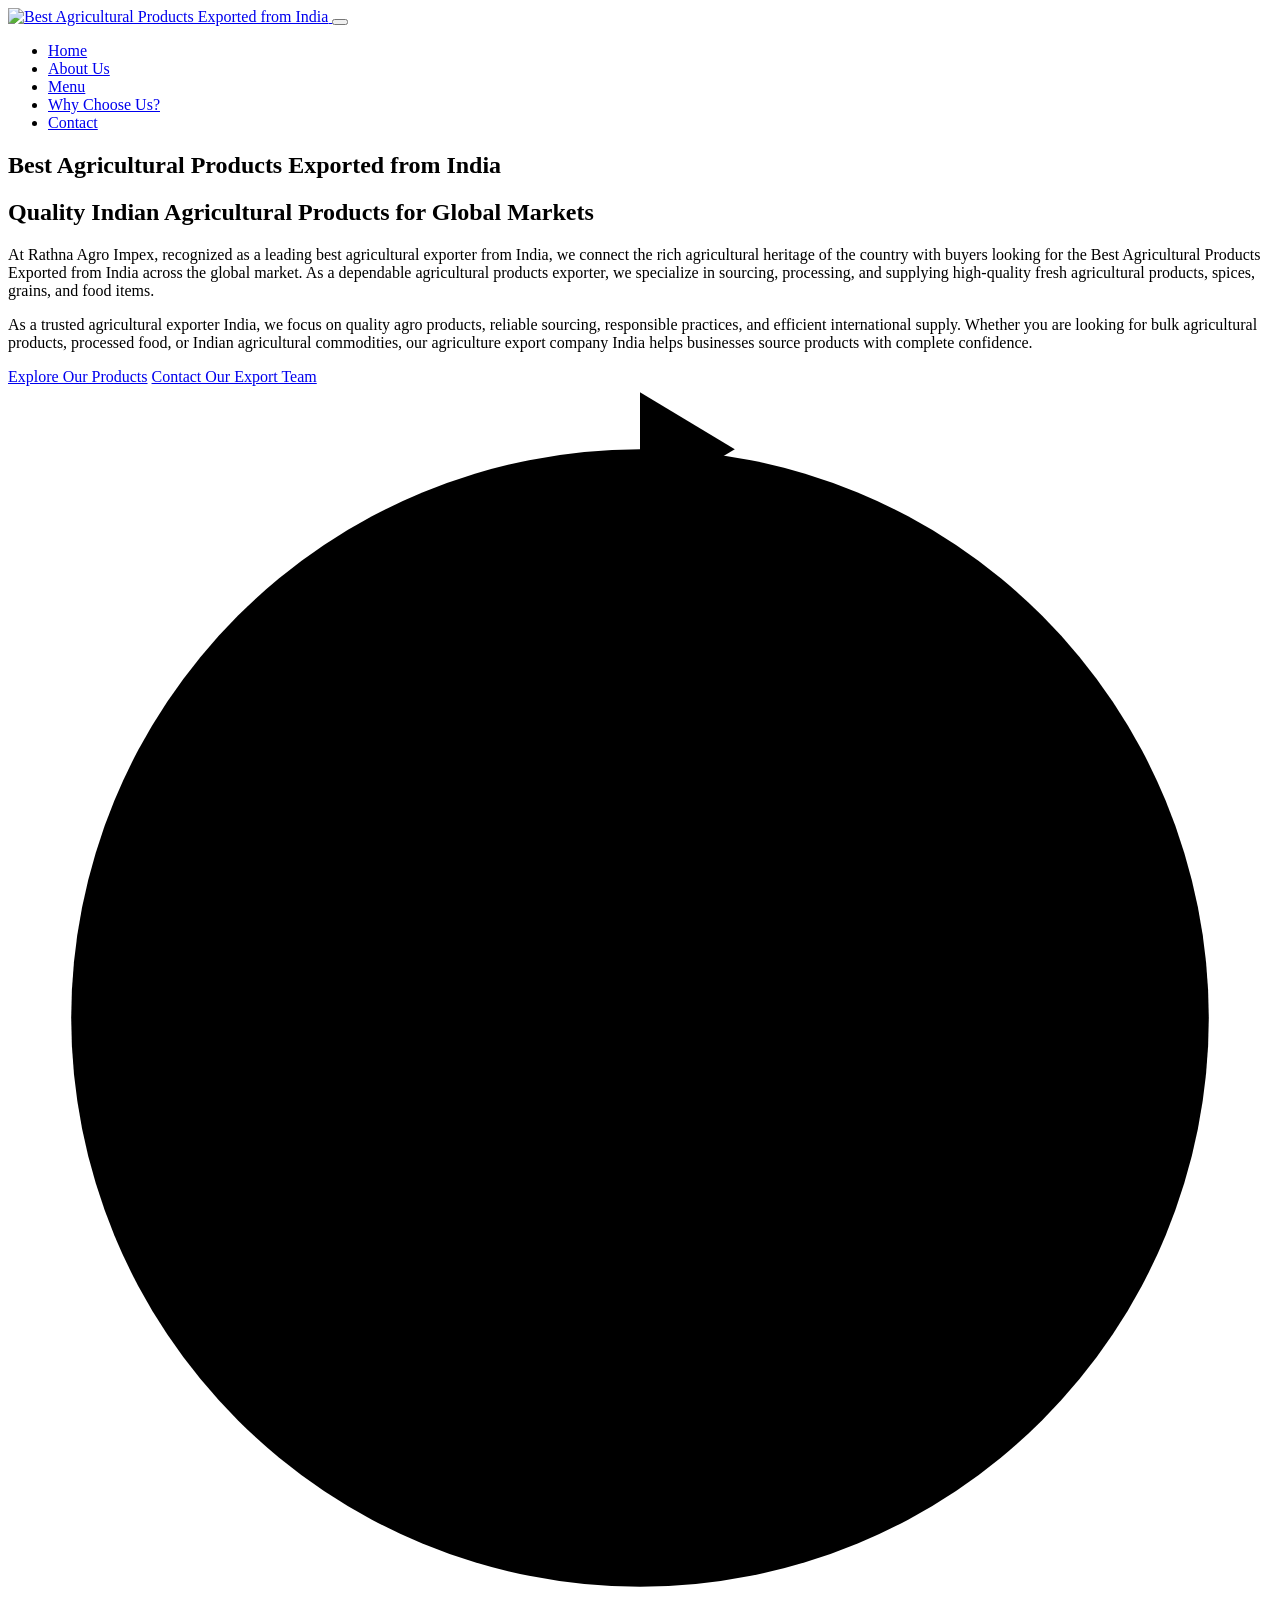
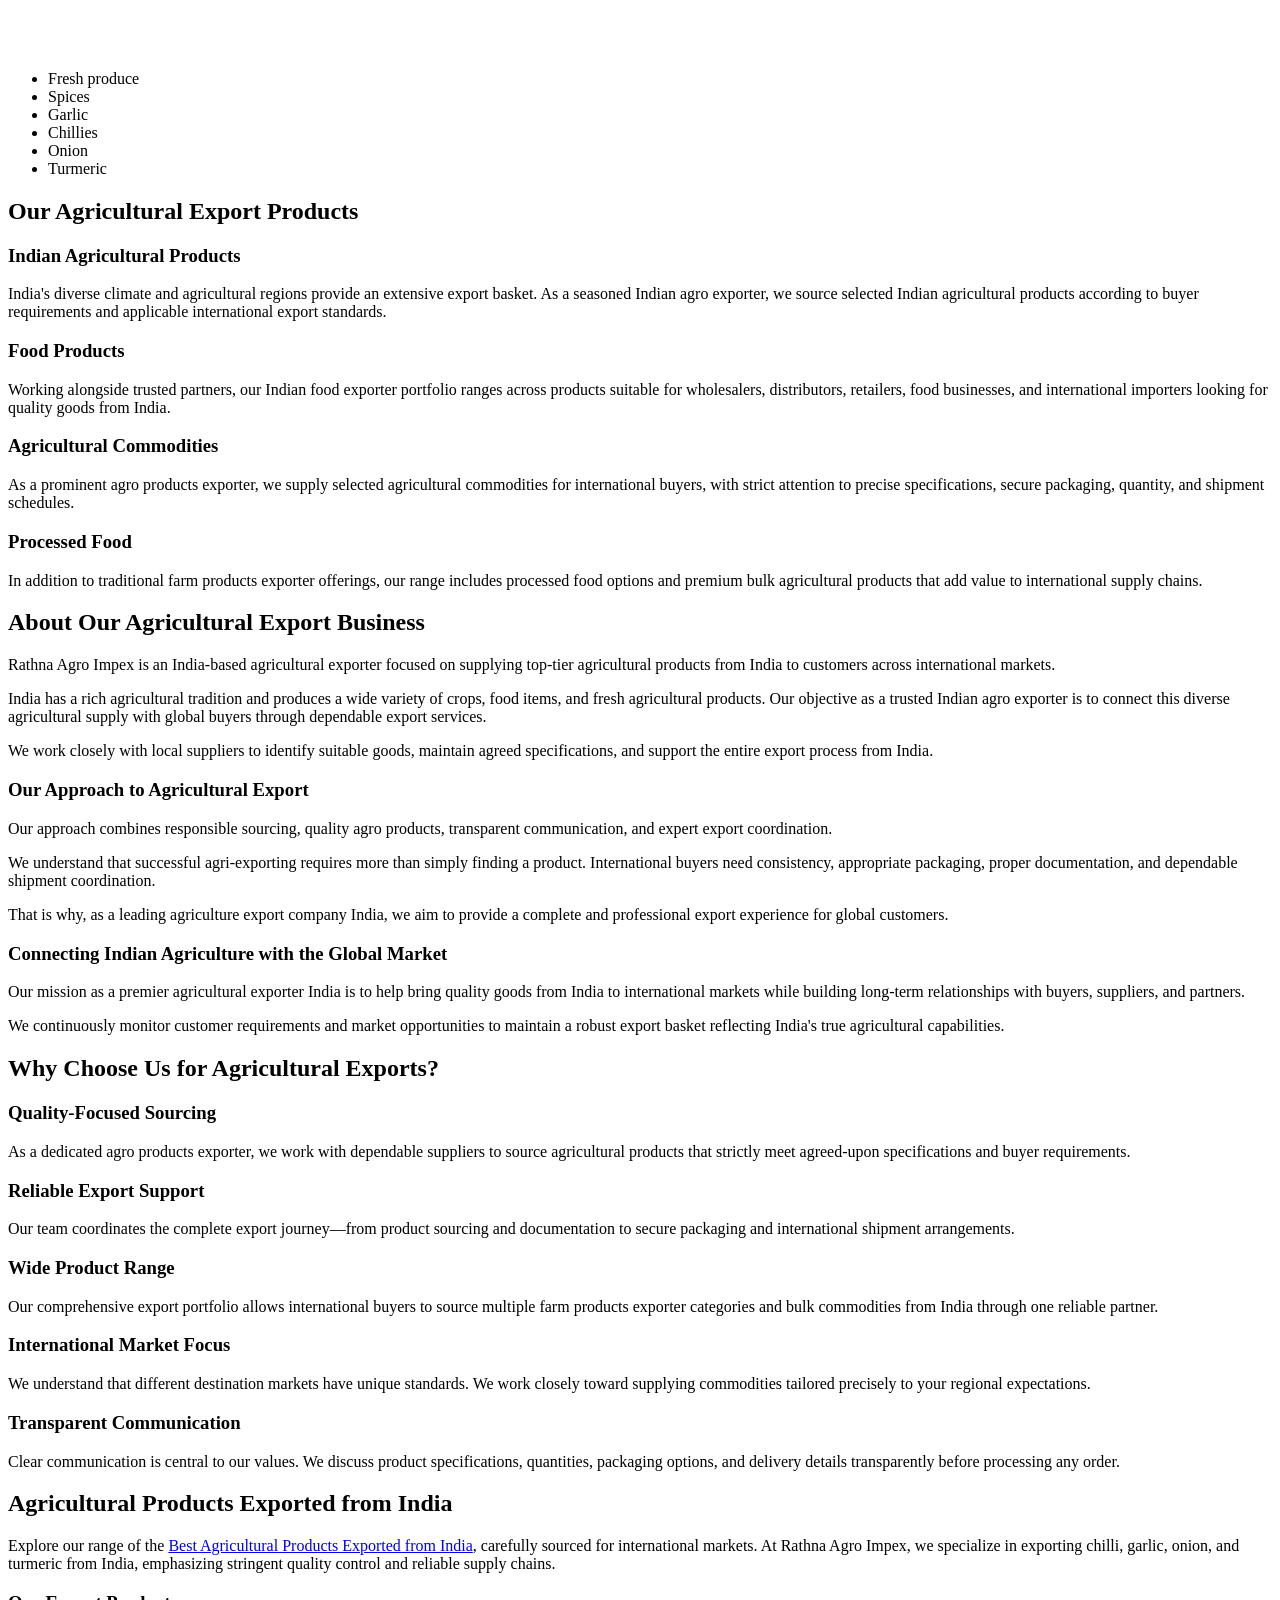
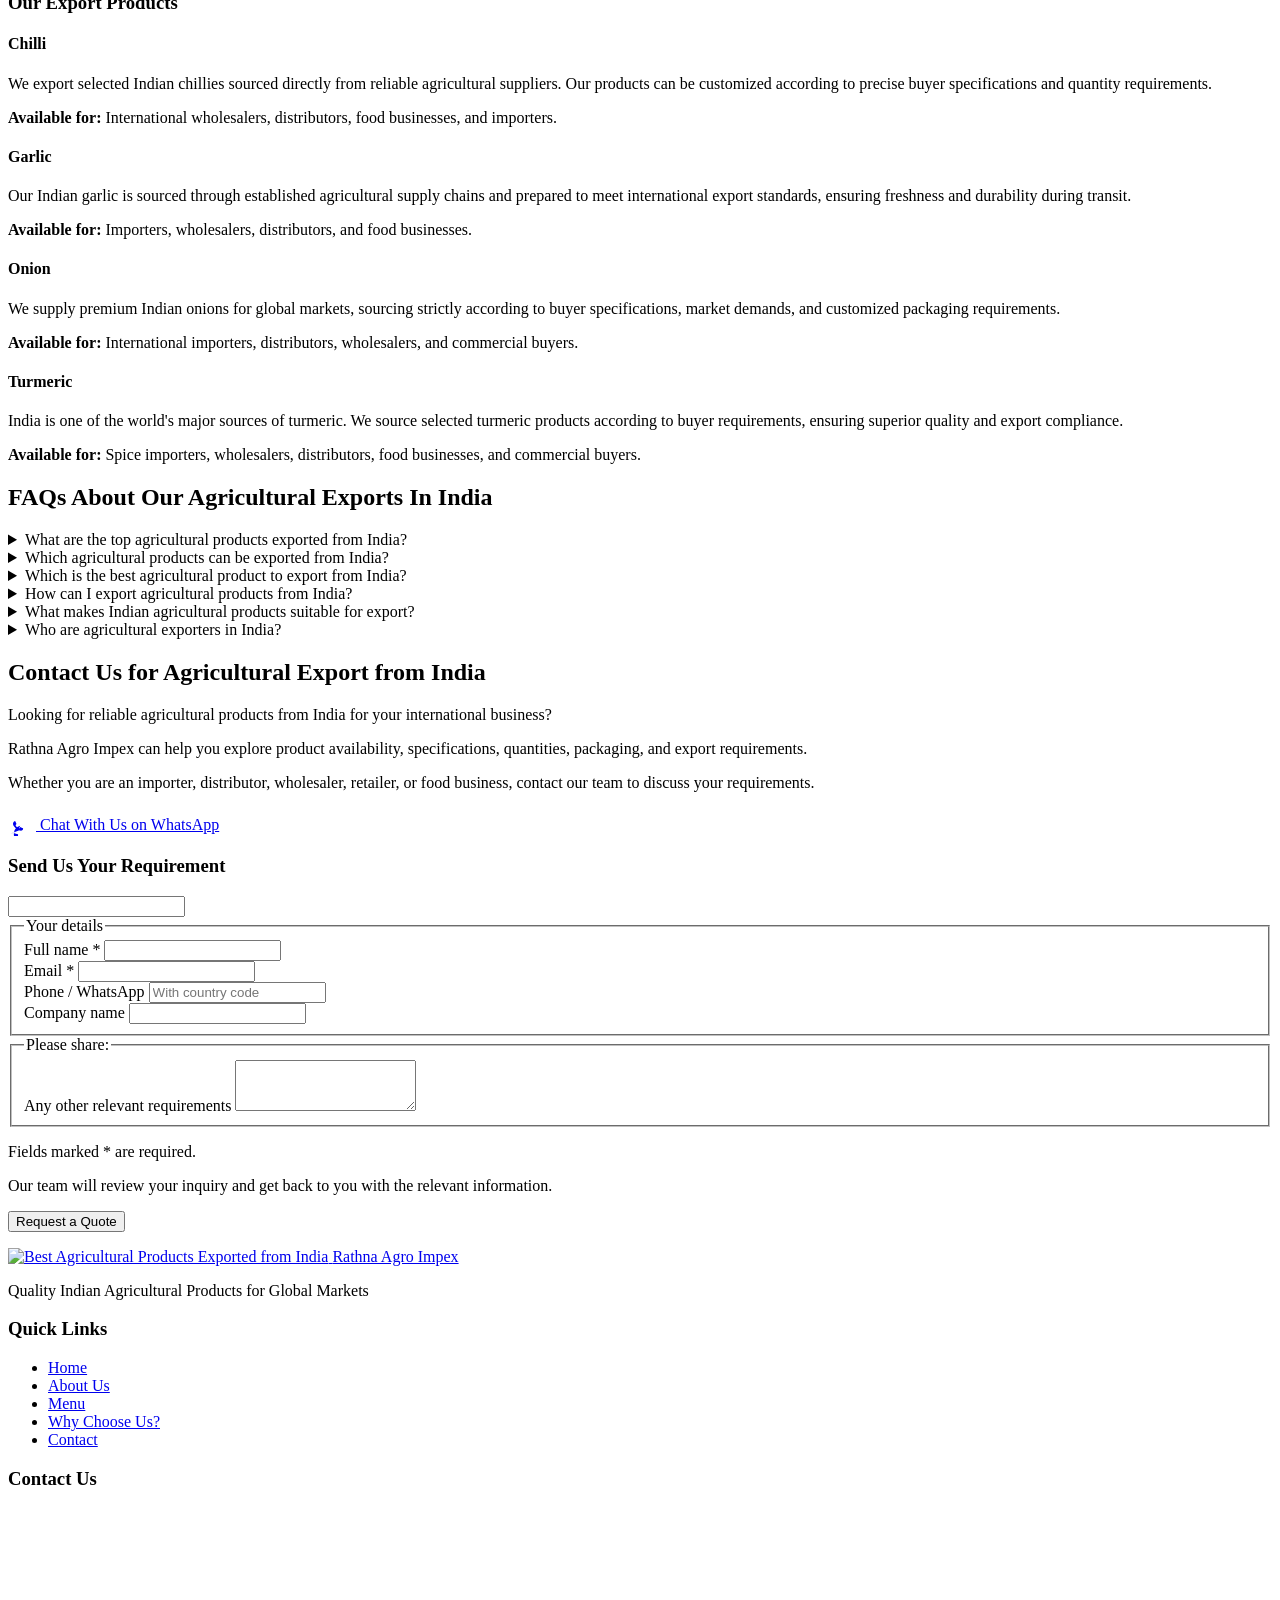
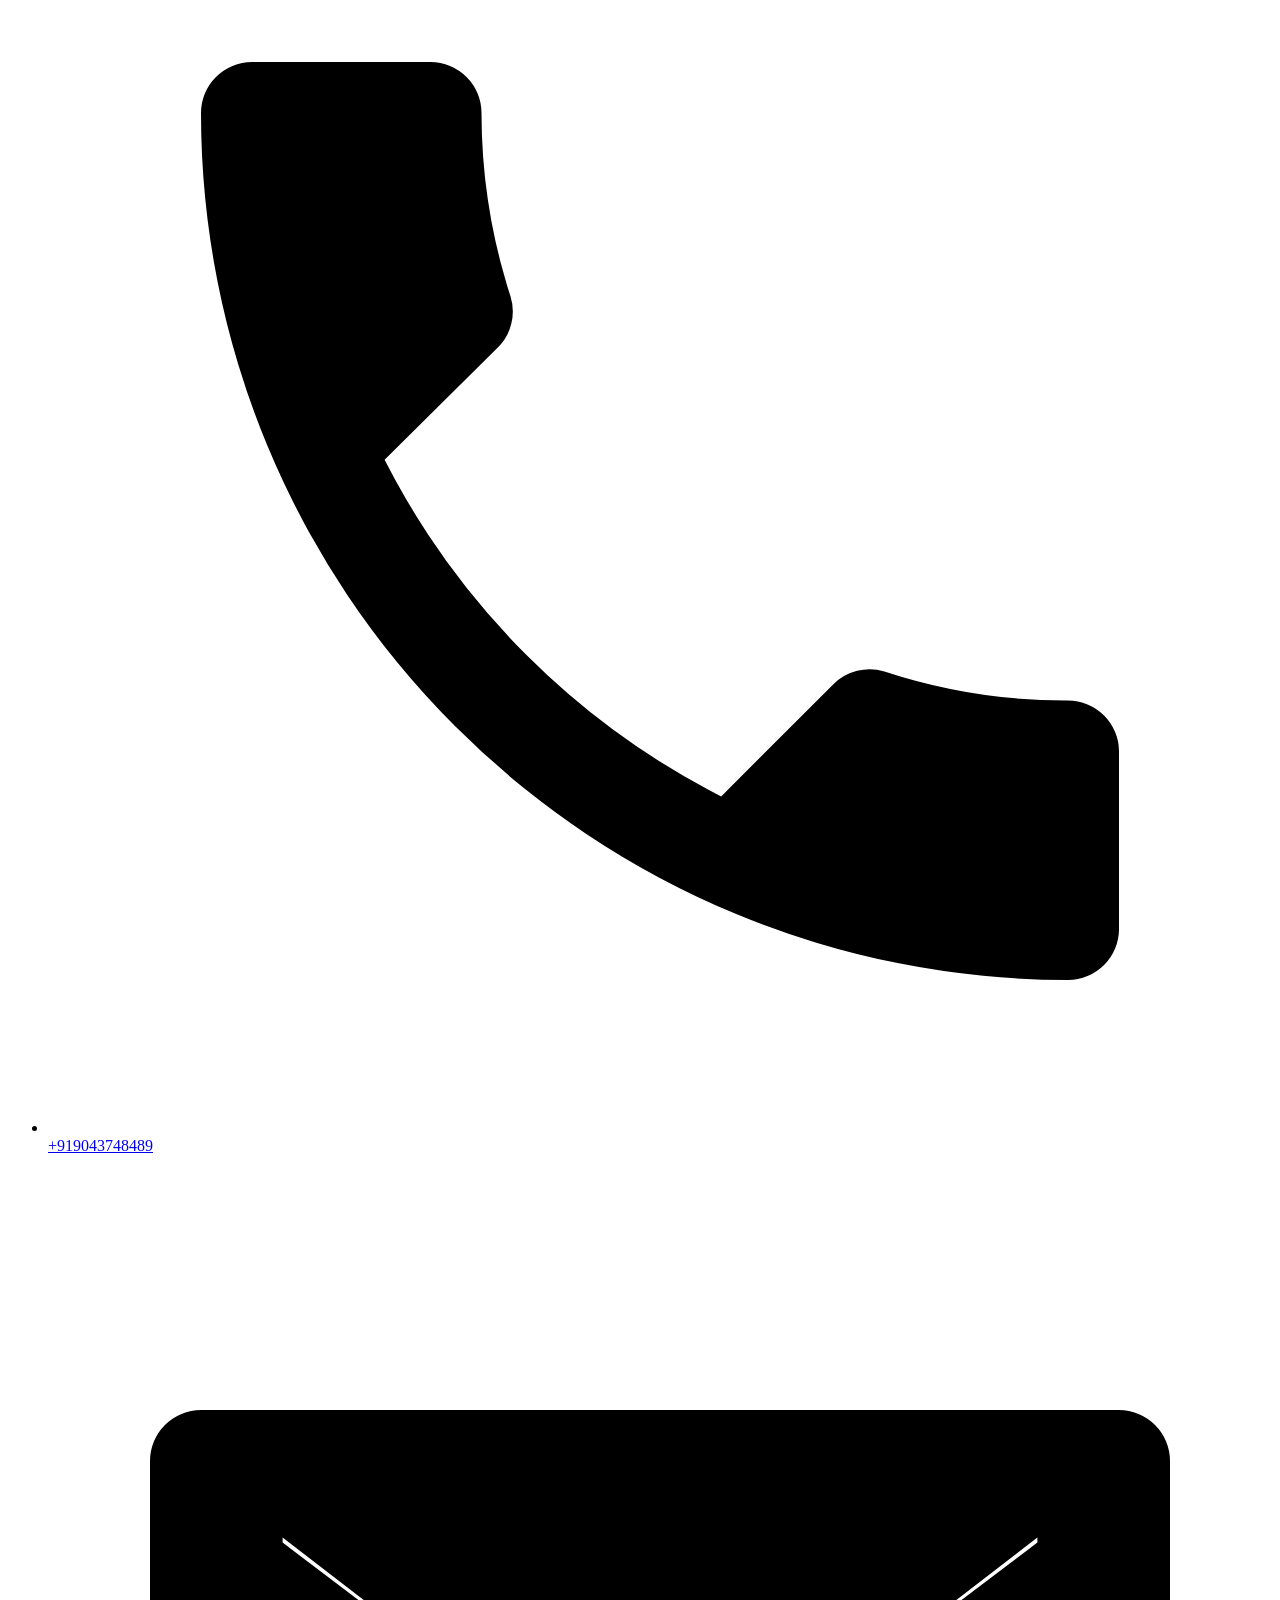
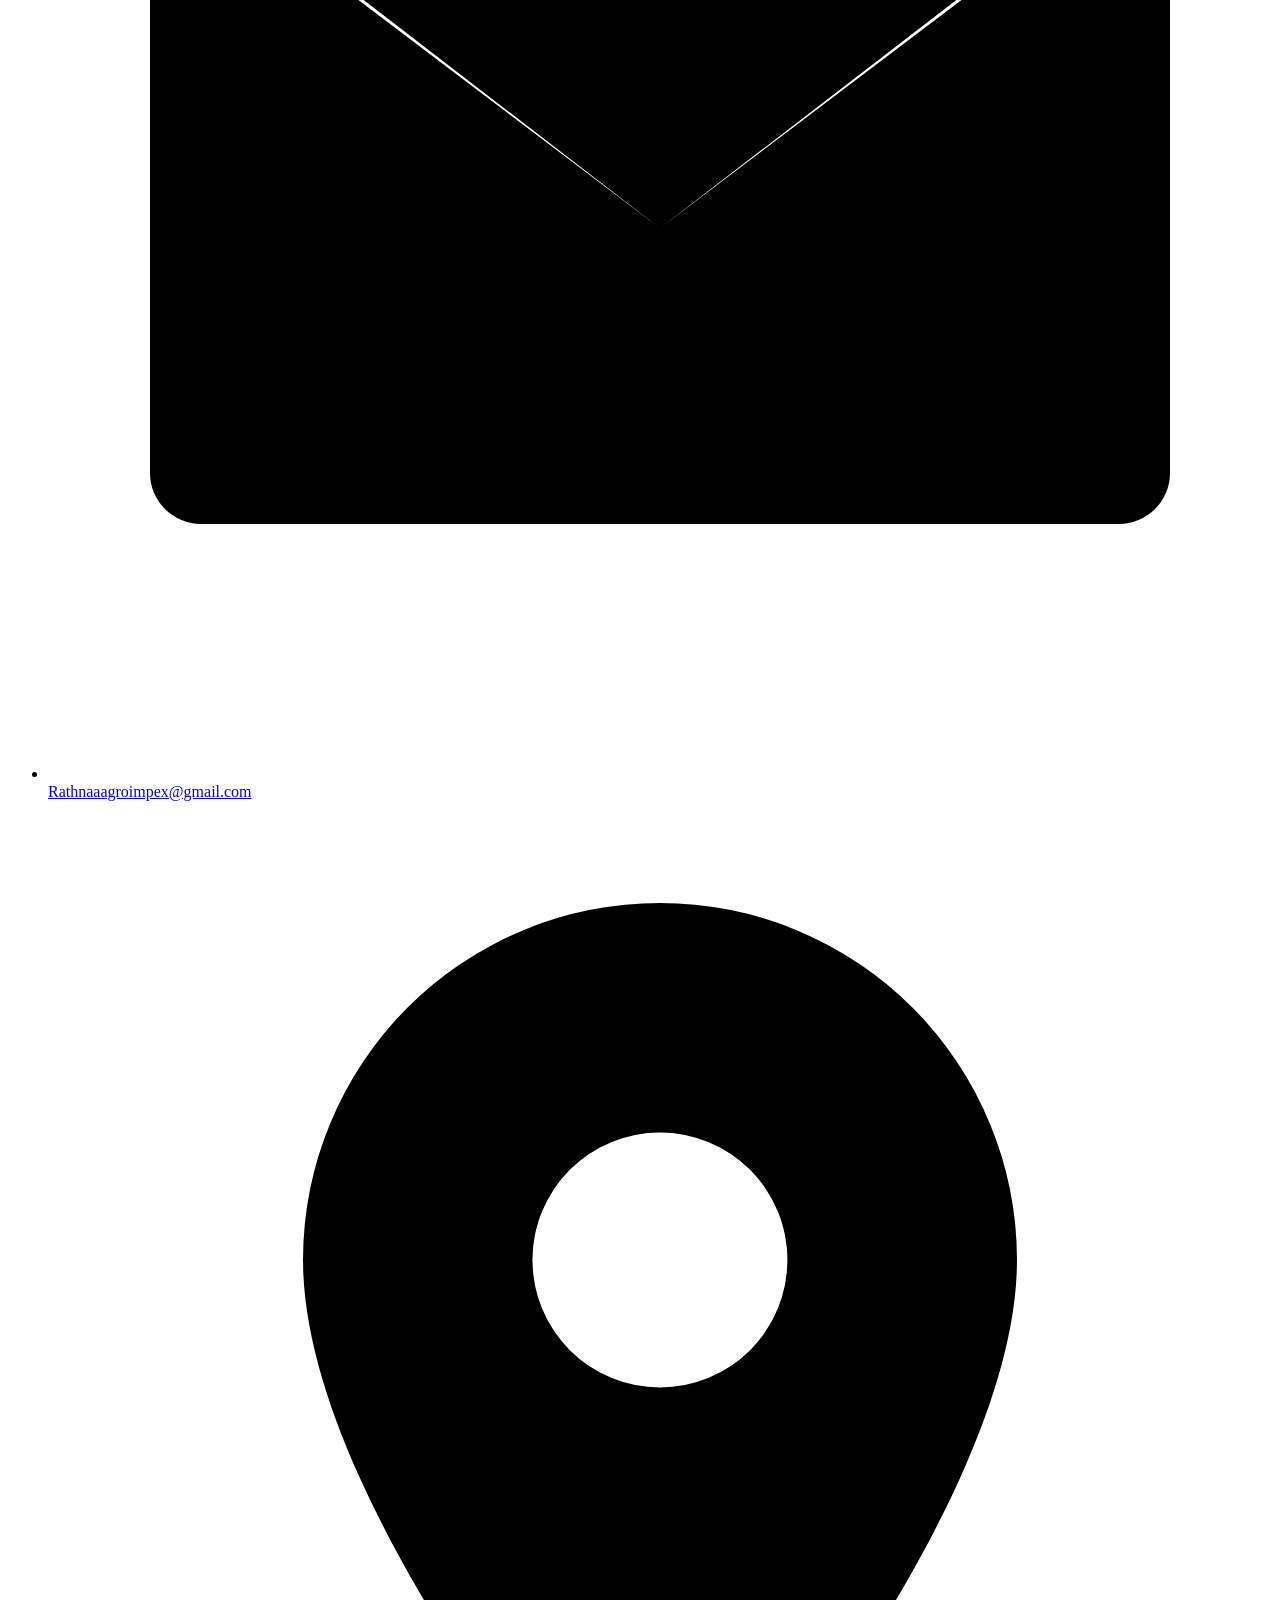
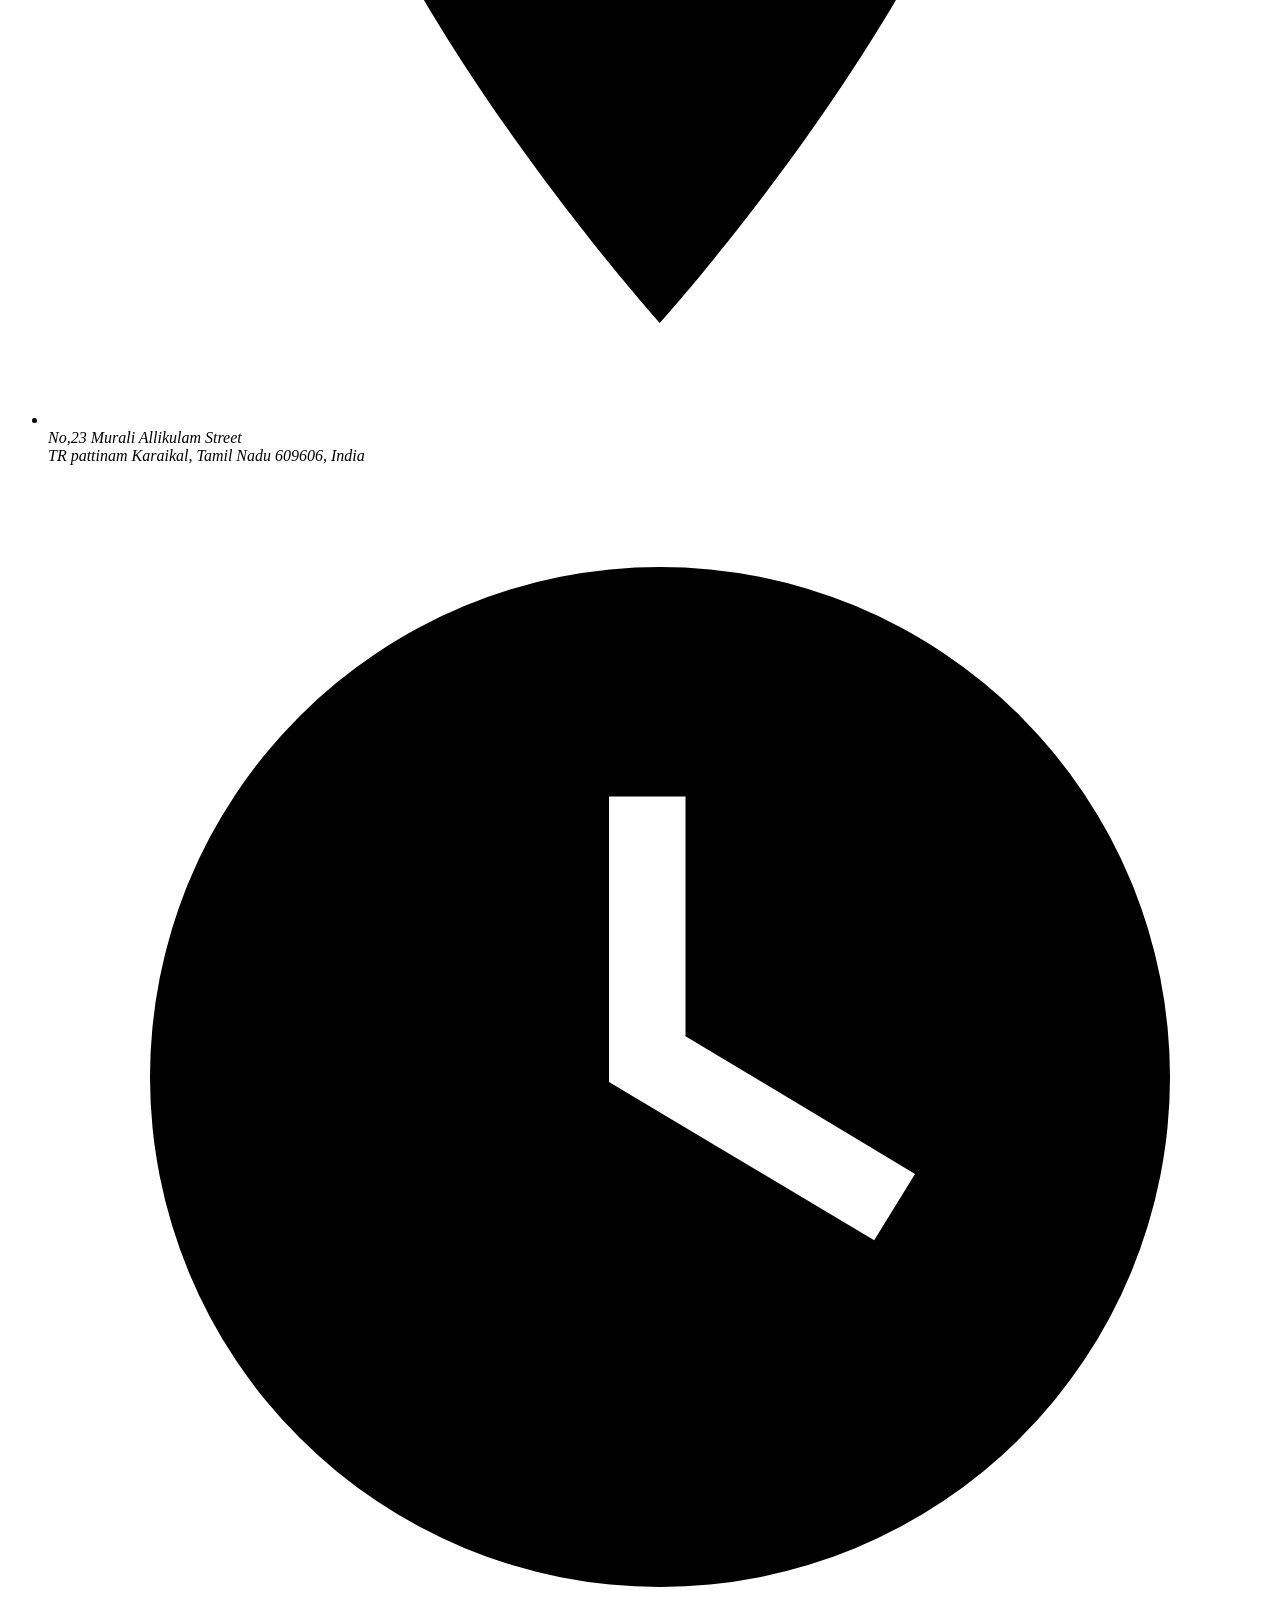
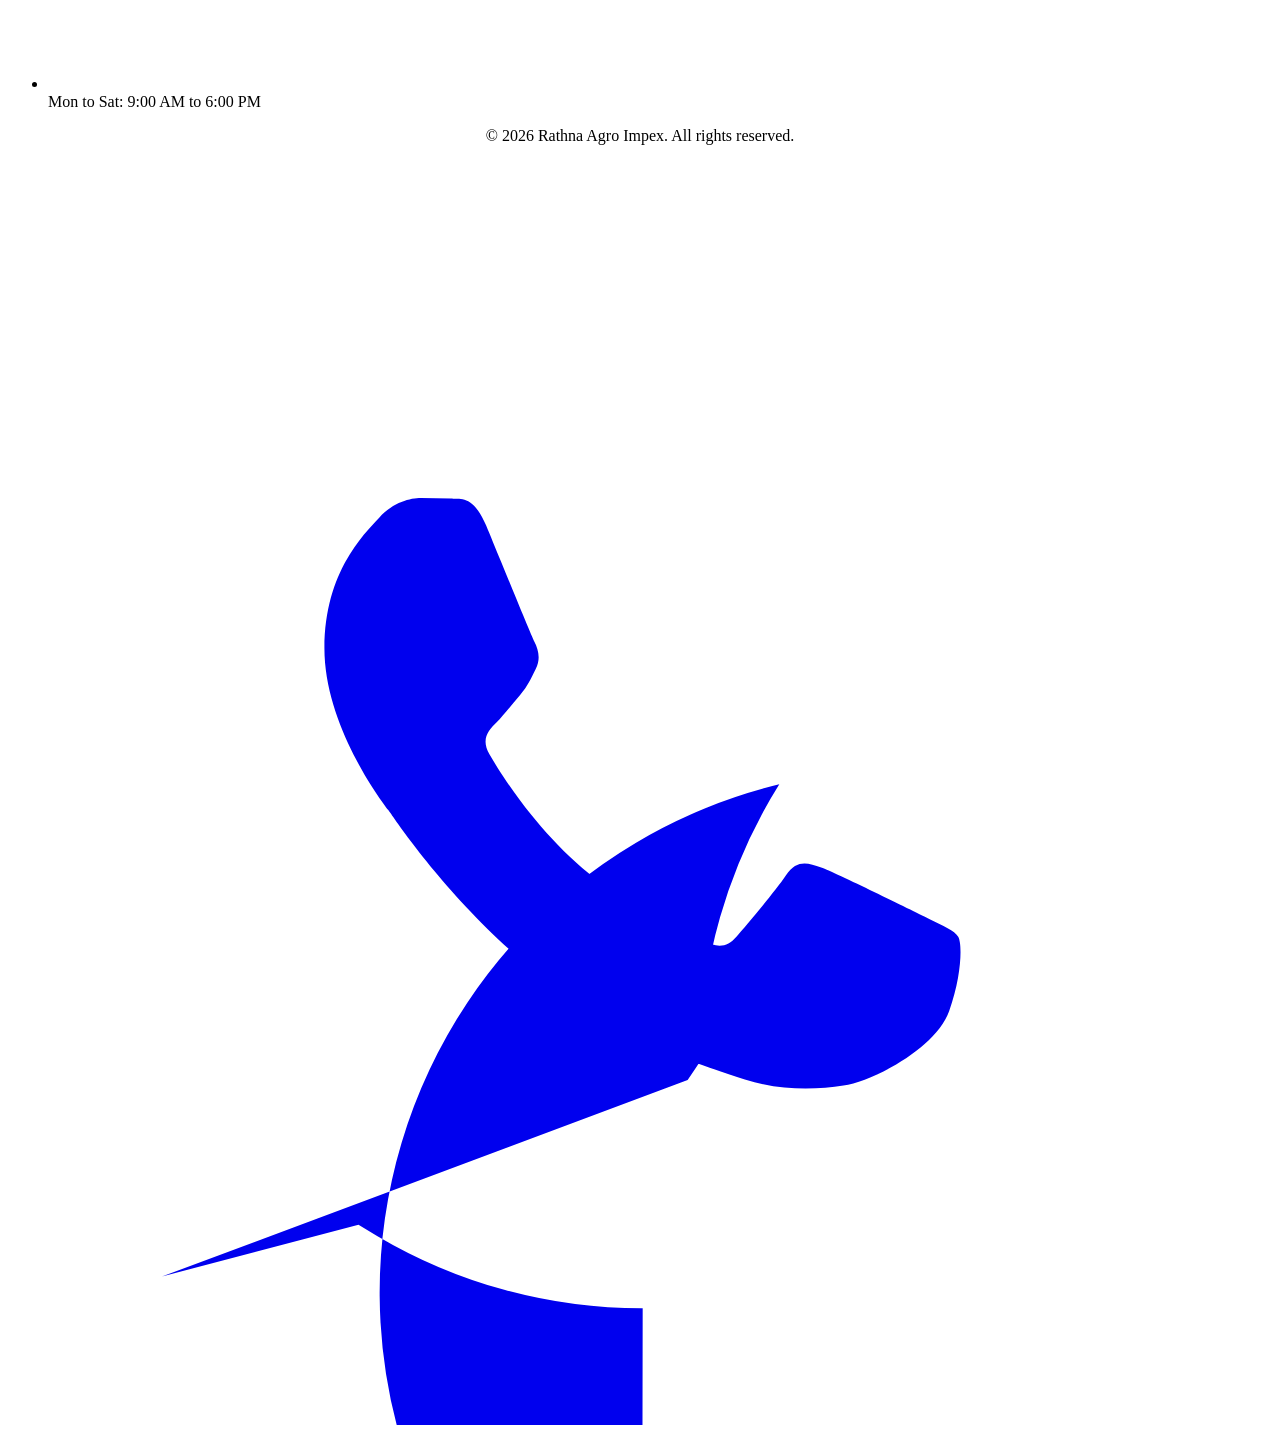
==== index.html @ 7d0a6166 "Integrate Google Analytics tracking code Added Google Analytics tracking script to the header." ====
<!DOCTYPE html>
<html lang="en">

<head>
  <meta charset="UTF-8">
  <meta name="viewport" content="width=device-width, initial-scale=1">
  <title>Best Agricultural Exporter from India | Rathna Agro Impex</title>
  <meta name="description"
    content="Rathna Agro Impex sources, processes and exports quality Indian agricultural products: fresh produce, spices, grains and food products for global markets.">
  <meta property="og:title" content="Best Agricultural Products Exported from India | Rathna Agro Impex">
  <meta name="keywords"
    content="Best Agricultural Products Exported from India, best agricultural exporter from India, agricultural exporter India, agro products exporter, agricultural products exporter, Indian agro exporter, farm products exporter, fresh agricultural products, quality agro products, Rathna Agro Impex, agriculture export company India, Indian food exporter, bulk agricultural products">
  <link rel="icon" href="images/rathna-agro-impex.webp">
  <link rel="preconnect" href="https://fonts.googleapis.com">
  <link rel="preconnect" href="https://fonts.gstatic.com" crossorigin>
  <link rel="canonical" href="https://rathnaagroimpex.store/">
  <meta name="google-site-verification" content="iDg9OyIn3_H0q8_9b5mNYJLTX1Crp5eeGvkK58xwT1A" />
  <link
    href="https://fonts.googleapis.com/css2?family=Bricolage+Grotesque:opsz,wght@12..96,500;12..96,700;12..96,800&family=DM+Sans:wght@400;500;700&display=swap"
    rel="stylesheet">
      <meta property="og:type" content="website">
    <meta property="og:url" content="https://rathnaagroimpex.store/">
    <meta property="og:title" content="Rathna Agro Impex">
    <meta property="og:description"
          content="Rathna Agro Impex - Quality agricultural products and agro solutions.">
    <meta property="og:image"
          content="https://rathnaagroimpex.store/images/rathna-agro-impex.webp">
  <link rel="stylesheet" href="css/style.css">
  <!-- Google tag (gtag.js) -->
<script async src="https://www.googletagmanager.com/gtag/js?id=G-F57YGJGLJ2"></script>
<script>
  window.dataLayer = window.dataLayer || [];
  function gtag(){dataLayer.push(arguments);}
  gtag('js', new Date());

  gtag('config', 'G-F57YGJGLJ2');
</script>
</head>

<body>

  <header class="site-header" id="siteHeader">
    <div class="container header-inner">
      <a class="brand" href="#home" aria-label="Rathna Agro Impex home">
        <img src="images/rathna-agro-impex.webp" alt="Best Agricultural Products Exported from India" title="Best Agricultural Products Exported from India" width="62" height="73">
      </a>

      <button class="nav-toggle" id="navToggle" aria-expanded="false" aria-controls="siteNav" aria-label="Open menu">
        <span></span><span></span><span></span>
      </button>

      <nav class="site-nav" id="siteNav" aria-label="Main">
        <ul>
          <li><a href="#home" class="active">Home</a></li>
          <li><a href="#about">About Us</a></li>
          <li><a href="#menu">Menu</a></li>
          <li><a href="#why-choose-us">Why Choose Us?</a></li>
          <li><a href="#contact">Contact</a></li>
        </ul>
      </nav>
    </div>
  </header>

  <main>
    <section class="hero" id="home">
      <div class="container hero-grid">

        <div class="hero-copy">
          <h1>Best Agricultural Products Exported from India</h1>
          <h2>Quality Indian Agricultural Products for Global Markets</h2>
          <p>At Rathna Agro Impex, recognized as a leading best agricultural exporter from India, we connect the rich agricultural heritage of the country with buyers looking for the Best Agricultural Products Exported from India across the global market. As a dependable agricultural products exporter, we specialize in sourcing, processing, and supplying high-quality fresh agricultural products, spices, grains, and food items.</p>
          <p>As a trusted agricultural exporter India, we focus on quality agro products, reliable sourcing, responsible practices, and efficient international supply. Whether you are looking for bulk agricultural products, processed food, or Indian agricultural commodities, our agriculture export company India helps businesses source products with complete confidence.</p>

          <div class="cta-row">
            <a class="btn btn-primary" href="#menu">Explore Our Products</a>
            <a class="btn btn-outline" href="#contact">Contact Our Export Team</a>
          </div>
        </div>

        <div class="hero-visual" aria-hidden="true">
          <svg viewBox="0 0 400 400" xmlns="http://www.w3.org/2000/svg" focusable="false">
            <circle class="globe" cx="200" cy="200" r="150" />
            <g class="grid-lines">
              <ellipse cx="200" cy="200" rx="60" ry="150" />
              <ellipse cx="200" cy="200" rx="110" ry="150" />
              <line x1="200" y1="50" x2="200" y2="350" />
              <line x1="50" y1="200" x2="350" y2="200" />
              <line x1="62.5" y1="140" x2="337.5" y2="140" />
              <line x1="62.5" y1="260" x2="337.5" y2="260" />
            </g>
            <g class="ring">
              <circle class="ring-arc" cx="200" cy="200" r="180" />
              <polygon class="ring-head" points="230,20 200,2 200,38" />
            </g>
            <text x="200" y="192" text-anchor="middle" class="globe-text">From India</text>
            <text x="200" y="222" text-anchor="middle" class="globe-text">to the world</text>
          </svg>
        </div>

      </div>

      <div class="hero-strip">
        <ul class="container">
          <li>Fresh produce</li>
          <li>Spices</li>
          <li>Garlic</li>
          <li>Chillies</li>
          <li>Onion</li>
          <li>Turmeric</li>
        </ul>
      </div>
    </section>
  </main>

  <section class="products" id="menu">
    <div class="container products-grid">

      <div class="products-head">
        <h2>Our Agricultural Export Products</h2>
      </div>

      <div class="products-list">
        <article class="product-card">
          <h3>Indian Agricultural Products</h3>
          <p>India's diverse climate and agricultural regions provide an extensive export basket. As a seasoned Indian agro exporter, we source selected Indian agricultural products according to buyer requirements and applicable international export standards.</p>
        </article>

        <article class="product-card">
          <h3>Food Products</h3>
          <p>Working alongside trusted partners, our Indian food exporter portfolio ranges across products suitable for wholesalers, distributors, retailers, food businesses, and international importers looking for quality goods from India.</p>
        </article>

        <article class="product-card">
          <h3>Agricultural Commodities</h3>
          <p>As a prominent agro products exporter, we supply selected agricultural commodities for international buyers, with strict attention to precise specifications, secure packaging, quantity, and shipment schedules.</p>
        </article>

        <article class="product-card">
          <h3>Processed Food</h3>
          <p>In addition to traditional farm products exporter offerings, our range includes processed food options and premium bulk agricultural products that add value to international supply chains.</p>
        </article>
      </div>

    </div>
  </section>

  <section class="about" id="about">
    <div class="container">

      <div class="about-top">
        <h2>About Our Agricultural Export Business</h2>
        <div class="about-intro">
          <p class="about-lead">Rathna Agro Impex is an India-based agricultural exporter focused on supplying top-tier agricultural products from India to customers across international markets.</p>
          <p>India has a rich agricultural tradition and produces a wide variety of crops, food items, and fresh agricultural products. Our objective as a trusted Indian agro exporter is to connect this diverse agricultural supply with global buyers through dependable export services.</p>
          <p>We work closely with local suppliers to identify suitable goods, maintain agreed specifications, and support the entire export process from India.</p>
        </div>
      </div>

      <div class="about-details">
        <article class="about-block">
          <h3>Our Approach to Agricultural Export</h3>
          <p>Our approach combines responsible sourcing, quality agro products, transparent communication, and expert export coordination.</p>
          <p>We understand that successful agri-exporting requires more than simply finding a product. International buyers need consistency, appropriate packaging, proper documentation, and dependable shipment coordination.</p>
          <p>That is why, as a leading agriculture export company India, we aim to provide a complete and professional export experience for global customers.</p>
        </article>

        <article class="about-block about-mission">
          <h3>Connecting Indian Agriculture with the Global Market</h3>
          <p>Our mission as a premier agricultural exporter India is to help bring quality goods from India to international markets while building long-term relationships with buyers, suppliers, and partners.</p>
          <p>We continuously monitor customer requirements and market opportunities to maintain a robust export basket reflecting India's true agricultural capabilities.</p>
        </article>
      </div>

    </div>
  </section>

  <section class="why" id="why-choose-us">
    <div class="container">
      <h2>Why Choose Us for Agricultural Exports?</h2>

      <div class="why-list">
        <article class="why-item">
          <h3>Quality-Focused Sourcing</h3>
          <p>As a dedicated agro products exporter, we work with dependable suppliers to source agricultural products that strictly meet agreed-upon specifications and buyer requirements.</p>
        </article>

        <article class="why-item">
          <h3>Reliable Export Support</h3>
          <p>Our team coordinates the complete export journey—from product sourcing and documentation to secure packaging and international shipment arrangements.</p>
        </article>

        <article class="why-item">
          <h3>Wide Product Range</h3>
          <p>Our comprehensive export portfolio allows international buyers to source multiple farm products exporter categories and bulk commodities from India through one reliable partner.</p>
        </article>

        <article class="why-item">
          <h3>International Market Focus</h3>
          <p>We understand that different destination markets have unique standards. We work closely toward supplying commodities tailored precisely to your regional expectations.</p>
        </article>

        <article class="why-item">
          <h3>Transparent Communication</h3>
          <p>Clear communication is central to our values. We discuss product specifications, quantities, packaging options, and delivery details transparently before processing any order.</p>
        </article>
      </div>
    </div>
  </section>

  <section class="export-products" id="export-products">
    <div class="container">

      <div class="export-head">
        <h2>Agricultural Products Exported from India</h2>
        <p>Explore our range of the <a href="https://willingsglobal.com/blog/global-market-trends-and-opportunities-in-agricultural-exports" class="highlight-link">Best Agricultural Products Exported from India</a>, carefully sourced for international markets. At Rathna Agro Impex, we specialize in exporting chilli, garlic, onion, and turmeric from India, emphasizing stringent quality control and reliable supply chains.</p>
      </div>

      <h3 class="export-subhead">Our Export Products</h3>

      <div class="export-grid">

        <article class="export-card">
          <h4>Chilli</h4>
          <p>We export selected Indian chillies sourced directly from reliable agricultural suppliers. Our products can be customized according to precise buyer specifications and quantity requirements.</p>
          <p class="export-for"><strong>Available for:</strong> International wholesalers, distributors, food businesses, and importers.</p>
        </article>

        <article class="export-card">
          <h4>Garlic</h4>
          <p>Our Indian garlic is sourced through established agricultural supply chains and prepared to meet international export standards, ensuring freshness and durability during transit.</p>
          <p class="export-for"><strong>Available for:</strong> Importers, wholesalers, distributors, and food businesses.</p>
        </article>

        <article class="export-card">
          <h4>Onion</h4>
          <p>We supply premium Indian onions for global markets, sourcing strictly according to buyer specifications, market demands, and customized packaging requirements.</p>
          <p class="export-for"><strong>Available for:</strong> International importers, distributors, wholesalers, and commercial buyers.</p>
        </article>

        <article class="export-card">
          <h4>Turmeric</h4>
          <p>India is one of the world's major sources of turmeric. We source selected turmeric products according to buyer requirements, ensuring superior quality and export compliance.</p>
          <p class="export-for"><strong>Available for:</strong> Spice importers, wholesalers, distributors, food businesses, and commercial buyers.</p>
        </article>

      </div>
    </div>
  </section>

  <section class="faq" id="faq">
    <div class="container faq-grid">

      <div class="faq-head">
        <h2>FAQs About Our Agricultural Exports In India</h2>
      </div>

      <div class="faq-list">

        <details class="faq-item">
          <summary>What are the top agricultural products exported from India?</summary>
          <p>India exports a diverse range of agricultural and food products, making the Best Agricultural Products Exported from India available across categories including rice, spices, cereals, fruits, vegetables, and processed commodities.</p>
        </details>

        <details class="faq-item">
          <summary>Which agricultural products can be exported from India?</summary>
          <p>A wide range of agricultural products from India can be exported, subject to destination regulations, including grains, spices, fresh produce, pulses, and oilseeds.</p>
        </details>

        <details class="faq-item">
          <summary>Which is the best agricultural product to export from India?</summary>
          <p>Export potential depends on factors such as product availability, international demand, logistics, quality compliance, and your target regional market.</p>
        </details>

        <details class="faq-item">
          <summary>How can I export agricultural products from India?</summary>
          <p>An exporter generally needs business registrations, compliant supplier networks, destination-market clearance, proper packaging, documentation, and coordinated logistics.</p>
        </details>

        <details class="faq-item">
          <summary>What makes Indian agricultural products suitable for export?</summary>
          <p>India's diverse agro-climatic zones provide abundant access to high-demand agricultural commodities, making it an ideal hub for international trade.</p>
        </details>

        <details class="faq-item">
          <summary>Who are agricultural exporters in India?</summary>
         <p>You can check official government export regulations, updates, and licensing policies directly through the <a href="https://www.dgft.gov.in/CP/" class="highlight-link" rel="noopener noreferrer">Directorate General of Foreign Trade (DGFT) portal</a>.</p>
        </details>

      </div>
    </div>
  </section>

  <section class="contact" id="contact">
    <div class="container contact-grid">

      <div class="contact-intro">
        <h2>Contact Us for Agricultural Export from India</h2>
        <p class="contact-lead">Looking for reliable agricultural products from India for your international business?</p>
        <p>Rathna Agro Impex can help you explore product availability, specifications, quantities, packaging, and export requirements.</p>
        <p>Whether you are an importer, distributor, wholesaler, retailer, or food business, contact our team to discuss your requirements.</p>
        
        <!-- WhatsApp Direct Chat Button added here matching your design sample -->
        <div style="margin-top: 1.5rem;">
          <a href="https://wa.me/919342667707?text=Hello%2C%20I%20would%20like%20to%20inquire%20about%20agricultural%20products." target="_blank" rel="noopener noreferrer" class="btn btn-whatsapp-chat">
            <svg viewBox="0 0 24 24" aria-hidden="true" style="width: 20px; height: 20px; fill: currentColor; margin-right: 8px; vertical-align: middle;"><path d="M17.472 14.382c-.297-.149-1.758-.868-2.031-.967-.272-.099-.47-.149-.669.149-.198.297-.768.967-.941 1.165-.173.198-.347.223-.644.074-.297-.149-1.255-.462-2.39-1.475-.883-.788-1.48-1.761-1.653-2.059-.173-.297-.018-.458.13-.606.134-.133.297-.347.446-.521.151-.172.2-.296.3-.495.099-.198.05-.372-.025-.521-.075-.148-.669-1.611-.916-2.206-.242-.579-.487-.501-.669-.51l-.57-.01c-.198 0-.52.074-.792.372s-1.04 1.016-1.04 2.479 1.065 2.876 1.213 3.074c.149.198 2.095 3.2 5.076 4.487.709.306 1.263.489 1.694.626.712.226 1.36.194 1.872.118.571-.085 1.758-.719 2.006-1.413.248-.695.248-1.29.173-1.414-.074-.124-.272-.198-.57-.347m-5.421 7.403h-.004a9.87 9.87 0 01-5.031-1.371l-.361-.214-3.732.982 9.982-3.732.235-.35a9.863 9.863 0 011.505-5.264 9.929 9.929 0 00-2.608 18.257z"/></svg>
            Chat With Us on WhatsApp
          </a>
        </div>
      </div>

      <div class="contact-card">
        <h3>Send Us Your Requirement</h3>

        <form class="enquiry-form" id="enquiryForm" novalidate data-endpoint="" data-email="Rathnaaagroimpex@gmail.com">

          <input type="hidden" name="_subject" value="New quote request from website">
          <input class="hp" type="text" name="_gotcha" tabindex="-1" autocomplete="off" aria-hidden="true">

          <fieldset>
            <legend class="share-label">Your details</legend>
            <div class="form-grid">
              <div class="field">
                <label for="enq-name">Full name <span aria-hidden="true">*</span></label>
                <input type="text" id="enq-name" name="name" autocomplete="name" required>
              </div>
              <div class="field">
                <label for="enq-email">Email <span aria-hidden="true">*</span></label>
                <input type="email" id="enq-email" name="email" autocomplete="email" required>
              </div>
              <div class="field">
                <label for="enq-phone">Phone / WhatsApp</label>
                <input type="tel" id="enq-phone" name="phone" autocomplete="tel" placeholder="With country code">
              </div>
              <div class="field">
                <label for="enq-company">Company name</label>
                <input type="text" id="enq-company" name="company" autocomplete="organization">
              </div>
            </div>
          </fieldset>

          <fieldset>
            <legend class="share-label">Please share:</legend>
            <div class="form-grid">
              <div class="field field-full">
                <label for="enq-other">Any other relevant requirements</label>
                <textarea id="enq-other" name="other_requirements" rows="3"></textarea>
              </div>
            </div>
          </fieldset>

          <p class="form-hint">Fields marked * are required.</p>
          <p class="contact-note">Our team will review your inquiry and get back to you with the relevant information.</p>

          <button class="btn btn-primary" type="submit">Request a Quote</button>
          <p class="form-status" id="formStatus" role="status" aria-live="polite"></p>
        </form>
      </div>

    </div>
  </section>

  <footer class="site-footer">
    <div class="container footer-inner">

      <div class="footer-col footer-about">
        <a class="footer-brand" href="#home" aria-label="Rathna Agro Impex home">
          <span class="footer-logo"><img src="images/rathna-agro-impex.webp" alt="Best Agricultural Products Exported from India" title="Best Agricultural Products Exported from India" width="52" height="62"></span>
          <span class="footer-name">Rathna Agro Impex</span>
        </a>
        <p class="footer-tagline">Quality Indian Agricultural Products for Global Markets</p>
      </div>

      <nav class="footer-col footer-nav" aria-labelledby="footerLinksTitle">
        <h3 class="footer-title" id="footerLinksTitle">Quick Links</h3>
        <ul>
          <li><a href="#home">Home</a></li>
          <li><a href="#about">About Us</a></li>
          <li><a href="#menu">Menu</a></li>
          <li><a href="#why-choose-us">Why Choose Us?</a></li>
          <li><a href="#contact">Contact</a></li>
        </ul>
      </nav>

      <div class="footer-col footer-contact">
        <h3 class="footer-title">Contact Us</h3>
        <ul>
          <li>
            <svg viewBox="0 0 24 24" aria-hidden="true">
              <path
                d="M6.6 10.8a15.1 15.1 0 0 0 6.6 6.6l2.2-2.2a1 1 0 0 1 1-.25 11.4 11.4 0 0 0 3.6.57 1 1 0 0 1 1 1V20a1 1 0 0 1-1 1A17 17 0 0 1 3 4a1 1 0 0 1 1-1h3.5a1 1 0 0 1 1 1c0 1.25.2 2.45.57 3.6a1 1 0 0 1-.25 1z" />
            </svg>
            <a href="tel:+919043748489">+919043748489</a>
          </li>
          <li>
            <svg viewBox="0 0 24 24" aria-hidden="true">
              <path
                d="M3 5h18a1 1 0 0 1 1 1v12a1 1 0 0 1-1 1H3a1 1 0 0 1-1-1V6a1 1 0 0 1 1-1zm9 8.2L4.6 7.5v.1L12 13.2l7.4-5.6v-.1z" />
            </svg>
            <a href="mailto:Rathnaaagroimpex@gmail.com">Rathnaaagroimpex@gmail.com</a>
          </li>
          <li>
            <svg viewBox="0 0 24 24" aria-hidden="true">
              <path
                d="M12 2a7 7 0 0 0-7 7c0 5.2 7 13 7 13s7-7.8 7-13a7 7 0 0 0-7-7zm0 9.5A2.5 2.5 0 1 1 12 6.5a2.5 2.5 0 0 1 0 5z" />
            </svg>
            <address>No,23 Murali Allikulam Street<br>TR pattinam Karaikal, Tamil Nadu 609606, India</address>
          </li>
          <li>
            <svg viewBox="0 0 24 24" aria-hidden="true">
              <path d="M12 2a10 10 0 1 0 0 20 10 10 0 0 0 0-20zm4.2 13.2-5.2-3.1V6.5h1.5v4.7l4.5 2.7z" />
            </svg>
            <span>Mon to Sat: 9:00 AM to 6:00 PM</span>
          </li>
        </ul>
      </div>

    </div>

    <div class="footer-bottom" style=" background-color: white;">
      <div class="container">
        <p style="text-align: center;">&copy; 2026 Rathna Agro Impex. All rights reserved.</p>
      </div>
    </div>
  </footer>

<!-- Floating WhatsApp widget -->
  <div class="floating-social-icons">
    <a href="https://wa.me/918682922435?text=Hello%2C%20I%20would%20like%20to%20inquire%20about%20agricultural%20products." target="_blank" rel="noopener noreferrer" class="social-icon-bubble whatsapp-bubble" aria-label="WhatsApp Chat">
      <svg viewBox="0 0 24 24"><path fill="currentColor" d="M17.472 14.382c-.297-.149-1.758-.868-2.031-.967-.272-.099-.47-.149-.669.149-.198.297-.768.967-.941 1.165-.173.198-.347.223-.644.074-.297-.149-1.255-.462-2.39-1.475-.883-.788-1.48-1.761-1.653-2.059-.173-.297-.018-.458.13-.606.134-.133.297-.347.446-.521.151-.172.2-.296.3-.495.099-.198.05-.372-.025-.521-.075-.148-.669-1.611-.916-2.206-.242-.579-.487-.501-.669-.51l-.57-.01c-.198 0-.52.074-.792.372s-1.04 1.016-1.04 2.479 1.065 2.876 1.213 3.074c.149.198 2.095 3.2 5.076 4.487.709.306 1.263.489 1.694.626.712.226 1.36.194 1.872.118.571-.085 1.758-.719 2.006-1.413.248-.695.248-1.29.173-1.414-.074-.124-.272-.198-.57-.347m-5.421 7.403h-.004a9.87 9.87 0 01-5.031-1.371l-.361-.214-3.732.982 9.982-3.732.235-.35a9.863 9.863 0 011.505-5.264 9.929 9.929 0 00-2.608 18.257z"/></svg>
    </a>
  </div>

  <script src="js/script.js"></script>
</body>

</html>
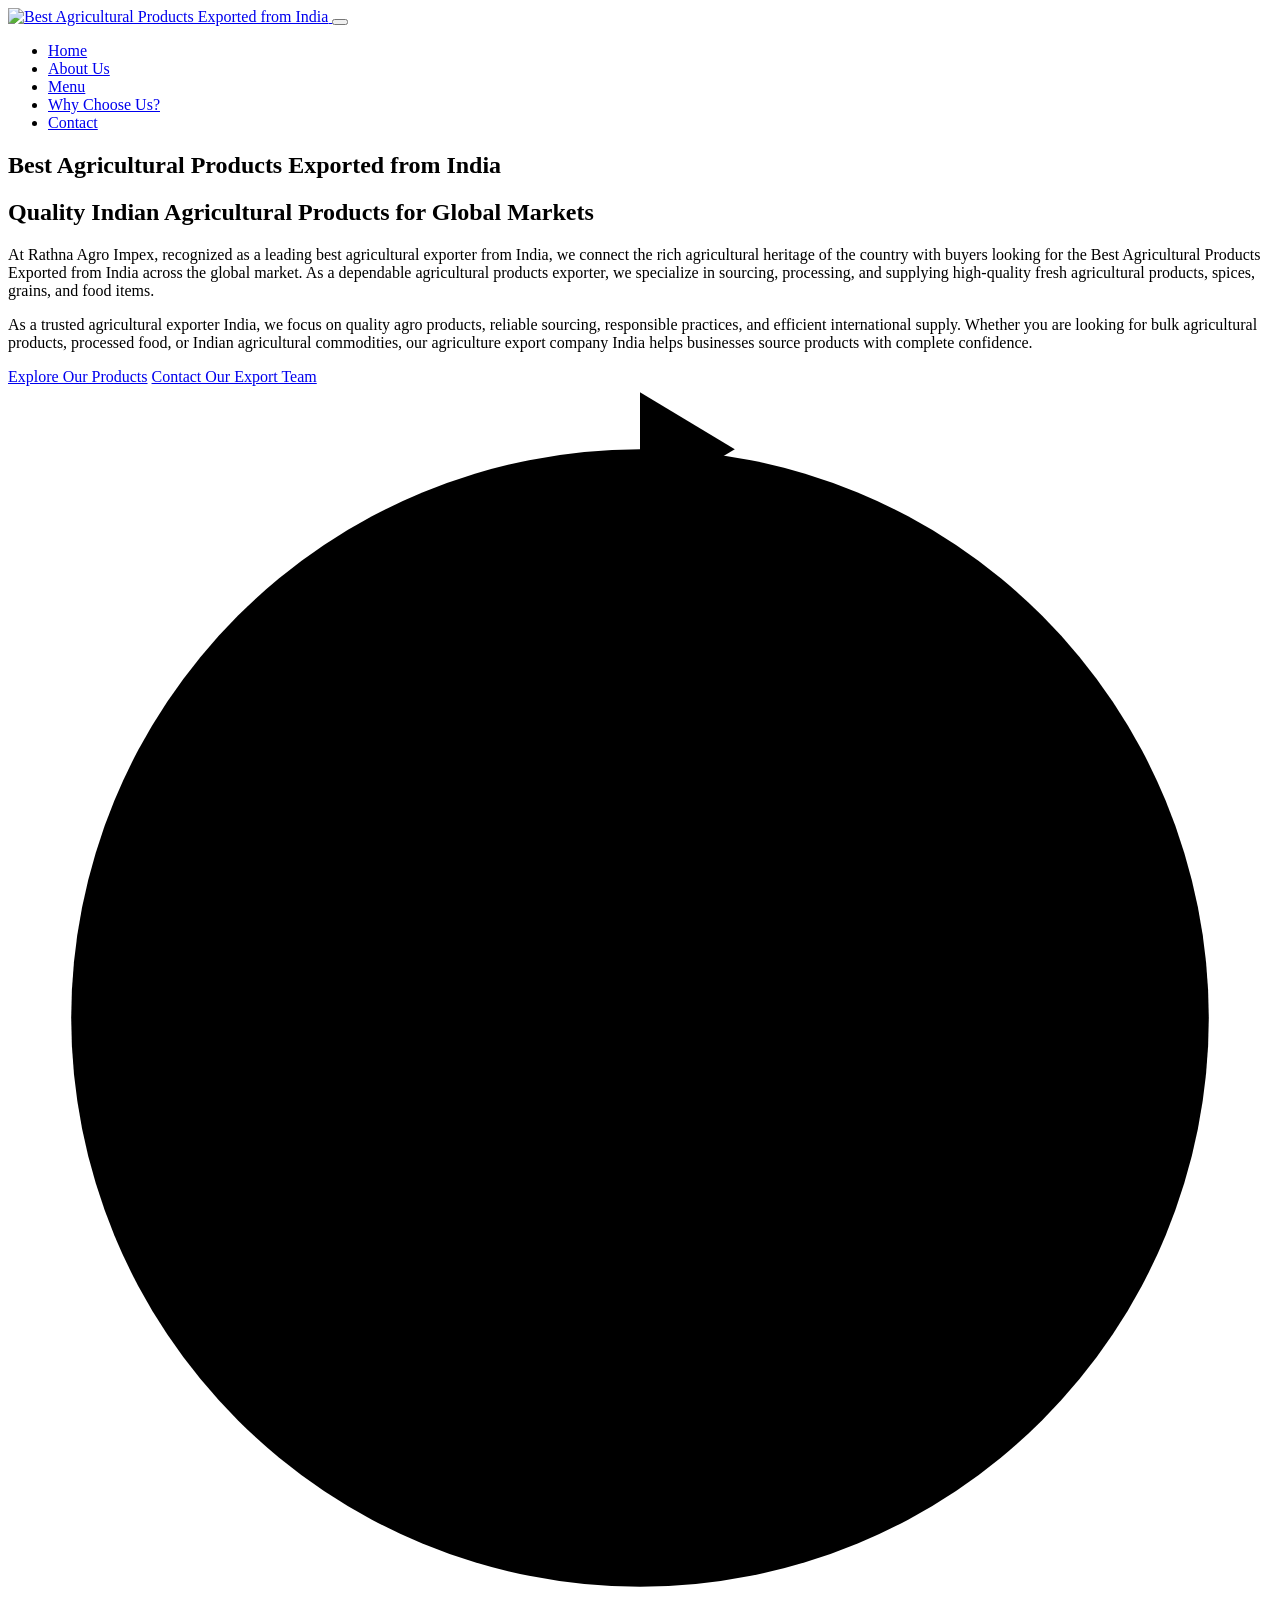
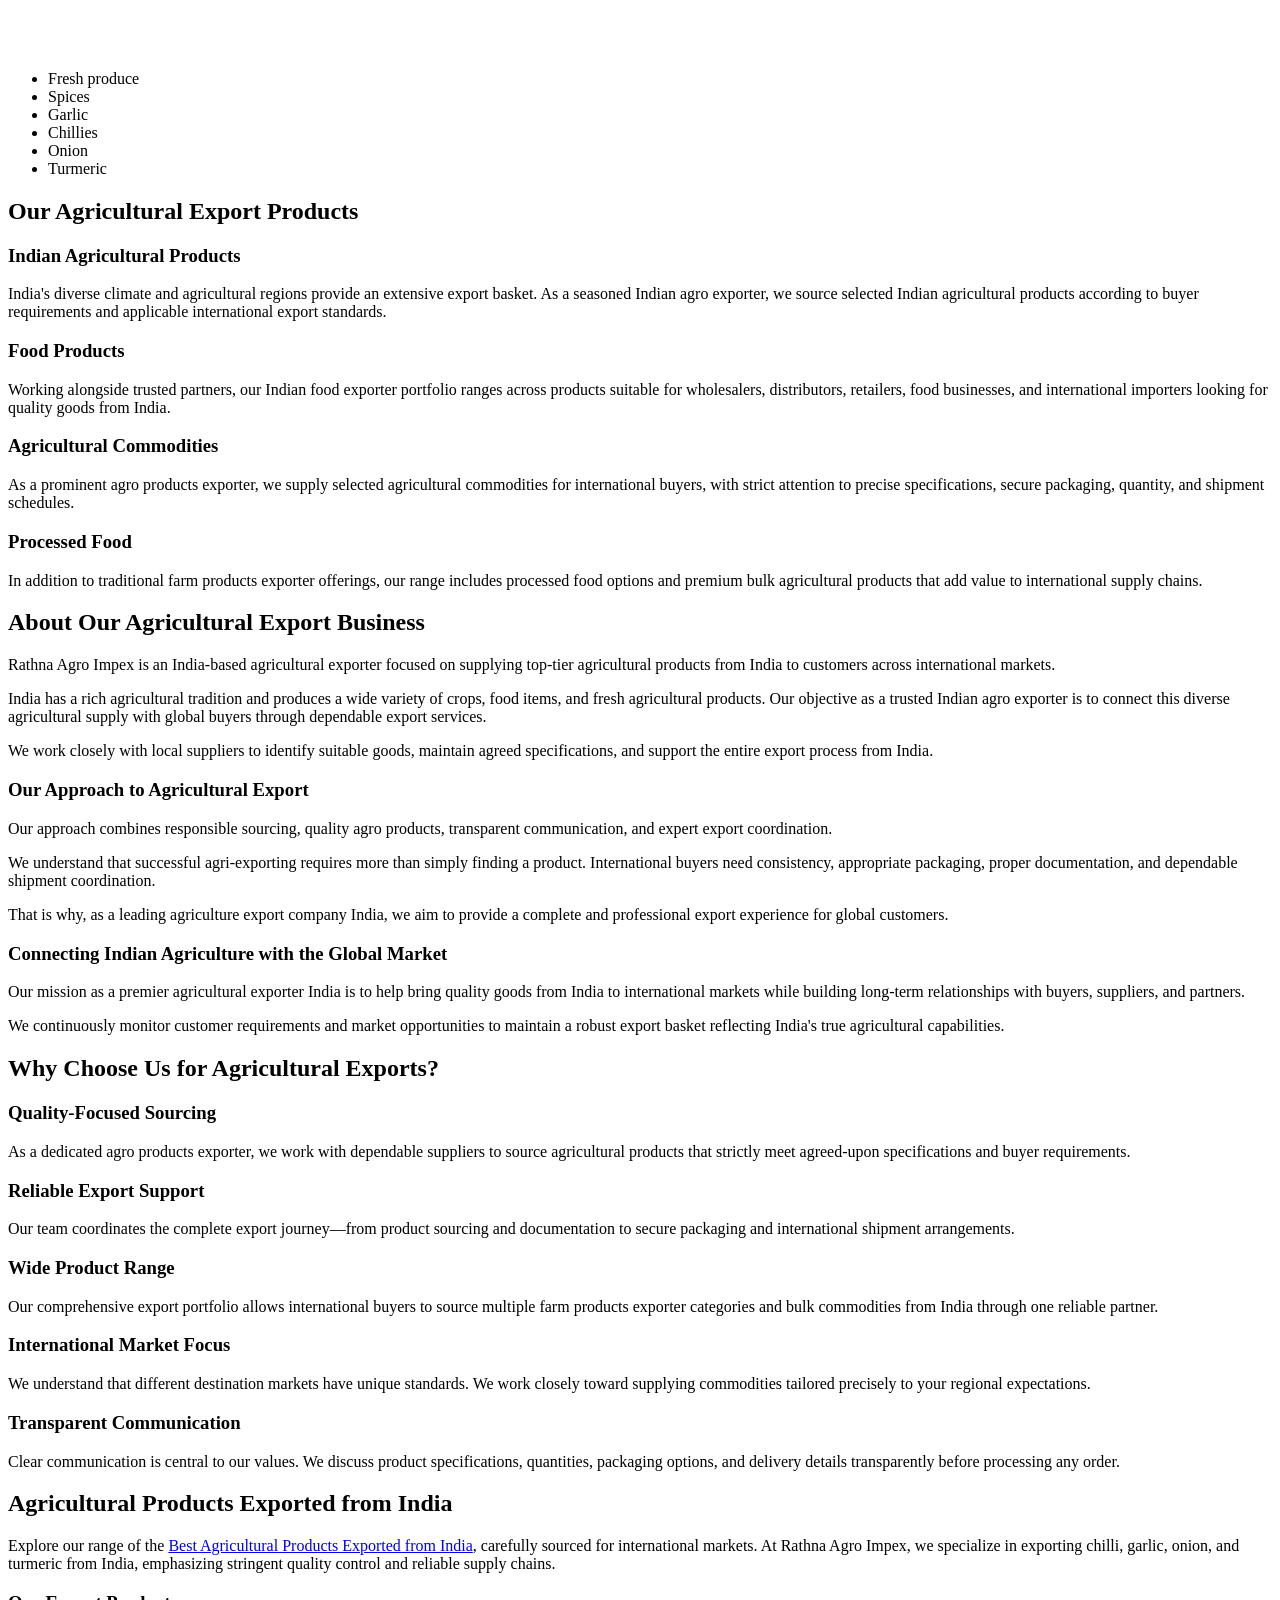
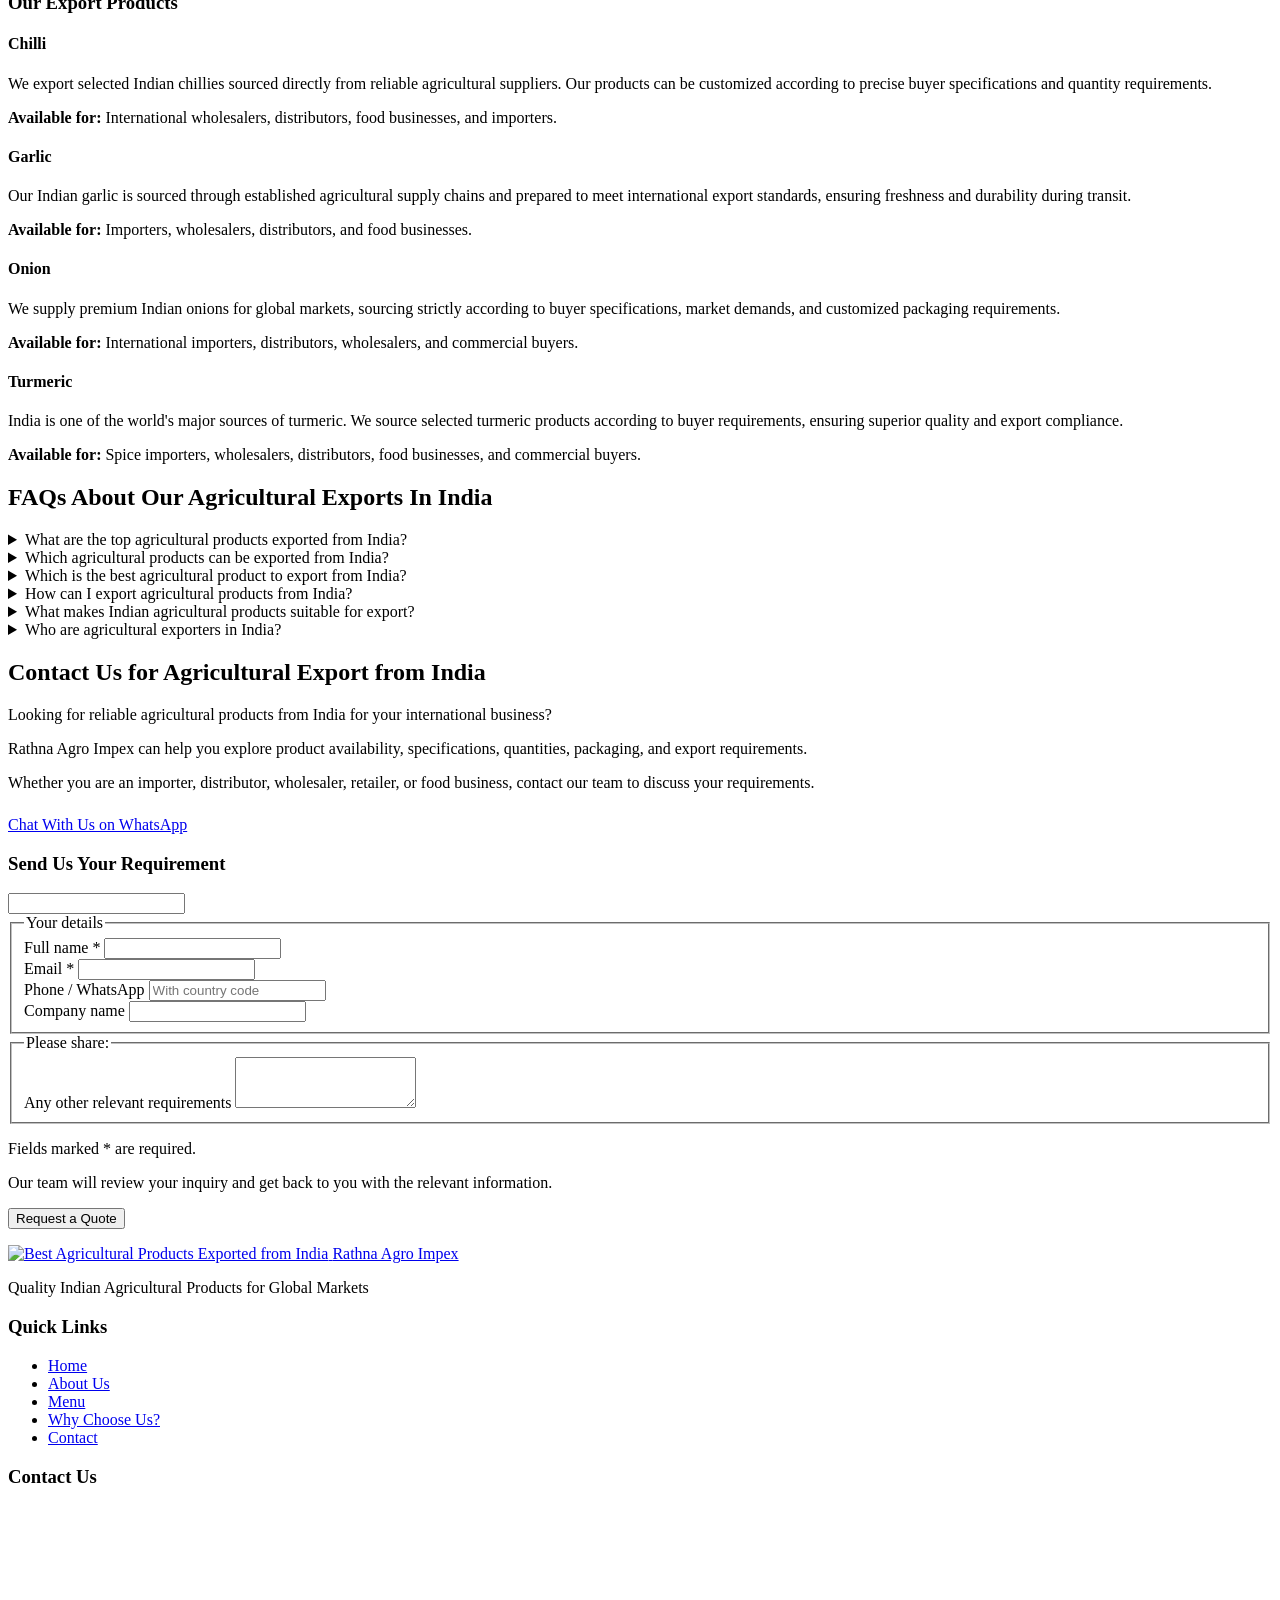
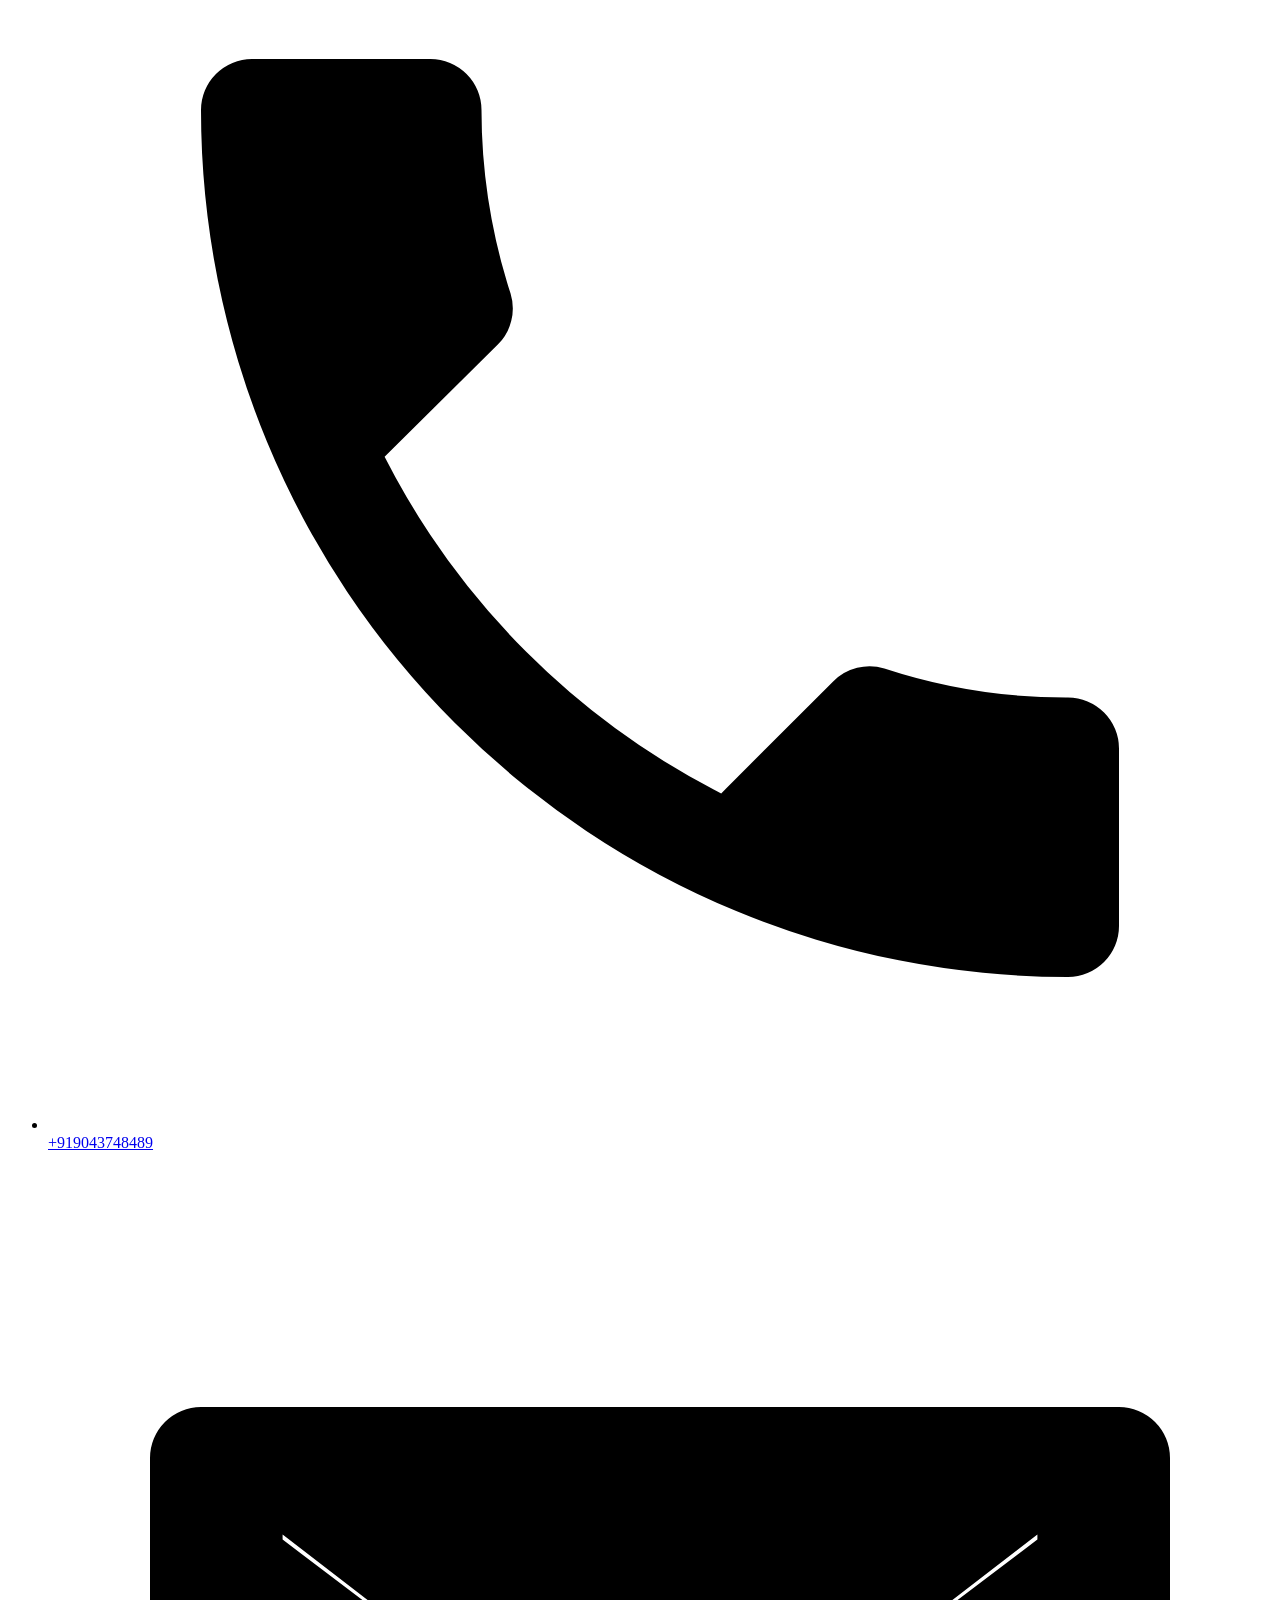
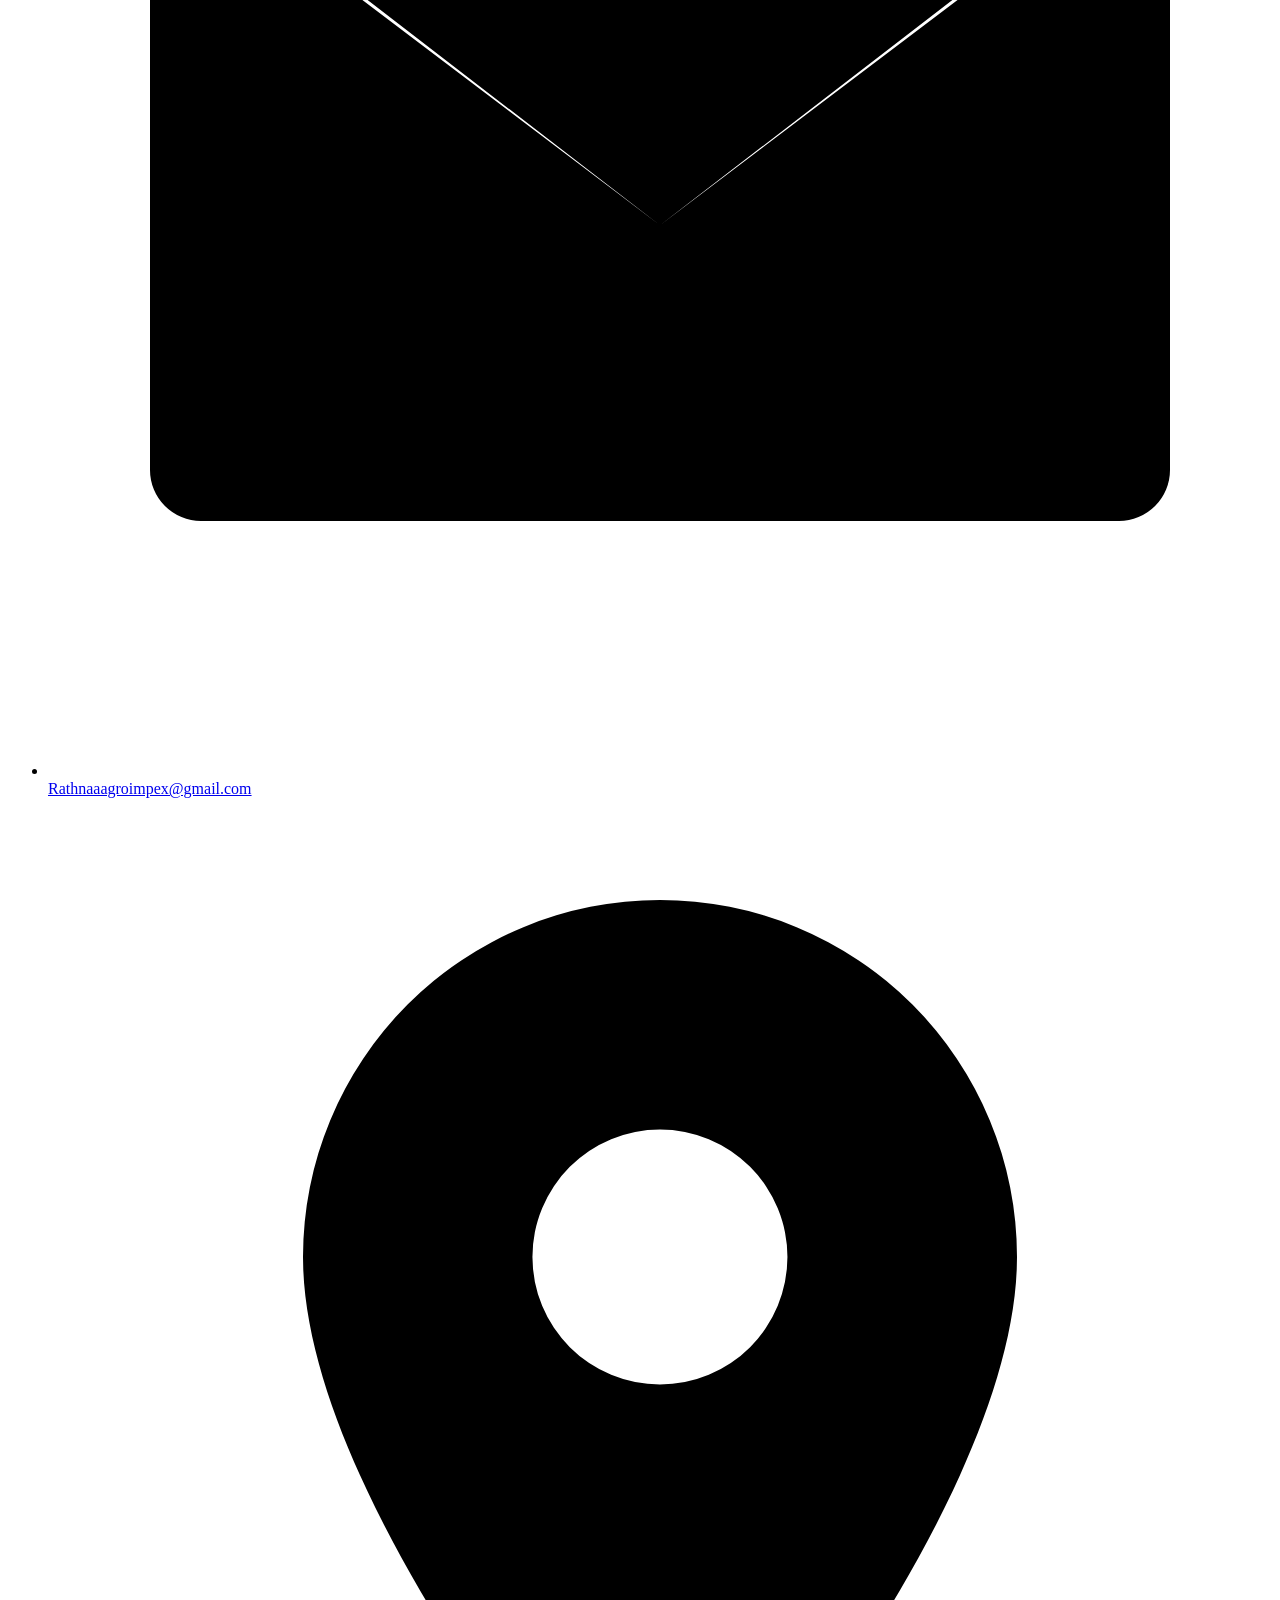
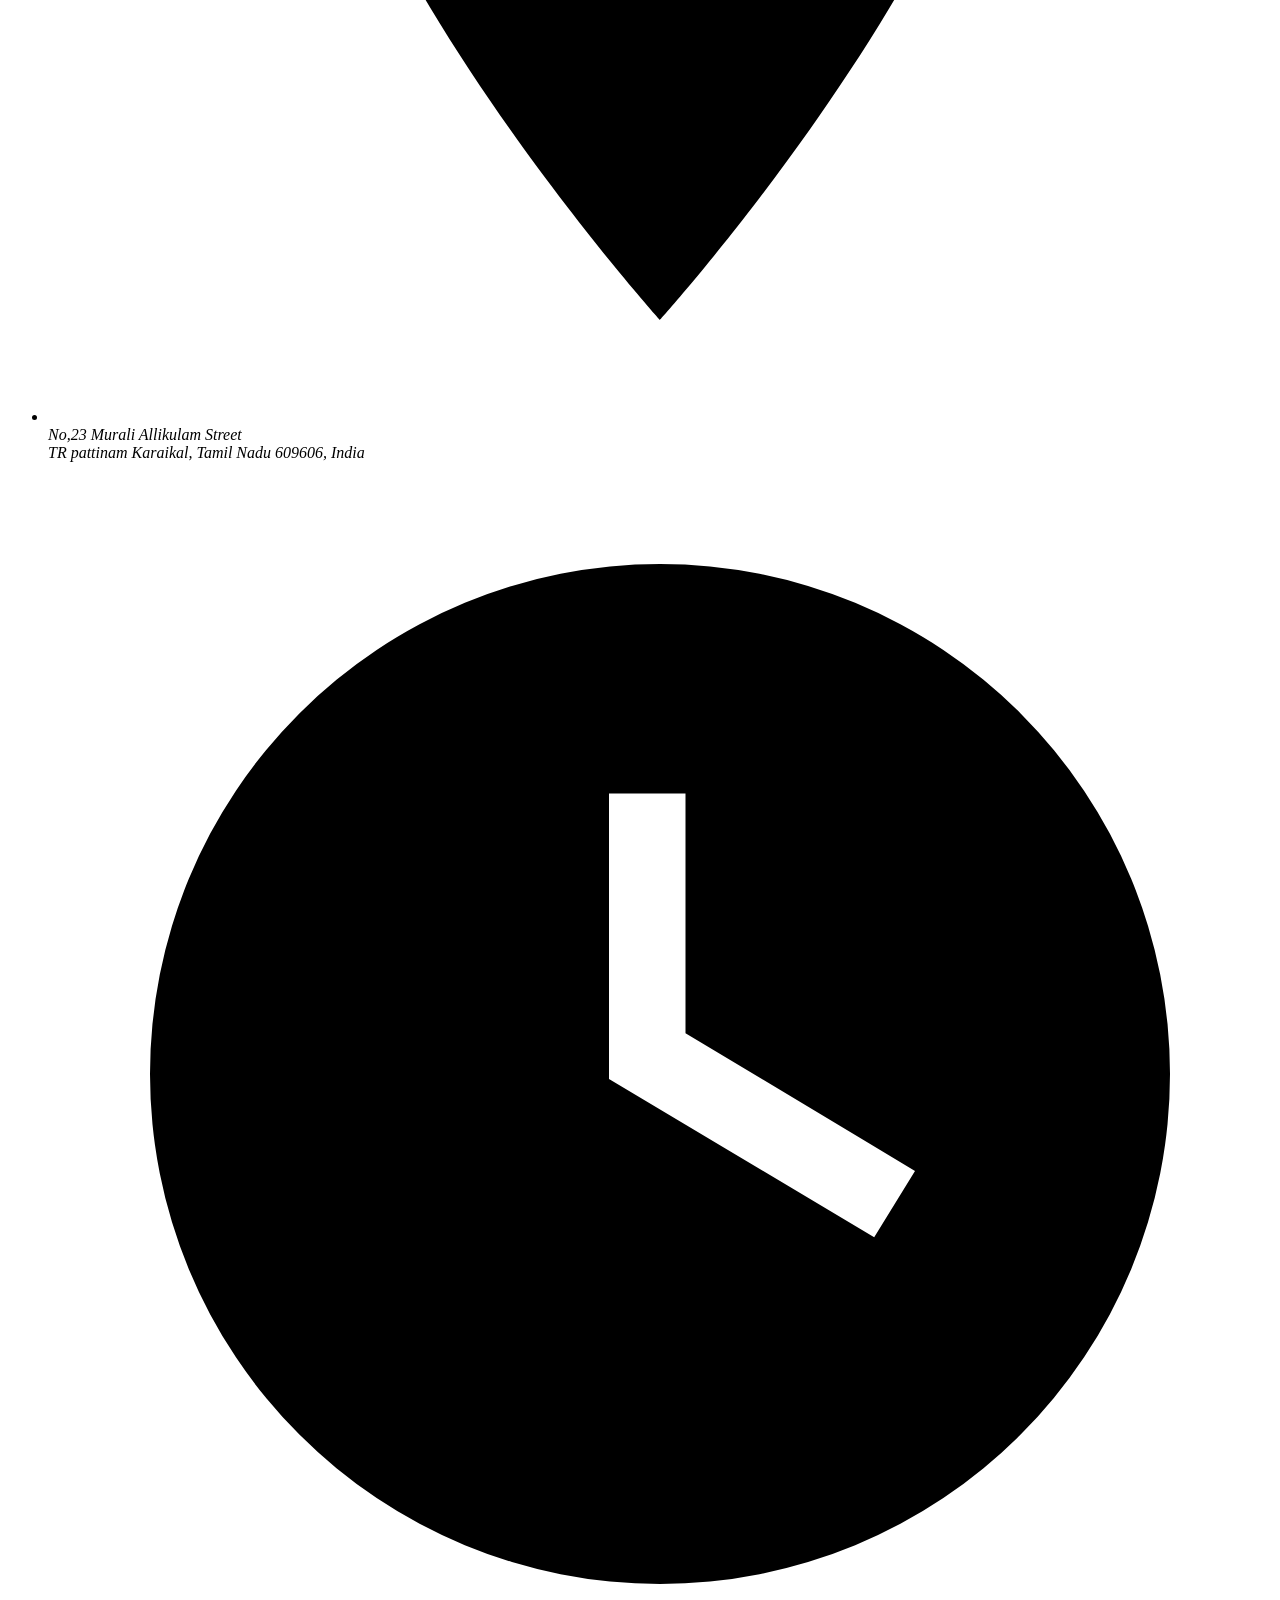
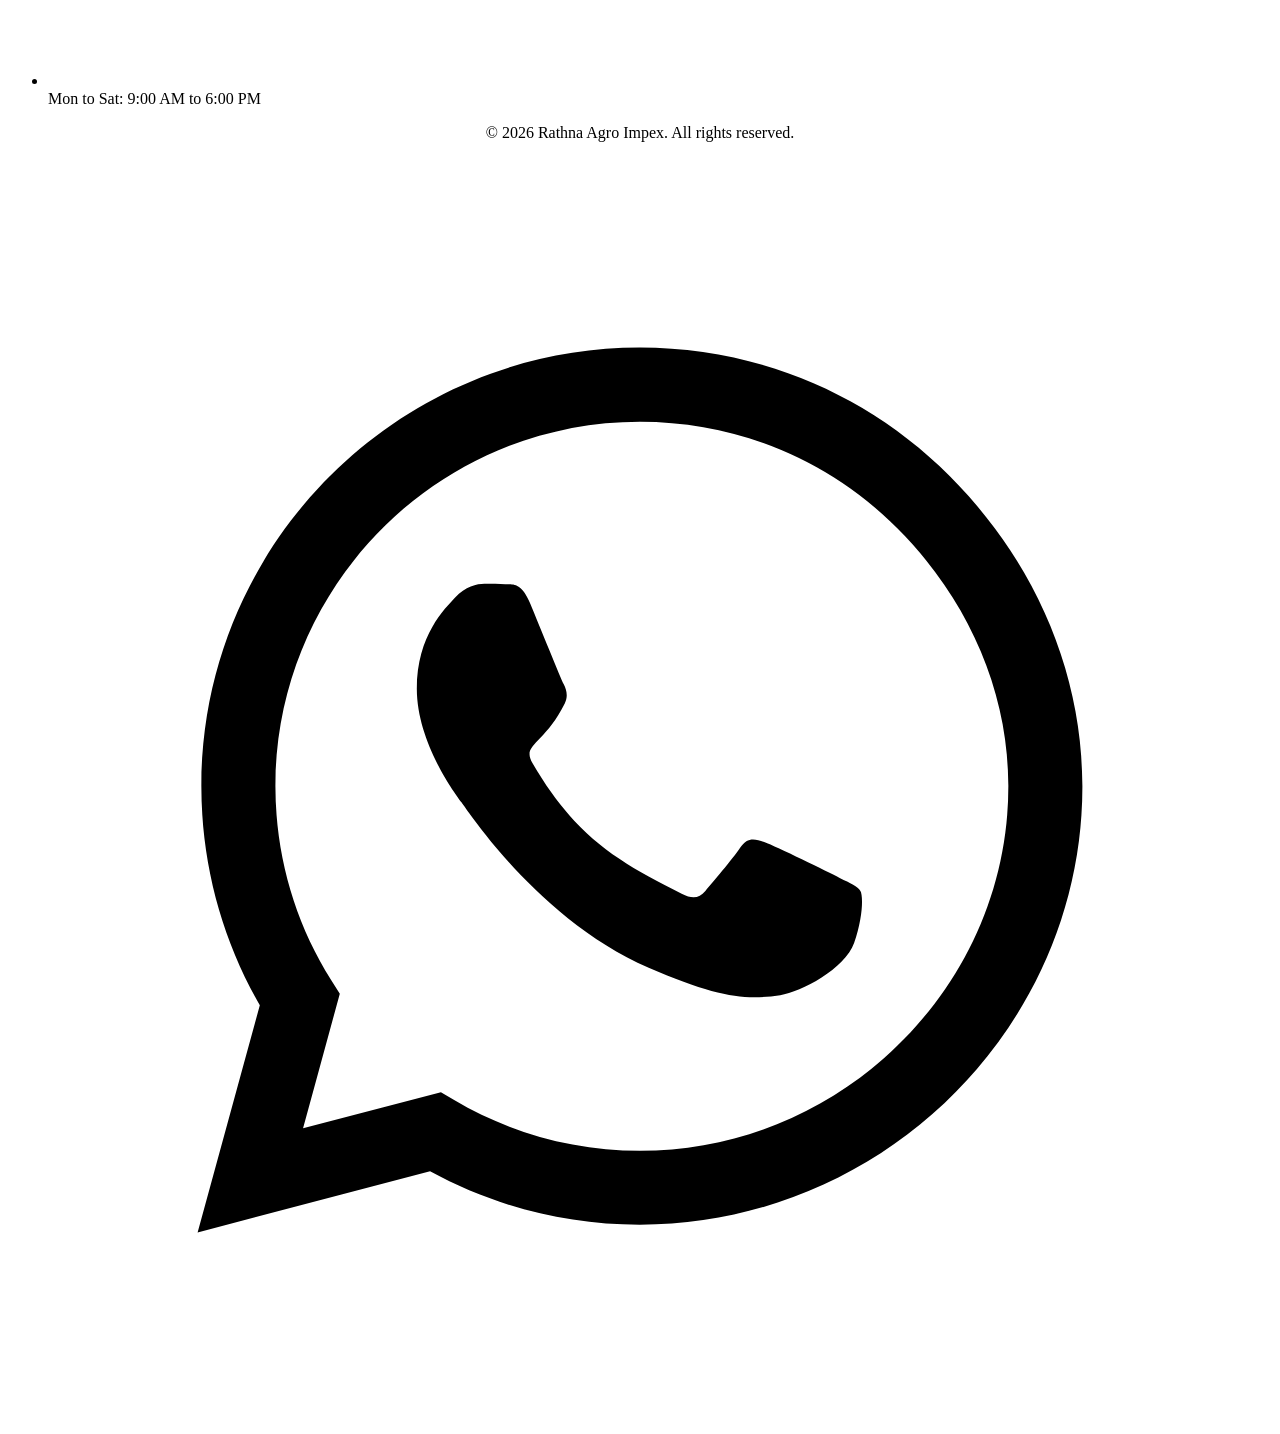
==== commit 71a5b535: "Update WhatsApp button and floating widget SVGs" ====
--- a/index.html
+++ b/index.html
@@ -35,10 +35,20 @@
 
   gtag('config', 'G-F57YGJGLJ2');
 </script>
+  <!-- Google Tag Manager -->
+<script>(function(w,d,s,l,i){w[l]=w[l]||[];w[l].push({'gtm.start':
+new Date().getTime(),event:'gtm.js'});var f=d.getElementsByTagName(s)[0],
+j=d.createElement(s),dl=l!='dataLayer'?'&l='+l:'';j.async=true;j.src=
+'https://www.googletagmanager.com/gtm.js?id='+i+dl;f.parentNode.insertBefore(j,f);
+})(window,document,'script','dataLayer','GTM-MH69GGMF');</script>
+<!-- End Google Tag Manager -->
 </head>
 
 <body>
-
+<!-- Google Tag Manager (noscript) -->
+<noscript><iframe src="https://www.googletagmanager.com/ns.html?id=GTM-MH69GGMF"
+height="0" width="0" style="display:none;visibility:hidden"></iframe></noscript>
+<!-- End Google Tag Manager (noscript) -->
   <header class="site-header" id="siteHeader">
     <div class="container header-inner">
       <a class="brand" href="#home" aria-label="Rathna Agro Impex home">
@@ -302,7 +312,7 @@
         <!-- WhatsApp Direct Chat Button added here matching your design sample -->
         <div style="margin-top: 1.5rem;">
           <a href="https://wa.me/919342667707?text=Hello%2C%20I%20would%20like%20to%20inquire%20about%20agricultural%20products." target="_blank" rel="noopener noreferrer" class="btn btn-whatsapp-chat">
-            <svg viewBox="0 0 24 24" aria-hidden="true" style="width: 20px; height: 20px; fill: currentColor; margin-right: 8px; vertical-align: middle;"><path d="M17.472 14.382c-.297-.149-1.758-.868-2.031-.967-.272-.099-.47-.149-.669.149-.198.297-.768.967-.941 1.165-.173.198-.347.223-.644.074-.297-.149-1.255-.462-2.39-1.475-.883-.788-1.48-1.761-1.653-2.059-.173-.297-.018-.458.13-.606.134-.133.297-.347.446-.521.151-.172.2-.296.3-.495.099-.198.05-.372-.025-.521-.075-.148-.669-1.611-.916-2.206-.242-.579-.487-.501-.669-.51l-.57-.01c-.198 0-.52.074-.792.372s-1.04 1.016-1.04 2.479 1.065 2.876 1.213 3.074c.149.198 2.095 3.2 5.076 4.487.709.306 1.263.489 1.694.626.712.226 1.36.194 1.872.118.571-.085 1.758-.719 2.006-1.413.248-.695.248-1.29.173-1.414-.074-.124-.272-.198-.57-.347m-5.421 7.403h-.004a9.87 9.87 0 01-5.031-1.371l-.361-.214-3.732.982 9.982-3.732.235-.35a9.863 9.863 0 011.505-5.264 9.929 9.929 0 00-2.608 18.257z"/></svg>
+            
             Chat With Us on WhatsApp
           </a>
         </div>
@@ -424,9 +434,9 @@
   </footer>
 
 <!-- Floating WhatsApp widget -->
-  <div class="floating-social-icons">
+ <div class="floating-social-icons">
     <a href="https://wa.me/918682922435?text=Hello%2C%20I%20would%20like%20to%20inquire%20about%20agricultural%20products." target="_blank" rel="noopener noreferrer" class="social-icon-bubble whatsapp-bubble" aria-label="WhatsApp Chat">
-      <svg viewBox="0 0 24 24"><path fill="currentColor" d="M17.472 14.382c-.297-.149-1.758-.868-2.031-.967-.272-.099-.47-.149-.669.149-.198.297-.768.967-.941 1.165-.173.198-.347.223-.644.074-.297-.149-1.255-.462-2.39-1.475-.883-.788-1.48-1.761-1.653-2.059-.173-.297-.018-.458.13-.606.134-.133.297-.347.446-.521.151-.172.2-.296.3-.495.099-.198.05-.372-.025-.521-.075-.148-.669-1.611-.916-2.206-.242-.579-.487-.501-.669-.51l-.57-.01c-.198 0-.52.074-.792.372s-1.04 1.016-1.04 2.479 1.065 2.876 1.213 3.074c.149.198 2.095 3.2 5.076 4.487.709.306 1.263.489 1.694.626.712.226 1.36.194 1.872.118.571-.085 1.758-.719 2.006-1.413.248-.695.248-1.29.173-1.414-.074-.124-.272-.198-.57-.347m-5.421 7.403h-.004a9.87 9.87 0 01-5.031-1.371l-.361-.214-3.732.982 9.982-3.732.235-.35a9.863 9.863 0 011.505-5.264 9.929 9.929 0 00-2.608 18.257z"/></svg>
+      <svg xmlns="http://www.w3.org/2000/svg" viewBox="0 0 640 640"><path d="M476.9 161.1C435 119.1 379.2 96 319.9 96C197.5 96 97.9 195.6 97.9 318C97.9 357.1 108.1 395.3 127.5 429L96 544L213.7 513.1C246.1 530.8 282.6 540.1 319.8 540.1L319.9 540.1C442.2 540.1 544 440.5 544 318.1C544 258.8 518.8 203.1 476.9 161.1zM319.9 502.7C286.7 502.7 254.2 493.8 225.9 477L219.2 473L149.4 491.3L168 423.2L163.6 416.2C145.1 386.8 135.4 352.9 135.4 318C135.4 216.3 218.2 133.5 320 133.5C369.3 133.5 415.6 152.7 450.4 187.6C485.2 222.5 506.6 268.8 506.5 318.1C506.5 419.9 421.6 502.7 319.9 502.7zM421.1 364.5C415.6 361.7 388.3 348.3 383.2 346.5C378.1 344.6 374.4 343.7 370.7 349.3C367 354.9 356.4 367.3 353.1 371.1C349.9 374.8 346.6 375.3 341.1 372.5C308.5 356.2 287.1 343.4 265.6 306.5C259.9 296.7 271.3 297.4 281.9 276.2C283.7 272.5 282.8 269.3 281.4 266.5C280 263.7 268.9 236.4 264.3 225.3C259.8 214.5 255.2 216 251.8 215.8C248.6 215.6 244.9 215.6 241.2 215.6C237.5 215.6 231.5 217 226.4 222.5C221.3 228.1 207 241.5 207 268.8C207 296.1 226.9 322.5 229.6 326.2C232.4 329.9 268.7 385.9 324.4 410C359.6 425.2 373.4 426.5 391 423.9C401.7 422.3 423.8 410.5 428.4 397.5C433 384.5 433 373.4 431.6 371.1C430.3 368.6 426.6 367.2 421.1 364.5z"/></svg>
     </a>
   </div>
 
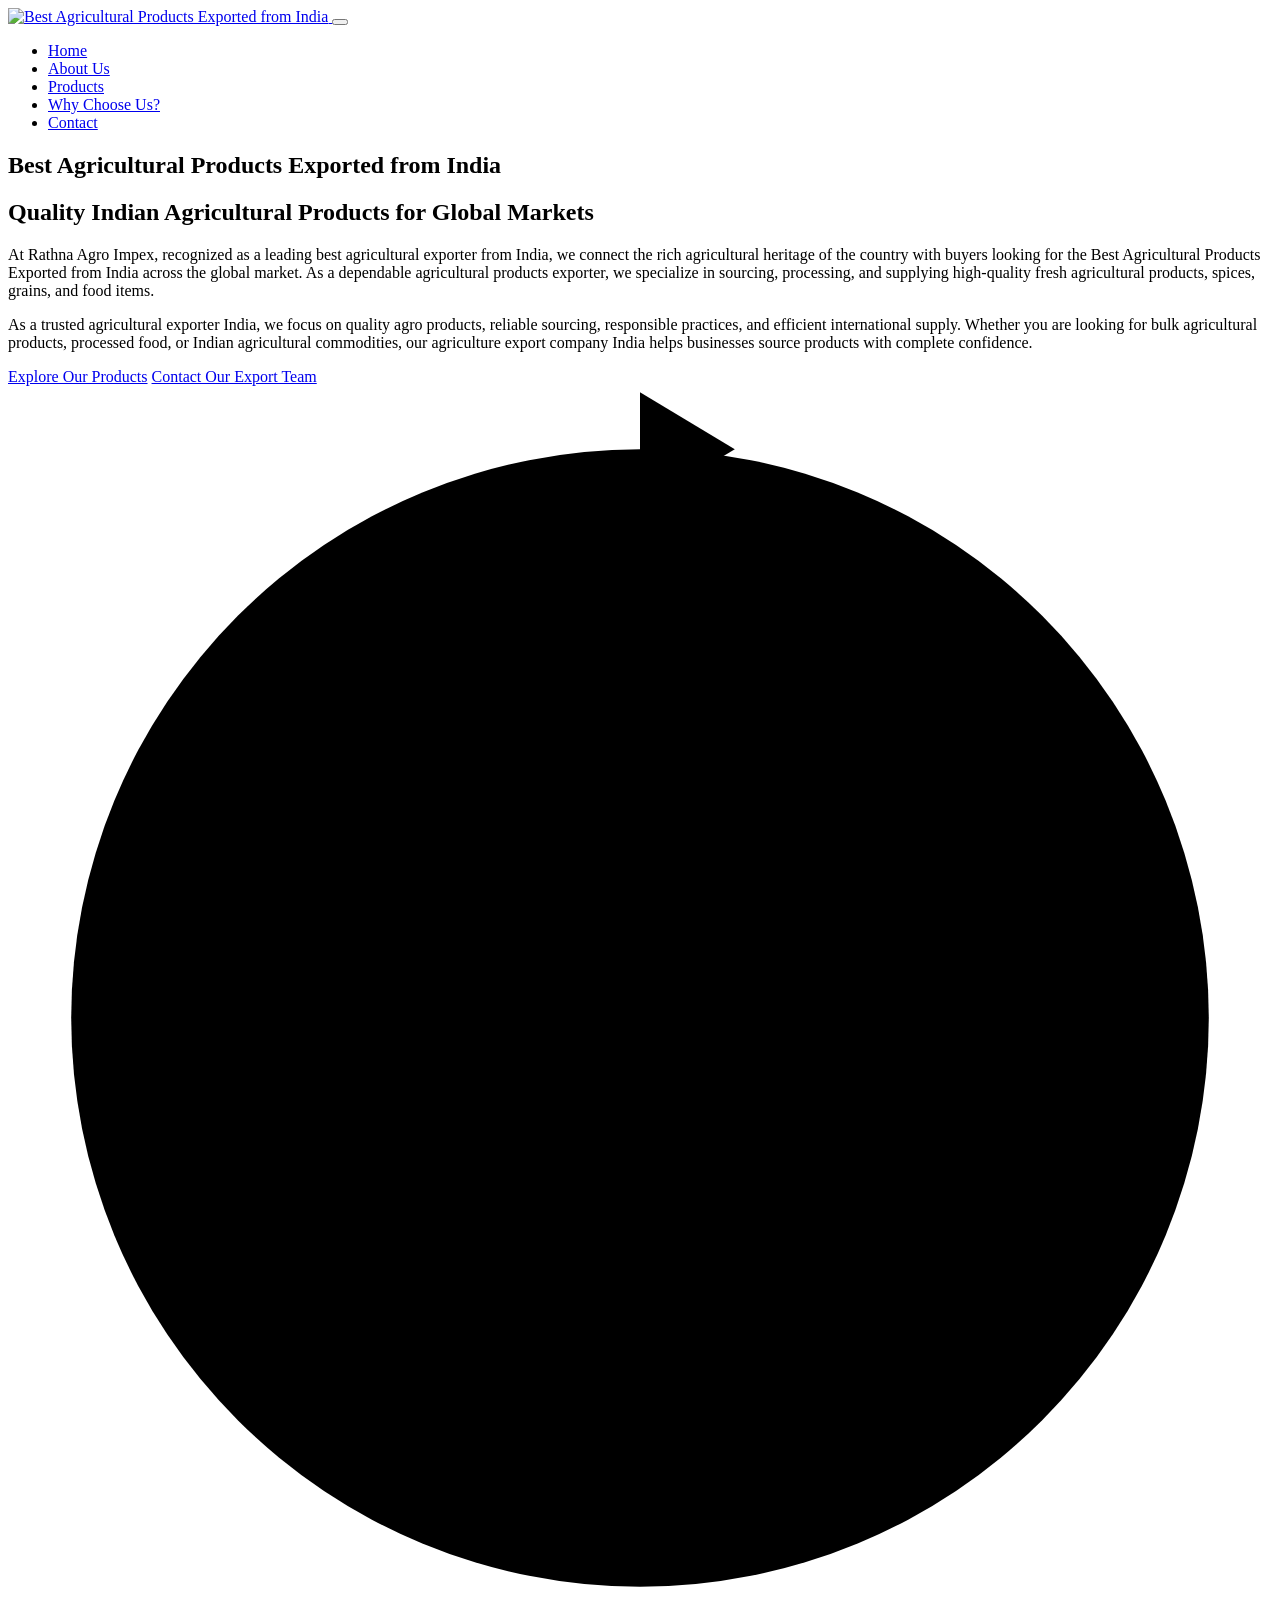
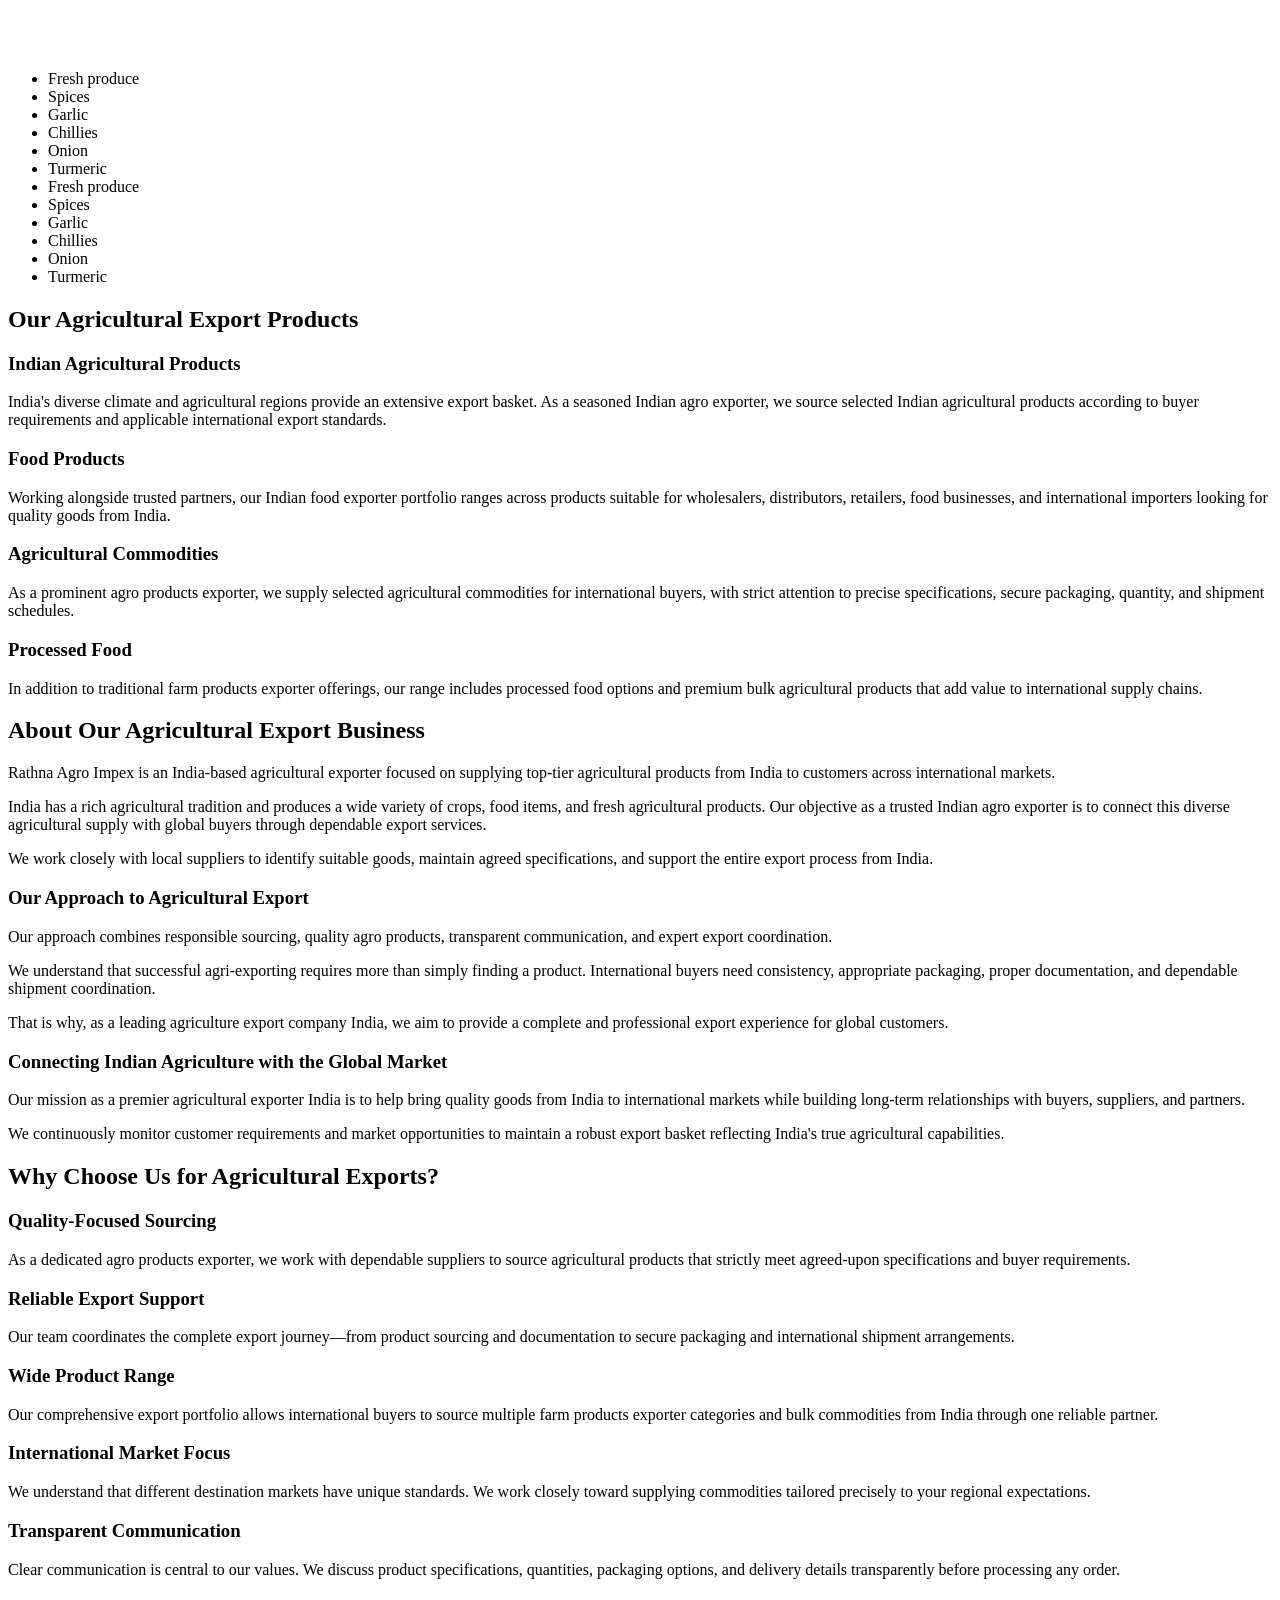
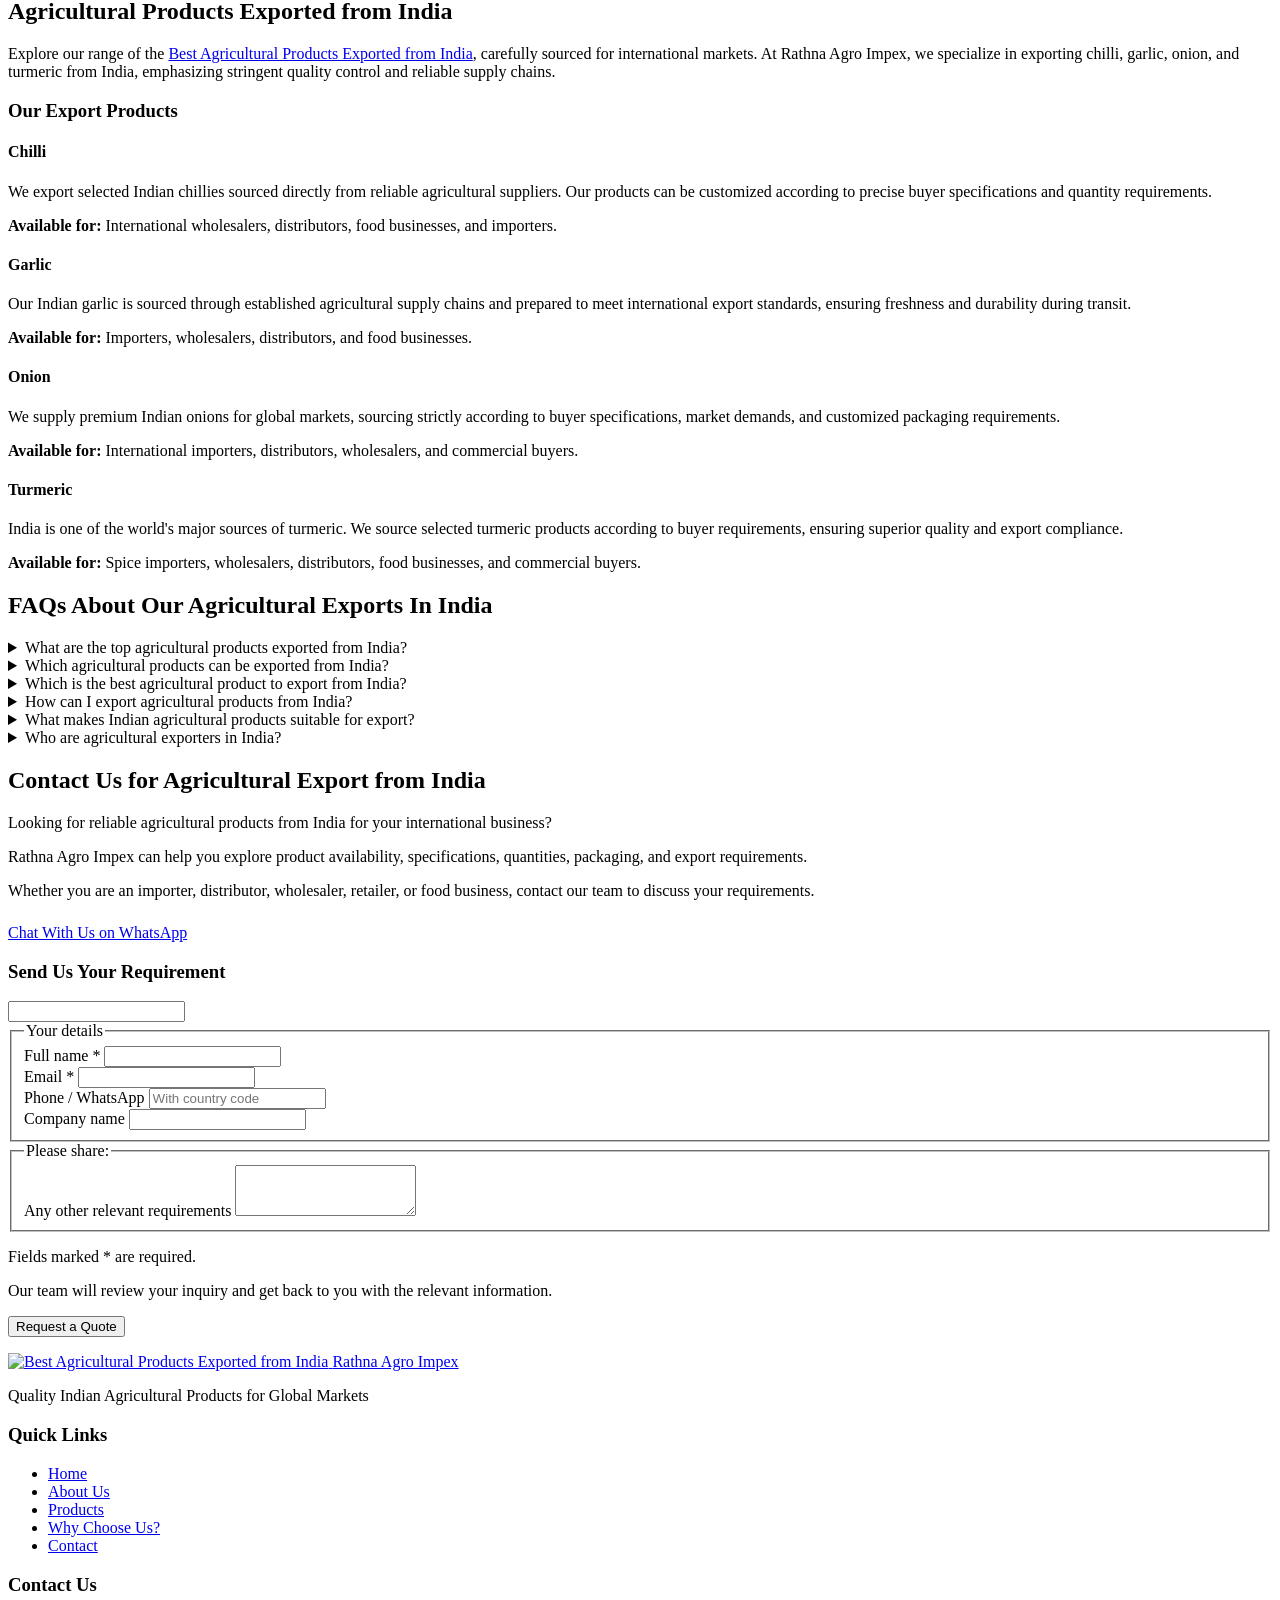
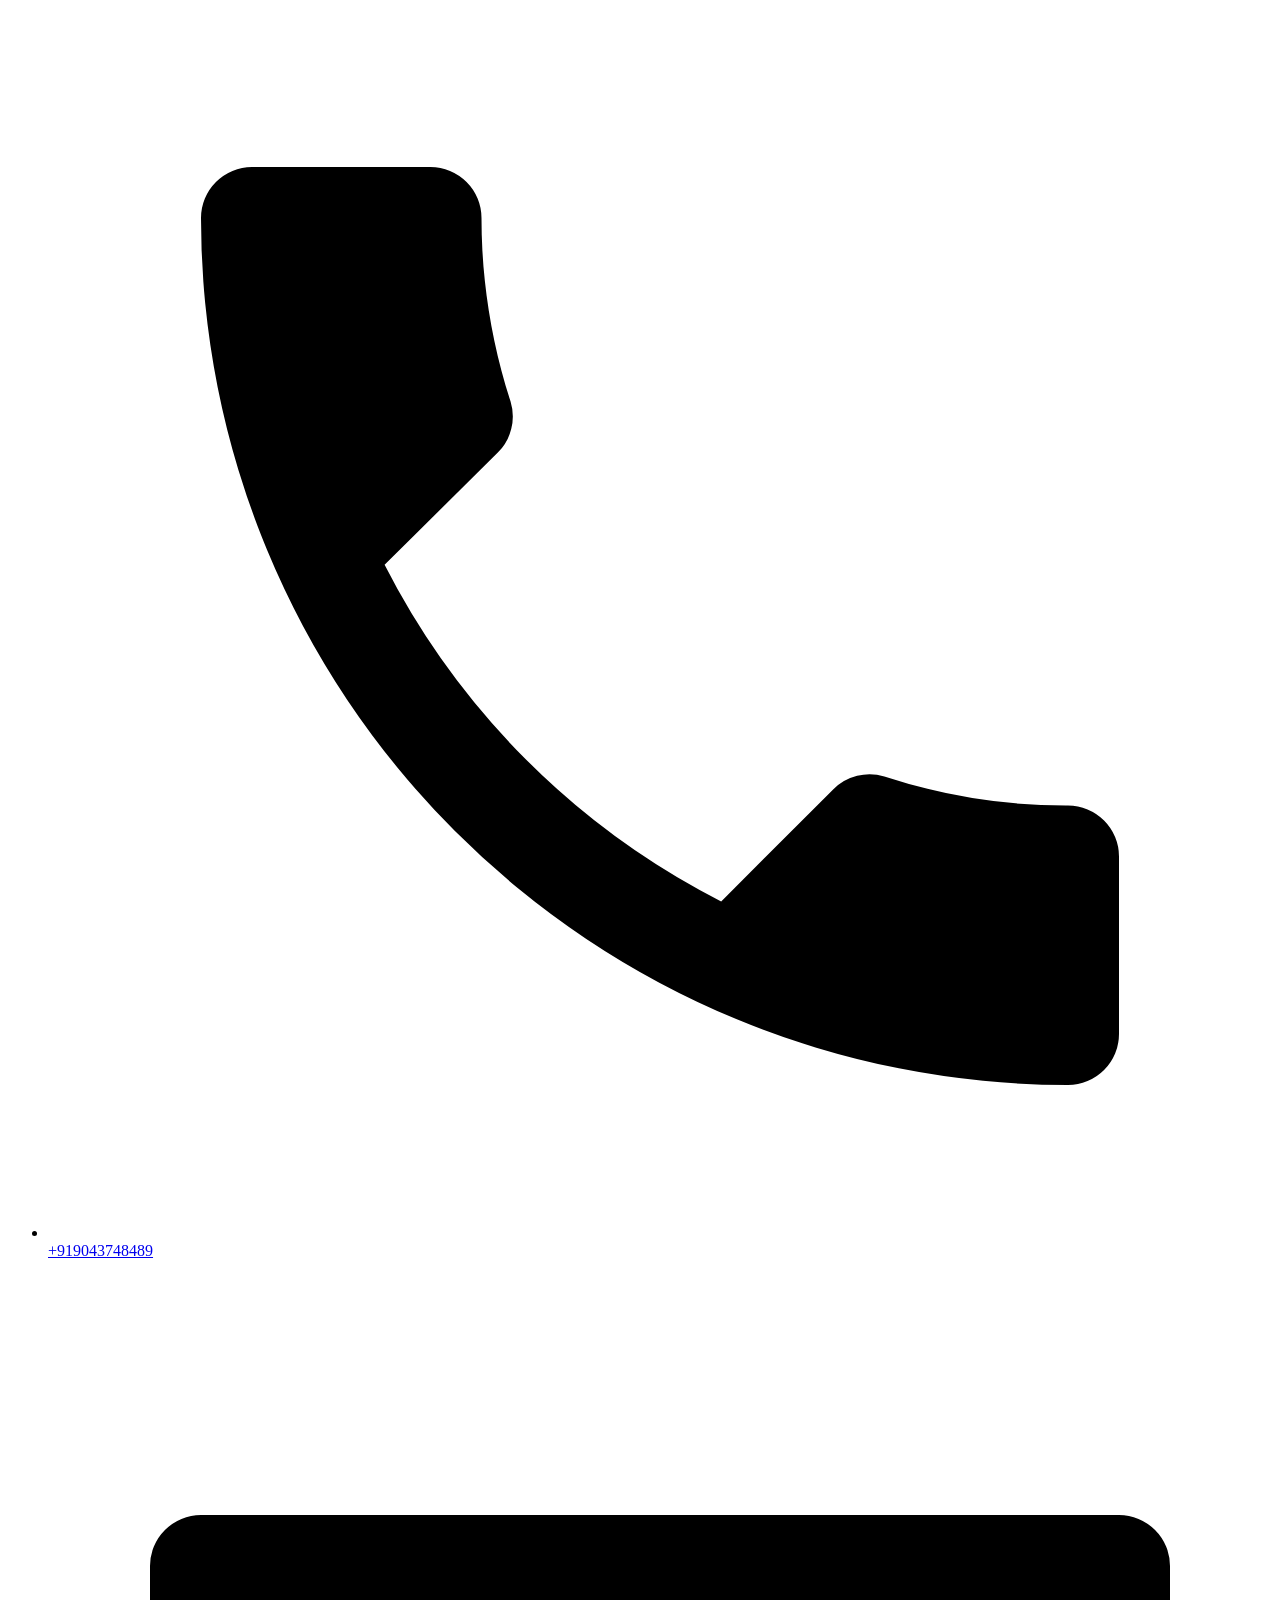
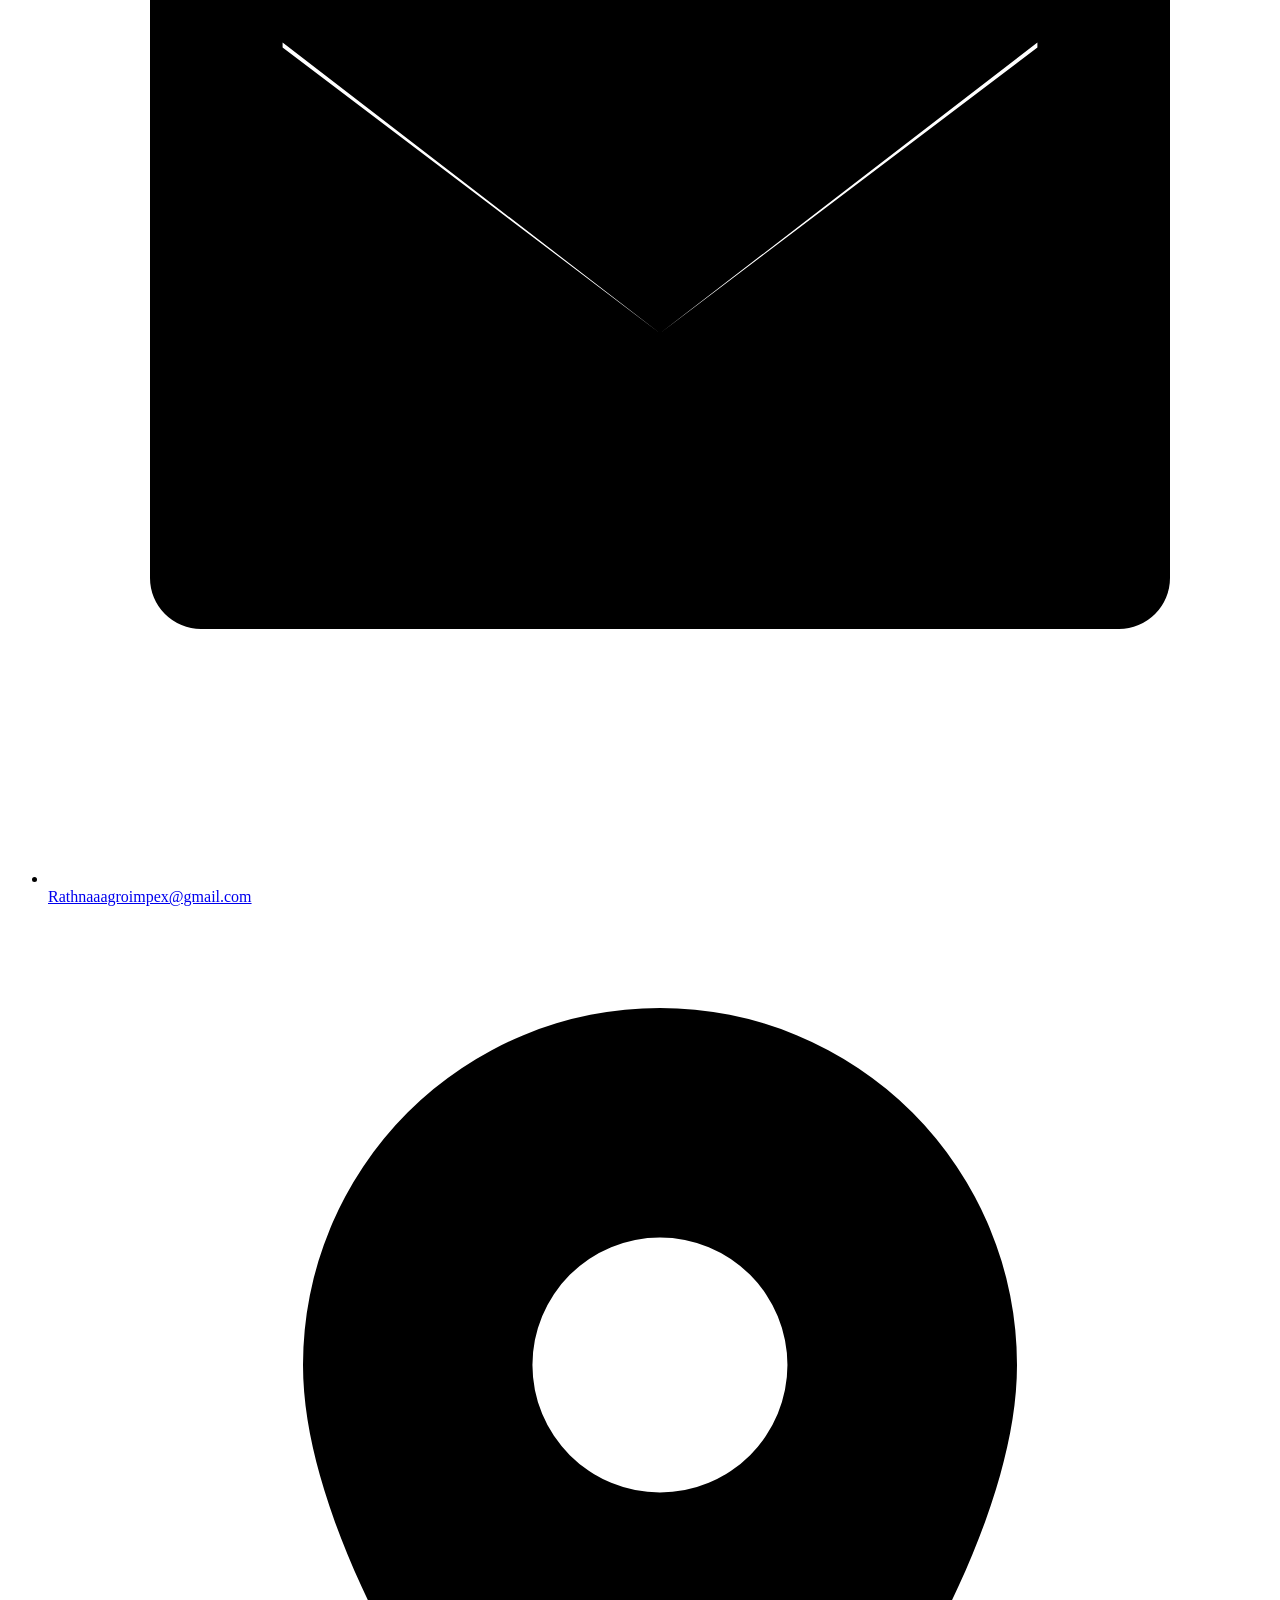
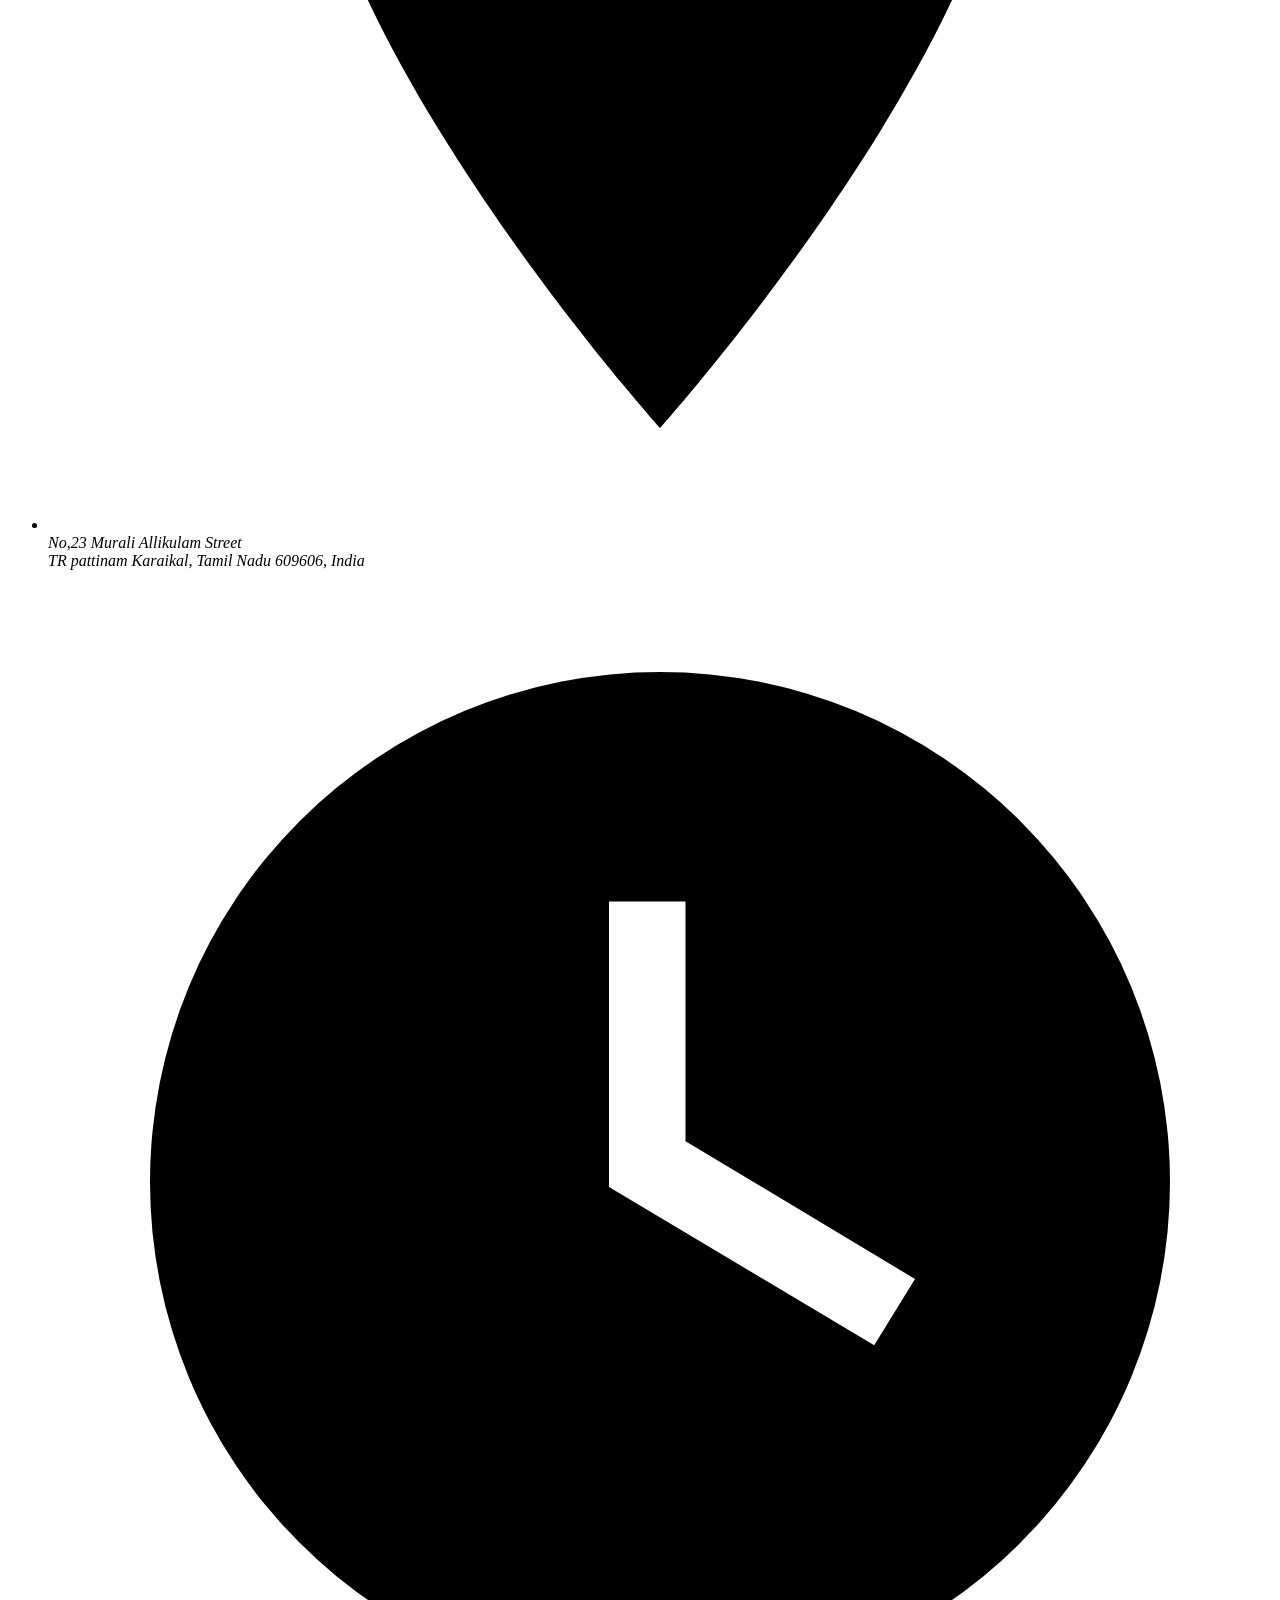
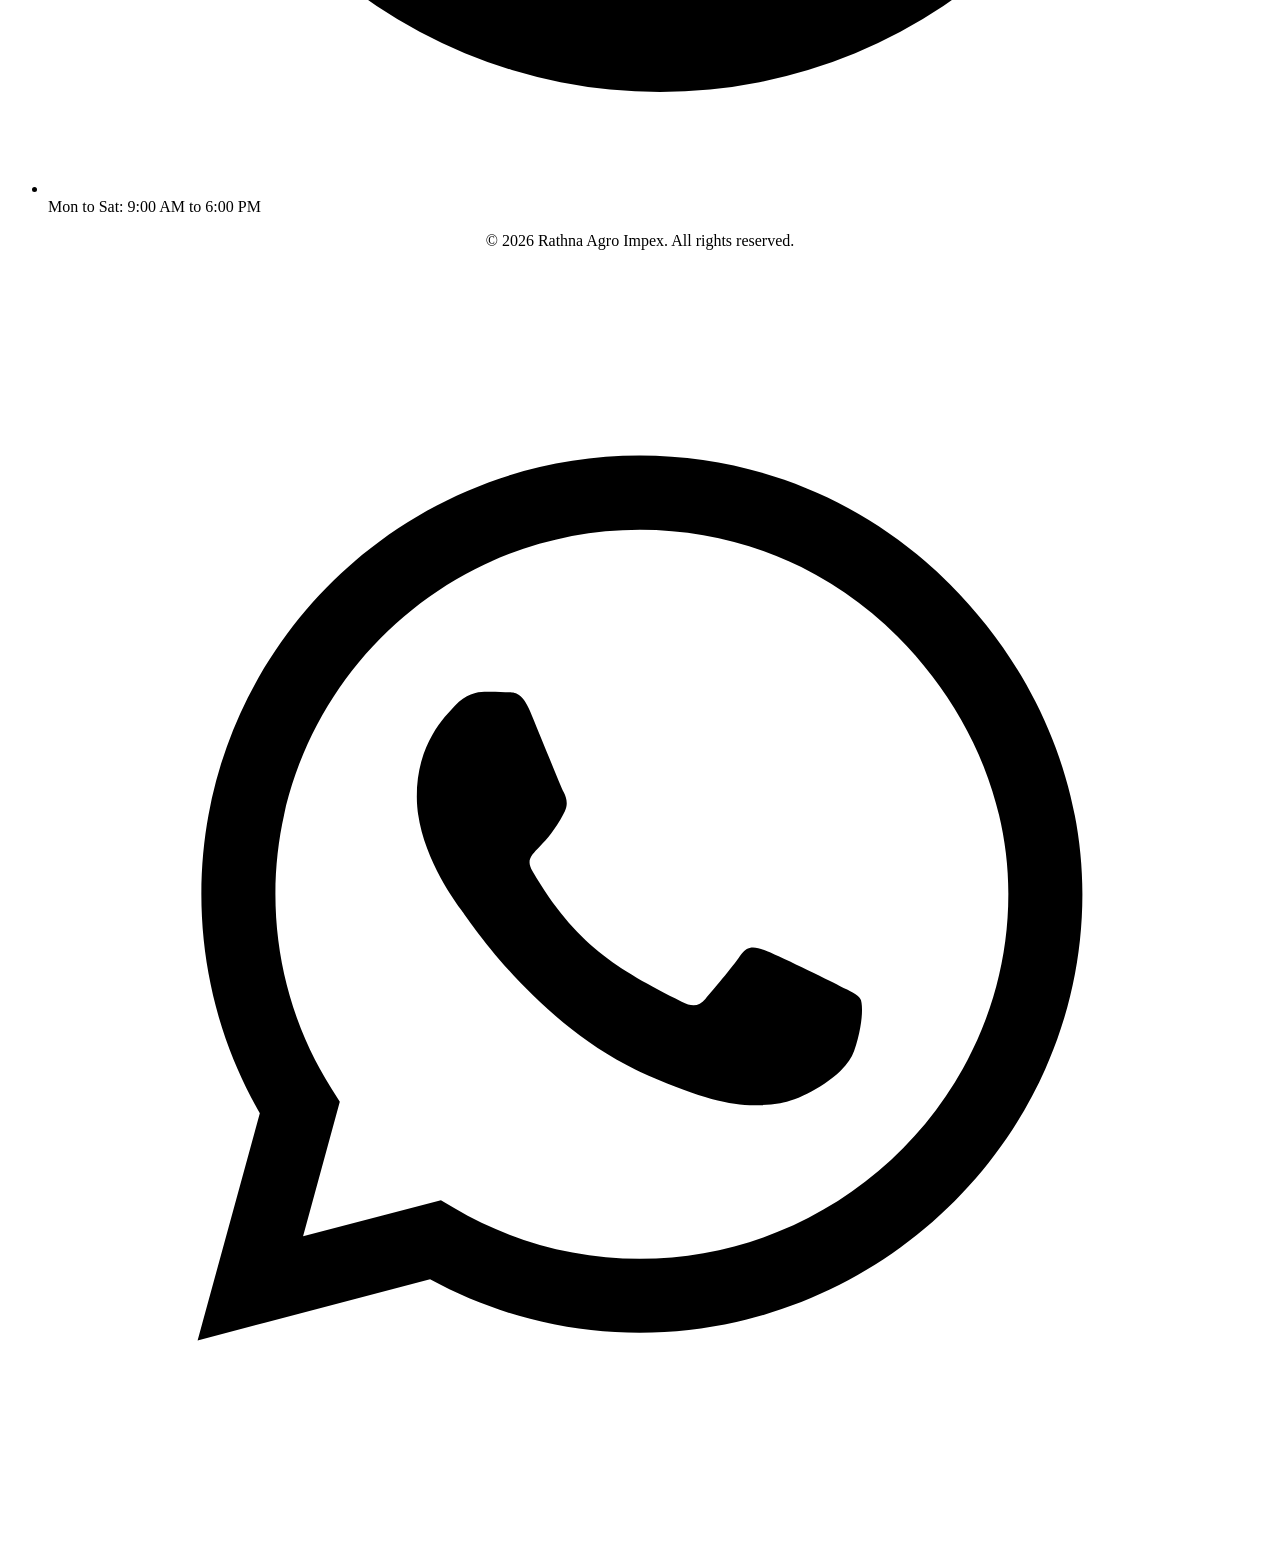
==== commit f6c66d69: "Change 'Menu' link to 'Products' in navigation" ====
--- a/index.html
+++ b/index.html
@@ -63,7 +63,7 @@
         <ul>
           <li><a href="#home" class="active">Home</a></li>
           <li><a href="#about">About Us</a></li>
-          <li><a href="#menu">Menu</a></li>
+          <li><a href="#menu">Products</a></li>
           <li><a href="#why-choose-us">Why Choose Us?</a></li>
           <li><a href="#contact">Contact</a></li>
         </ul>
@@ -385,7 +385,7 @@
         <ul>
           <li><a href="#home">Home</a></li>
           <li><a href="#about">About Us</a></li>
-          <li><a href="#menu">Menu</a></li>
+          <li><a href="#menu">Products</a></li>
           <li><a href="#why-choose-us">Why Choose Us?</a></li>
           <li><a href="#contact">Contact</a></li>
         </ul>
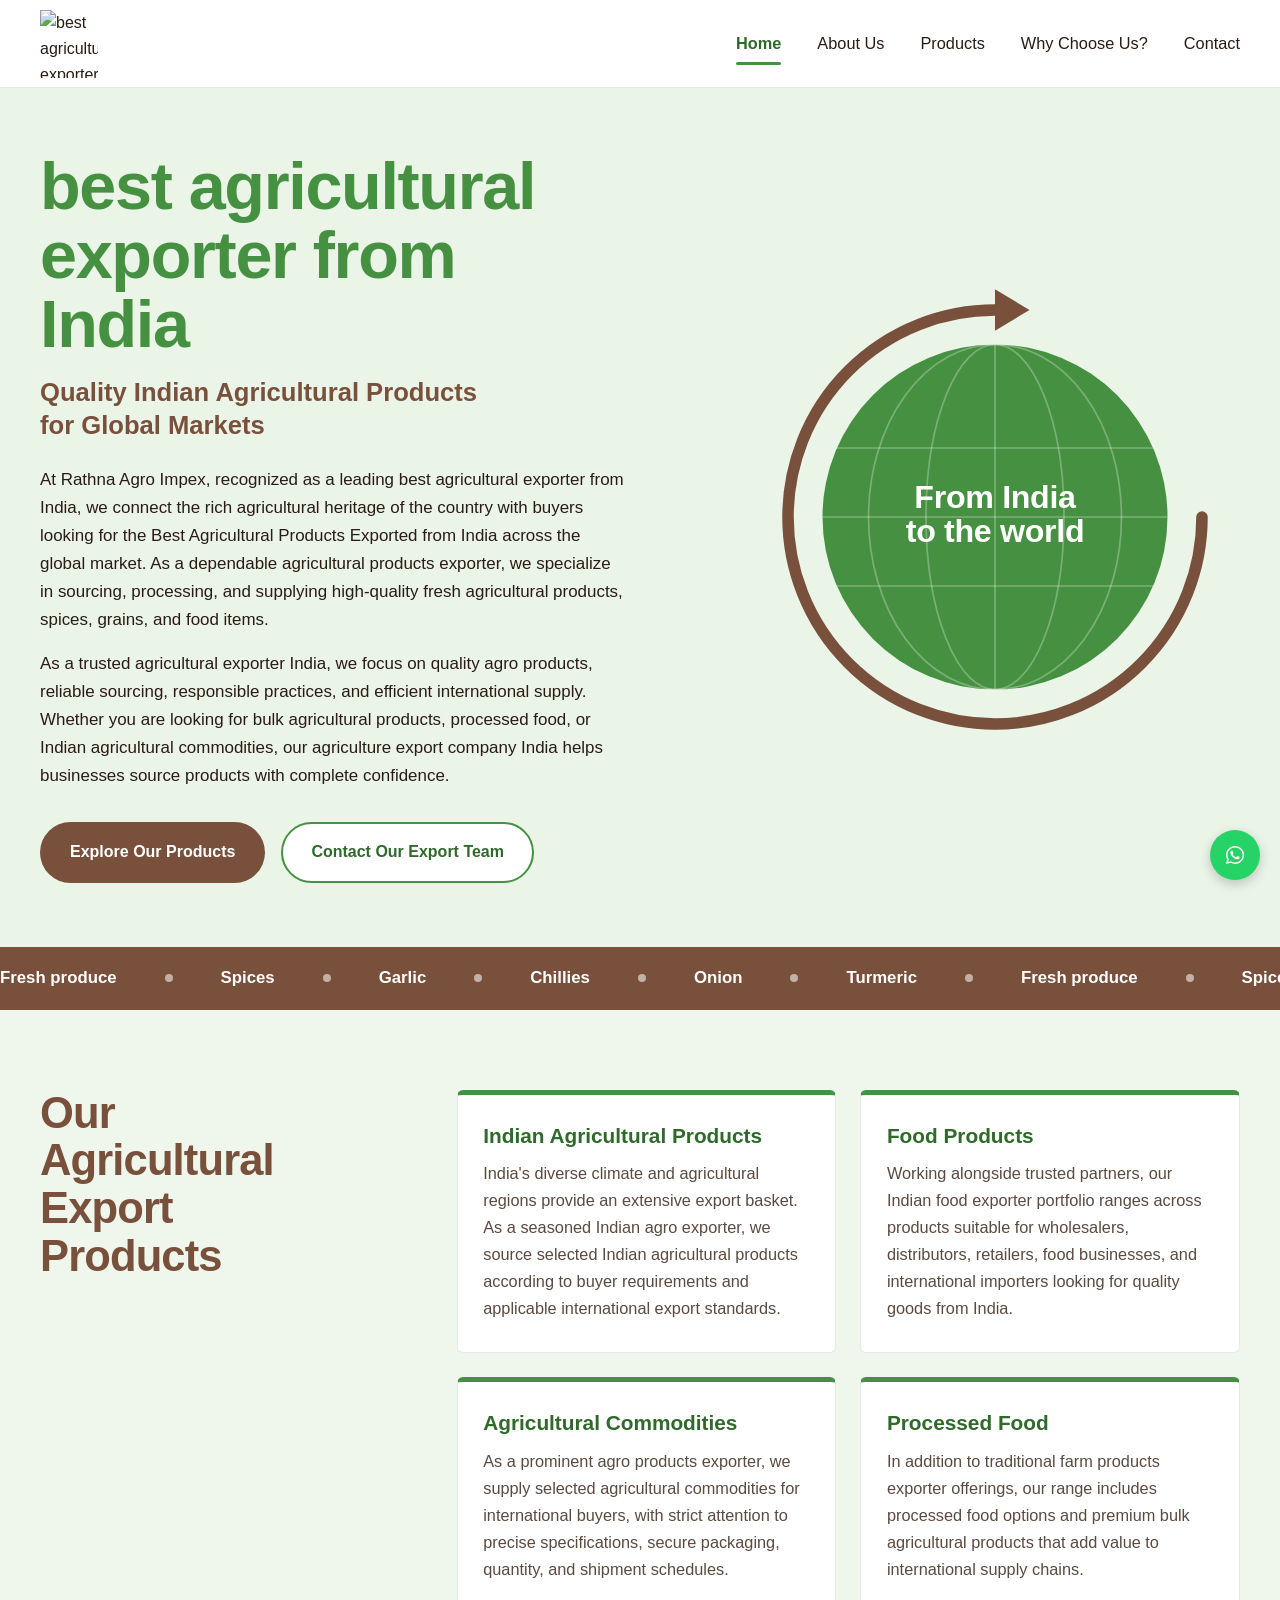
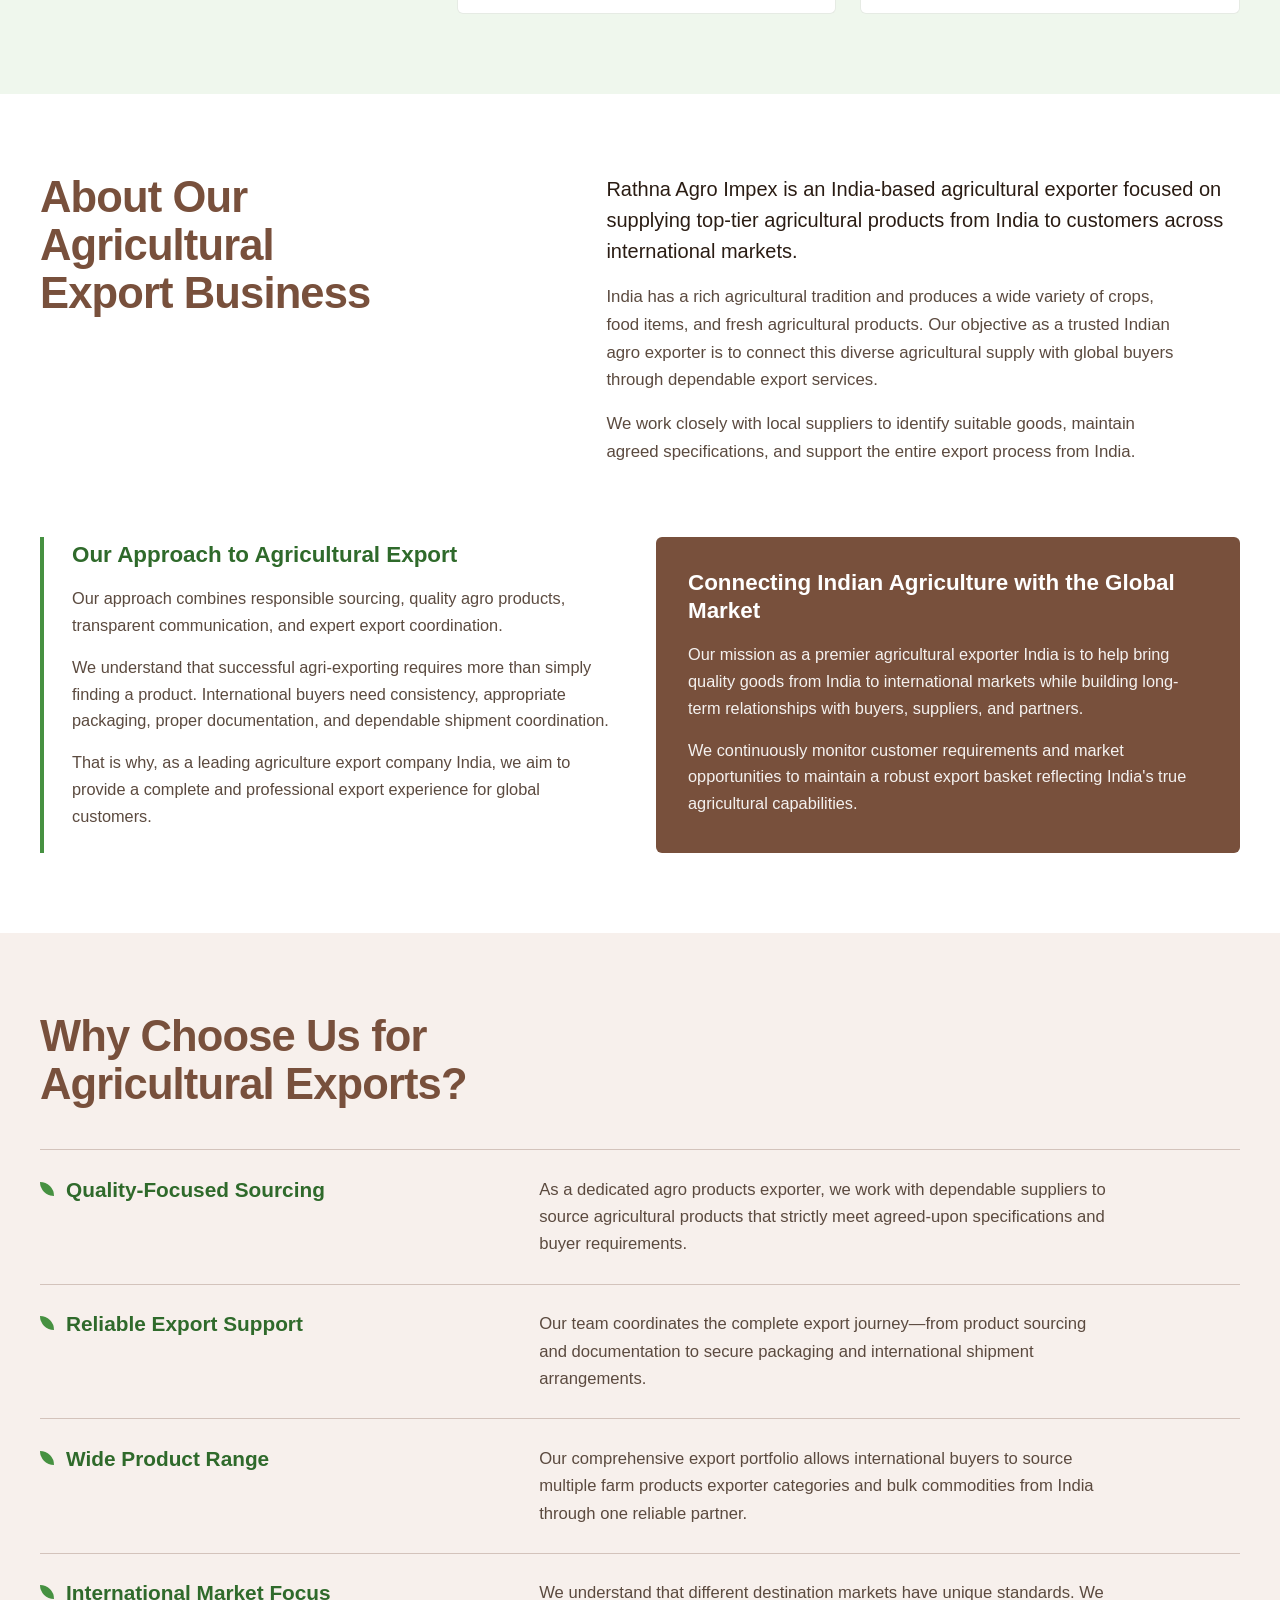
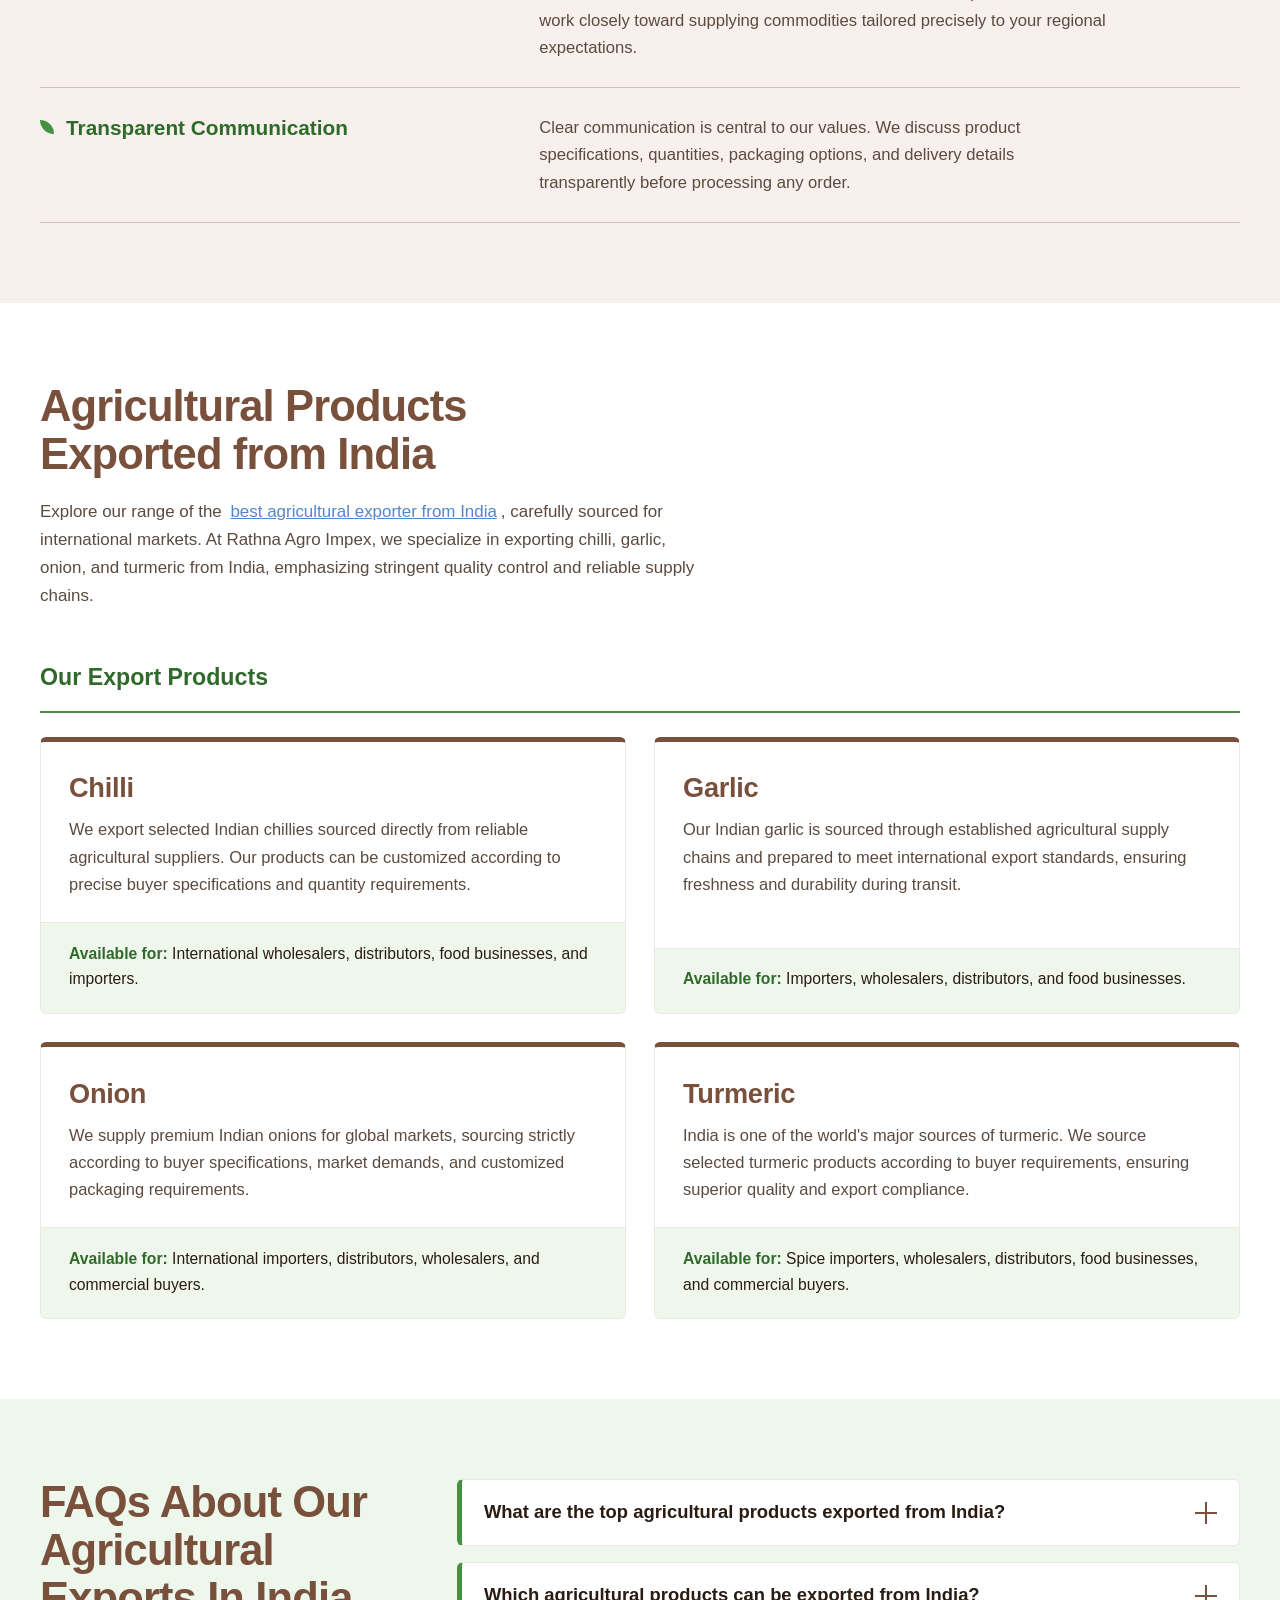
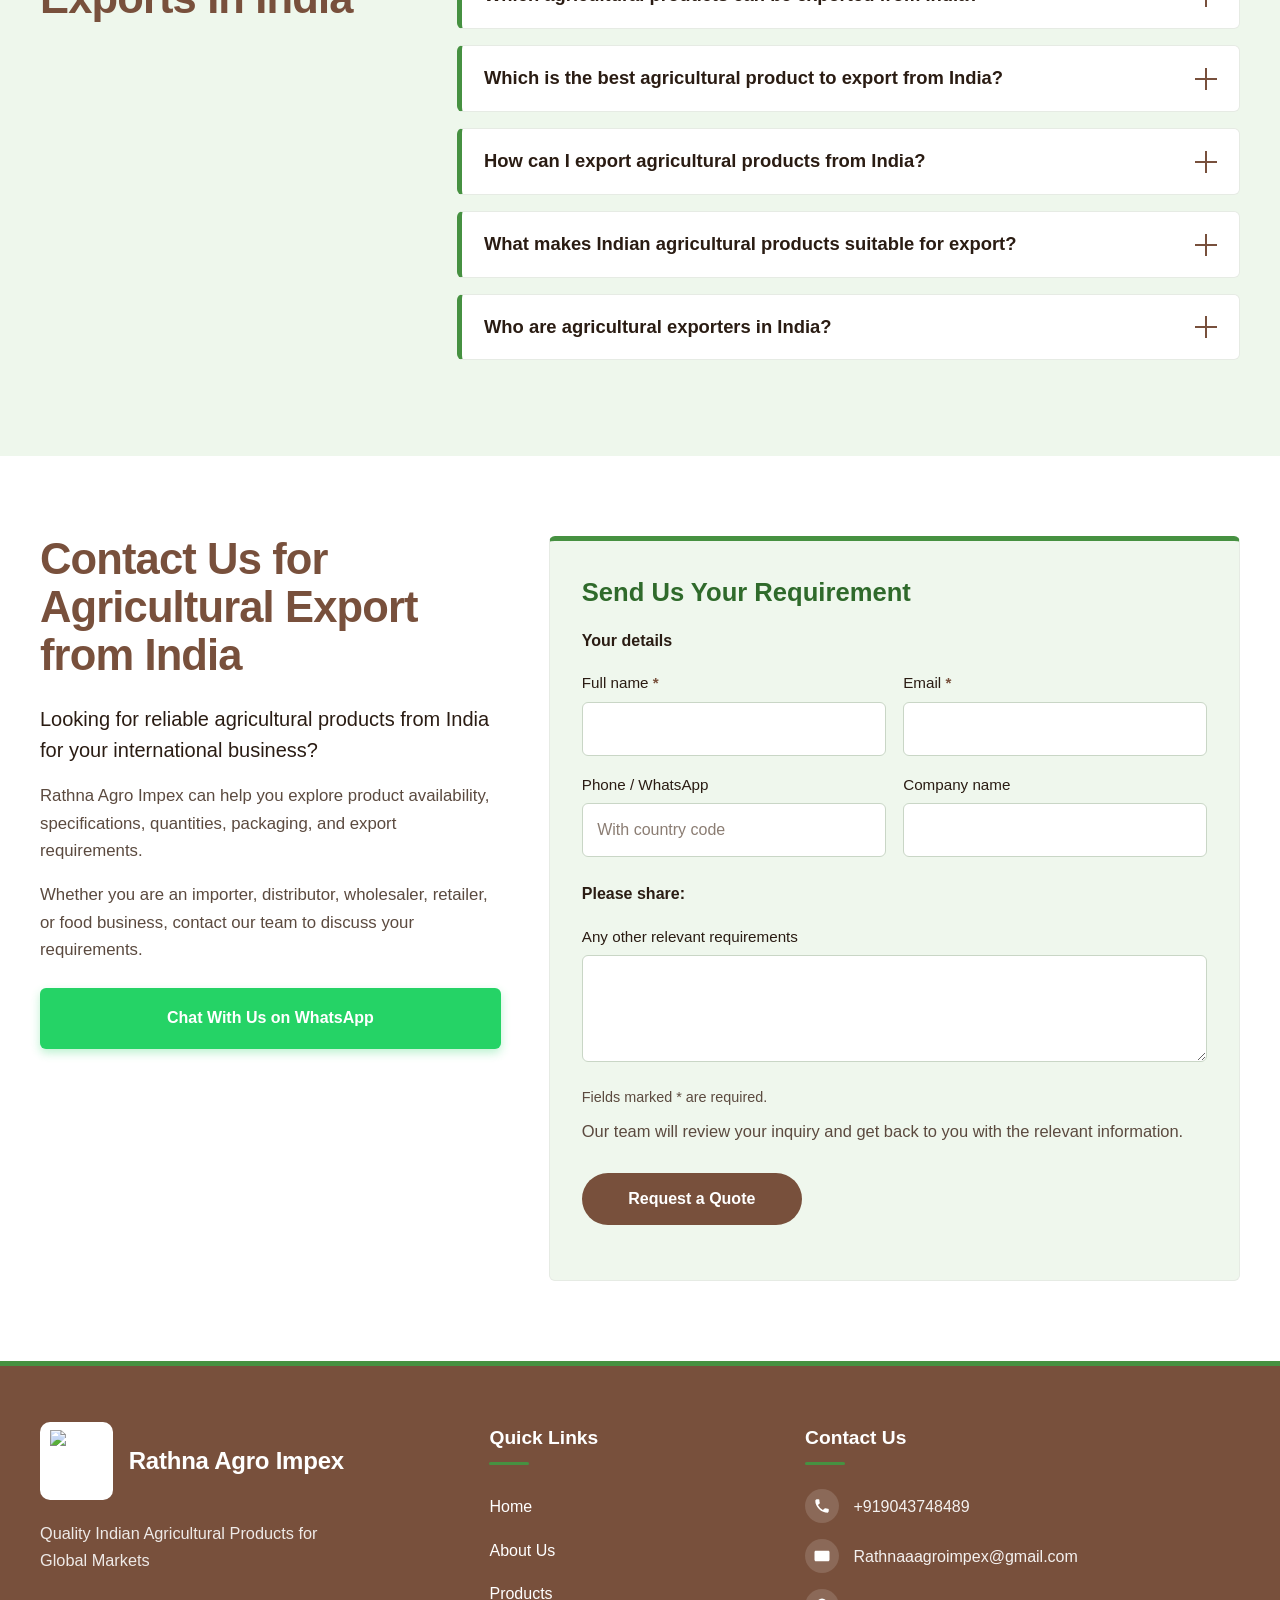
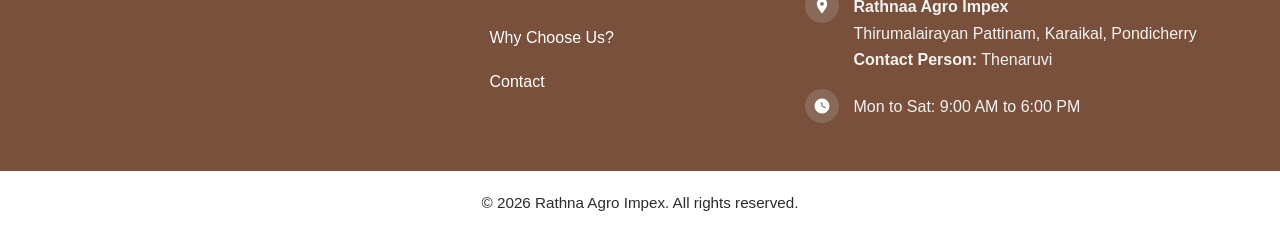
==== commit a559e8a0: "Add files via upload" ====
--- a/index.html
+++ b/index.html
@@ -6,53 +6,59 @@
   <meta name="viewport" content="width=device-width, initial-scale=1">
   <title>Best Agricultural Exporter from India | Rathna Agro Impex</title>
   <meta name="description"
-    content="Rathna Agro Impex sources, processes and exports quality Indian agricultural products: fresh produce, spices, grains and food products for global markets.">
-  <meta property="og:title" content="Best Agricultural Products Exported from India | Rathna Agro Impex">
+    content="Rathna Agro Impex sources,best agricultural exporter from India, processes and exports quality Indian agricultural products: fresh produce, spices, grains and food products for global markets.">
   <meta name="keywords"
-    content="Best Agricultural Products Exported from India, best agricultural exporter from India, agricultural exporter India, agro products exporter, agricultural products exporter, Indian agro exporter, farm products exporter, fresh agricultural products, quality agro products, Rathna Agro Impex, agriculture export company India, Indian food exporter, bulk agricultural products">
-  <link rel="icon" href="images/rathna-agro-impex.webp">
+    content="best agricultural exporter from India, best agricultural exporter from India, agricultural exporter India, agro products exporter, agricultural products exporter, Indian agro exporter, farm products exporter, fresh agricultural products, quality agro products, Rathna Agro Impex, agriculture export company India, Indian food exporter, bulk agricultural products">
+
+  <!-- Updated Favicon & Icons (Use PNG for best Google & browser compatibility) -->
+  <link rel="icon" href="https://rathnaagroimpex.store/images/rathna-agro-impex.png" type="image/png" sizes="32x32">
+  <link rel="apple-touch-icon" href="https://rathnaagroimpex.store/images/rathna-agro-impex.png" sizes="180x180">
+
   <link rel="preconnect" href="https://fonts.googleapis.com">
   <link rel="preconnect" href="https://fonts.gstatic.com" crossorigin>
+
   <link rel="canonical" href="https://rathnaagroimpex.store/">
+
+  <meta property="og:type" content="website">
+  <meta property="og:url" content="https://rathnaagroimpex.store/">
+  <meta property="og:title" content="Best Agricultural Exporter from India | Rathna Agro Impex">
+  <meta property="og:description" content="Rathna Agro Impex - Quality agricultural products and agro solutions.">
+  <meta property="og:image" content="https://rathnaagroimpex.store/images/rathna-agro-impex.png">
+
   <meta name="google-site-verification" content="iDg9OyIn3_H0q8_9b5mNYJLTX1Crp5eeGvkK58xwT1A" />
   <link
     href="https://fonts.googleapis.com/css2?family=Bricolage+Grotesque:opsz,wght@12..96,500;12..96,700;12..96,800&family=DM+Sans:wght@400;500;700&display=swap"
     rel="stylesheet">
-      <meta property="og:type" content="website">
-    <meta property="og:url" content="https://rathnaagroimpex.store/">
-    <meta property="og:title" content="Rathna Agro Impex">
-    <meta property="og:description"
-          content="Rathna Agro Impex - Quality agricultural products and agro solutions.">
-    <meta property="og:image"
-          content="https://rathnaagroimpex.store/images/rathna-agro-impex.webp">
   <link rel="stylesheet" href="css/style.css">
   <!-- Google tag (gtag.js) -->
-<script async src="https://www.googletagmanager.com/gtag/js?id=G-F57YGJGLJ2"></script>
-<script>
-  window.dataLayer = window.dataLayer || [];
-  function gtag(){dataLayer.push(arguments);}
-  gtag('js', new Date());
-
-  gtag('config', 'G-F57YGJGLJ2');
-</script>
-  <!-- Google Tag Manager -->
-<script>(function(w,d,s,l,i){w[l]=w[l]||[];w[l].push({'gtm.start':
-new Date().getTime(),event:'gtm.js'});var f=d.getElementsByTagName(s)[0],
-j=d.createElement(s),dl=l!='dataLayer'?'&l='+l:'';j.async=true;j.src=
-'https://www.googletagmanager.com/gtm.js?id='+i+dl;f.parentNode.insertBefore(j,f);
-})(window,document,'script','dataLayer','GTM-MH69GGMF');</script>
-<!-- End Google Tag Manager -->
+  <script async src="https://www.googletagmanager.com/gtag/js?id=G-F57YGJGLJ2"></script>
+  <script>
+    window.dataLayer = window.dataLayer || [];
+    function gtag() { dataLayer.push(arguments); }
+    gtag('js', new Date());
+
+    gtag('config', 'G-F57YGJGLJ2');
+  </script>
+  <script>(function (w, d, s, l, i) {
+      w[l] = w[l] || []; w[l].push({
+        'gtm.start':
+          new Date().getTime(), event: 'gtm.js'
+      }); var f = d.getElementsByTagName(s)[0],
+        j = d.createElement(s), dl = l != 'dataLayer' ? '&l=' + l : ''; j.async = true; j.src =
+          'https://www.googletagmanager.com/gtm.js?id=' + i + dl; f.parentNode.insertBefore(j, f);
+    })(window, document, 'script', 'dataLayer', 'GTM-MH69GGMF');</script>
 </head>
 
 <body>
-<!-- Google Tag Manager (noscript) -->
-<noscript><iframe src="https://www.googletagmanager.com/ns.html?id=GTM-MH69GGMF"
-height="0" width="0" style="display:none;visibility:hidden"></iframe></noscript>
-<!-- End Google Tag Manager (noscript) -->
+  <!-- Google Tag Manager (noscript) -->
+  <noscript><iframe src="https://www.googletagmanager.com/ns.html?id=GTM-MH69GGMF" height="0" width="0"
+      style="display:none;visibility:hidden"></iframe></noscript>
+  <!-- End Google Tag Manager (noscript) -->
   <header class="site-header" id="siteHeader">
     <div class="container header-inner">
       <a class="brand" href="#home" aria-label="Rathna Agro Impex home">
-        <img src="images/rathna-agro-impex.webp" alt="Best Agricultural Products Exported from India" title="Best Agricultural Products Exported from India" width="62" height="73">
+        <img src="images/rathna-agro-impex.webp" alt="best agricultural exporter from India"
+          title="best agricultural exporter from India" width="62" height="73">
       </a>
 
       <button class="nav-toggle" id="navToggle" aria-expanded="false" aria-controls="siteNav" aria-label="Open menu">
@@ -62,8 +68,8 @@
       <nav class="site-nav" id="siteNav" aria-label="Main">
         <ul>
           <li><a href="#home" class="active">Home</a></li>
-          <li><a href="#about">About Us</a></li>
-          <li><a href="#menu">Products</a></li>
+          <li><a href="about.html">About Us</a></li>
+          <li><a href="product.html">Products</a></li>
           <li><a href="#why-choose-us">Why Choose Us?</a></li>
           <li><a href="#contact">Contact</a></li>
         </ul>
@@ -76,10 +82,16 @@
       <div class="container hero-grid">
 
         <div class="hero-copy">
-          <h1>Best Agricultural Products Exported from India</h1>
+          <h1>best agricultural exporter from India</h1>
           <h2>Quality Indian Agricultural Products for Global Markets</h2>
-          <p>At Rathna Agro Impex, recognized as a leading best agricultural exporter from India, we connect the rich agricultural heritage of the country with buyers looking for the Best Agricultural Products Exported from India across the global market. As a dependable agricultural products exporter, we specialize in sourcing, processing, and supplying high-quality fresh agricultural products, spices, grains, and food items.</p>
-          <p>As a trusted agricultural exporter India, we focus on quality agro products, reliable sourcing, responsible practices, and efficient international supply. Whether you are looking for bulk agricultural products, processed food, or Indian agricultural commodities, our agriculture export company India helps businesses source products with complete confidence.</p>
+          <p>At Rathna Agro Impex, recognized as a leading best agricultural exporter from India, we connect the rich
+            agricultural heritage of the country with buyers looking for the Best Agricultural Products Exported from
+            India across the global market. As a dependable agricultural products exporter, we specialize in sourcing,
+            processing, and supplying high-quality fresh agricultural products, spices, grains, and food items.</p>
+          <p>As a trusted agricultural exporter India, we focus on quality agro products, reliable sourcing, responsible
+            practices, and efficient international supply. Whether you are looking for bulk agricultural products,
+            processed food, or Indian agricultural commodities, our agriculture export company India helps businesses
+            source products with complete confidence.</p>
 
           <div class="cta-row">
             <a class="btn btn-primary" href="#menu">Explore Our Products</a>
@@ -132,22 +144,29 @@
       <div class="products-list">
         <article class="product-card">
           <h3>Indian Agricultural Products</h3>
-          <p>India's diverse climate and agricultural regions provide an extensive export basket. As a seasoned Indian agro exporter, we source selected Indian agricultural products according to buyer requirements and applicable international export standards.</p>
+          <p>India's diverse climate and agricultural regions provide an extensive export basket. As a seasoned Indian
+            agro exporter, we source selected Indian agricultural products according to buyer requirements and
+            applicable international export standards.</p>
         </article>
 
         <article class="product-card">
           <h3>Food Products</h3>
-          <p>Working alongside trusted partners, our Indian food exporter portfolio ranges across products suitable for wholesalers, distributors, retailers, food businesses, and international importers looking for quality goods from India.</p>
+          <p>Working alongside trusted partners, our Indian food exporter portfolio ranges across products suitable for
+            wholesalers, distributors, retailers, food businesses, and international importers looking for quality goods
+            from India.</p>
         </article>
 
         <article class="product-card">
           <h3>Agricultural Commodities</h3>
-          <p>As a prominent agro products exporter, we supply selected agricultural commodities for international buyers, with strict attention to precise specifications, secure packaging, quantity, and shipment schedules.</p>
+          <p>As a prominent agro products exporter, we supply selected agricultural commodities for international
+            buyers, with strict attention to precise specifications, secure packaging, quantity, and shipment schedules.
+          </p>
         </article>
 
         <article class="product-card">
           <h3>Processed Food</h3>
-          <p>In addition to traditional farm products exporter offerings, our range includes processed food options and premium bulk agricultural products that add value to international supply chains.</p>
+          <p>In addition to traditional farm products exporter offerings, our range includes processed food options and
+            premium bulk agricultural products that add value to international supply chains.</p>
         </article>
       </div>
 
@@ -160,24 +179,34 @@
       <div class="about-top">
         <h2>About Our Agricultural Export Business</h2>
         <div class="about-intro">
-          <p class="about-lead">Rathna Agro Impex is an India-based agricultural exporter focused on supplying top-tier agricultural products from India to customers across international markets.</p>
-          <p>India has a rich agricultural tradition and produces a wide variety of crops, food items, and fresh agricultural products. Our objective as a trusted Indian agro exporter is to connect this diverse agricultural supply with global buyers through dependable export services.</p>
-          <p>We work closely with local suppliers to identify suitable goods, maintain agreed specifications, and support the entire export process from India.</p>
+          <p class="about-lead">Rathna Agro Impex is an India-based agricultural exporter focused on supplying top-tier
+            agricultural products from India to customers across international markets.</p>
+          <p>India has a rich agricultural tradition and produces a wide variety of crops, food items, and fresh
+            agricultural products. Our objective as a trusted Indian agro exporter is to connect this diverse
+            agricultural supply with global buyers through dependable export services.</p>
+          <p>We work closely with local suppliers to identify suitable goods, maintain agreed specifications, and
+            support the entire export process from India.</p>
         </div>
       </div>
 
       <div class="about-details">
         <article class="about-block">
           <h3>Our Approach to Agricultural Export</h3>
-          <p>Our approach combines responsible sourcing, quality agro products, transparent communication, and expert export coordination.</p>
-          <p>We understand that successful agri-exporting requires more than simply finding a product. International buyers need consistency, appropriate packaging, proper documentation, and dependable shipment coordination.</p>
-          <p>That is why, as a leading agriculture export company India, we aim to provide a complete and professional export experience for global customers.</p>
+          <p>Our approach combines responsible sourcing, quality agro products, transparent communication, and expert
+            export coordination.</p>
+          <p>We understand that successful agri-exporting requires more than simply finding a product. International
+            buyers need consistency, appropriate packaging, proper documentation, and dependable shipment coordination.
+          </p>
+          <p>That is why, as a leading agriculture export company India, we aim to provide a complete and professional
+            export experience for global customers.</p>
         </article>
 
         <article class="about-block about-mission">
           <h3>Connecting Indian Agriculture with the Global Market</h3>
-          <p>Our mission as a premier agricultural exporter India is to help bring quality goods from India to international markets while building long-term relationships with buyers, suppliers, and partners.</p>
-          <p>We continuously monitor customer requirements and market opportunities to maintain a robust export basket reflecting India's true agricultural capabilities.</p>
+          <p>Our mission as a premier agricultural exporter India is to help bring quality goods from India to
+            international markets while building long-term relationships with buyers, suppliers, and partners.</p>
+          <p>We continuously monitor customer requirements and market opportunities to maintain a robust export basket
+            reflecting India's true agricultural capabilities.</p>
         </article>
       </div>
 
@@ -191,27 +220,32 @@
       <div class="why-list">
         <article class="why-item">
           <h3>Quality-Focused Sourcing</h3>
-          <p>As a dedicated agro products exporter, we work with dependable suppliers to source agricultural products that strictly meet agreed-upon specifications and buyer requirements.</p>
+          <p>As a dedicated agro products exporter, we work with dependable suppliers to source agricultural products
+            that strictly meet agreed-upon specifications and buyer requirements.</p>
         </article>
 
         <article class="why-item">
           <h3>Reliable Export Support</h3>
-          <p>Our team coordinates the complete export journey—from product sourcing and documentation to secure packaging and international shipment arrangements.</p>
+          <p>Our team coordinates the complete export journey—from product sourcing and documentation to secure
+            packaging and international shipment arrangements.</p>
         </article>
 
         <article class="why-item">
           <h3>Wide Product Range</h3>
-          <p>Our comprehensive export portfolio allows international buyers to source multiple farm products exporter categories and bulk commodities from India through one reliable partner.</p>
+          <p>Our comprehensive export portfolio allows international buyers to source multiple farm products exporter
+            categories and bulk commodities from India through one reliable partner.</p>
         </article>
 
         <article class="why-item">
           <h3>International Market Focus</h3>
-          <p>We understand that different destination markets have unique standards. We work closely toward supplying commodities tailored precisely to your regional expectations.</p>
+          <p>We understand that different destination markets have unique standards. We work closely toward supplying
+            commodities tailored precisely to your regional expectations.</p>
         </article>
 
         <article class="why-item">
           <h3>Transparent Communication</h3>
-          <p>Clear communication is central to our values. We discuss product specifications, quantities, packaging options, and delivery details transparently before processing any order.</p>
+          <p>Clear communication is central to our values. We discuss product specifications, quantities, packaging
+            options, and delivery details transparently before processing any order.</p>
         </article>
       </div>
     </div>
@@ -222,7 +256,11 @@
 
       <div class="export-head">
         <h2>Agricultural Products Exported from India</h2>
-        <p>Explore our range of the <a href="https://willingsglobal.com/blog/global-market-trends-and-opportunities-in-agricultural-exports" class="highlight-link">Best Agricultural Products Exported from India</a>, carefully sourced for international markets. At Rathna Agro Impex, we specialize in exporting chilli, garlic, onion, and turmeric from India, emphasizing stringent quality control and reliable supply chains.</p>
+        <p>Explore our range of the <a
+            href="https://willingsglobal.com/blog/global-market-trends-and-opportunities-in-agricultural-exports"
+            class="highlight-link">best agricultural exporter from India</a>, carefully sourced for
+          international markets. At Rathna Agro Impex, we specialize in exporting chilli, garlic, onion, and turmeric
+          from India, emphasizing stringent quality control and reliable supply chains.</p>
       </div>
 
       <h3 class="export-subhead">Our Export Products</h3>
@@ -231,26 +269,34 @@
 
         <article class="export-card">
           <h4>Chilli</h4>
-          <p>We export selected Indian chillies sourced directly from reliable agricultural suppliers. Our products can be customized according to precise buyer specifications and quantity requirements.</p>
-          <p class="export-for"><strong>Available for:</strong> International wholesalers, distributors, food businesses, and importers.</p>
+          <p>We export selected Indian chillies sourced directly from reliable agricultural suppliers. Our products can
+            be customized according to precise buyer specifications and quantity requirements.</p>
+          <p class="export-for"><strong>Available for:</strong> International wholesalers, distributors, food
+            businesses, and importers.</p>
         </article>
 
         <article class="export-card">
           <h4>Garlic</h4>
-          <p>Our Indian garlic is sourced through established agricultural supply chains and prepared to meet international export standards, ensuring freshness and durability during transit.</p>
-          <p class="export-for"><strong>Available for:</strong> Importers, wholesalers, distributors, and food businesses.</p>
+          <p>Our Indian garlic is sourced through established agricultural supply chains and prepared to meet
+            international export standards, ensuring freshness and durability during transit.</p>
+          <p class="export-for"><strong>Available for:</strong> Importers, wholesalers, distributors, and food
+            businesses.</p>
         </article>
 
         <article class="export-card">
           <h4>Onion</h4>
-          <p>We supply premium Indian onions for global markets, sourcing strictly according to buyer specifications, market demands, and customized packaging requirements.</p>
-          <p class="export-for"><strong>Available for:</strong> International importers, distributors, wholesalers, and commercial buyers.</p>
+          <p>We supply premium Indian onions for global markets, sourcing strictly according to buyer specifications,
+            market demands, and customized packaging requirements.</p>
+          <p class="export-for"><strong>Available for:</strong> International importers, distributors, wholesalers, and
+            commercial buyers.</p>
         </article>
 
         <article class="export-card">
           <h4>Turmeric</h4>
-          <p>India is one of the world's major sources of turmeric. We source selected turmeric products according to buyer requirements, ensuring superior quality and export compliance.</p>
-          <p class="export-for"><strong>Available for:</strong> Spice importers, wholesalers, distributors, food businesses, and commercial buyers.</p>
+          <p>India is one of the world's major sources of turmeric. We source selected turmeric products according to
+            buyer requirements, ensuring superior quality and export compliance.</p>
+          <p class="export-for"><strong>Available for:</strong> Spice importers, wholesalers, distributors, food
+            businesses, and commercial buyers.</p>
         </article>
 
       </div>
@@ -268,32 +314,41 @@
 
         <details class="faq-item">
           <summary>What are the top agricultural products exported from India?</summary>
-          <p>India exports a diverse range of agricultural and food products, making the Best Agricultural Products Exported from India available across categories including rice, spices, cereals, fruits, vegetables, and processed commodities.</p>
+          <p>India exports a diverse range of agricultural and food products, making the Best Agricultural Products
+            Exported from India available across categories including rice, spices, cereals, fruits, vegetables, and
+            processed commodities.</p>
         </details>
 
         <details class="faq-item">
           <summary>Which agricultural products can be exported from India?</summary>
-          <p>A wide range of agricultural products from India can be exported, subject to destination regulations, including grains, spices, fresh produce, pulses, and oilseeds.</p>
+          <p>A wide range of agricultural products from India can be exported, subject to destination regulations,
+            including grains, spices, fresh produce, pulses, and oilseeds.</p>
         </details>
 
         <details class="faq-item">
           <summary>Which is the best agricultural product to export from India?</summary>
-          <p>Export potential depends on factors such as product availability, international demand, logistics, quality compliance, and your target regional market.</p>
+          <p>Export potential depends on factors such as product availability, international demand, logistics, quality
+            compliance, and your target regional market.</p>
         </details>
 
         <details class="faq-item">
           <summary>How can I export agricultural products from India?</summary>
-          <p>An exporter generally needs business registrations, compliant supplier networks, destination-market clearance, proper packaging, documentation, and coordinated logistics.</p>
+          <p>An exporter generally needs business registrations, compliant supplier networks, destination-market
+            clearance, proper packaging, documentation, and coordinated logistics.</p>
         </details>
 
         <details class="faq-item">
           <summary>What makes Indian agricultural products suitable for export?</summary>
-          <p>India's diverse agro-climatic zones provide abundant access to high-demand agricultural commodities, making it an ideal hub for international trade.</p>
+          <p>India's diverse agro-climatic zones provide abundant access to high-demand agricultural commodities, making
+            it an ideal hub for international trade.</p>
         </details>
 
         <details class="faq-item">
           <summary>Who are agricultural exporters in India?</summary>
-         <p>You can check official government export regulations, updates, and licensing policies directly through the <a href="https://www.dgft.gov.in/CP/" class="highlight-link" rel="noopener noreferrer">Directorate General of Foreign Trade (DGFT) portal</a>.</p>
+          <p>You can check official government export regulations, updates, and licensing policies directly through the
+            <a href="https://www.dgft.gov.in/CP/" class="highlight-link" rel="noopener noreferrer">Directorate General
+              of Foreign Trade (DGFT) portal</a>.
+          </p>
         </details>
 
       </div>
@@ -305,14 +360,18 @@
 
       <div class="contact-intro">
         <h2>Contact Us for Agricultural Export from India</h2>
-        <p class="contact-lead">Looking for reliable agricultural products from India for your international business?</p>
-        <p>Rathna Agro Impex can help you explore product availability, specifications, quantities, packaging, and export requirements.</p>
-        <p>Whether you are an importer, distributor, wholesaler, retailer, or food business, contact our team to discuss your requirements.</p>
-        
+        <p class="contact-lead">Looking for reliable agricultural products from India for your international business?
+        </p>
+        <p>Rathna Agro Impex can help you explore product availability, specifications, quantities, packaging, and
+          export requirements.</p>
+        <p>Whether you are an importer, distributor, wholesaler, retailer, or food business, contact our team to discuss
+          your requirements.</p>
+
         <!-- WhatsApp Direct Chat Button added here matching your design sample -->
         <div style="margin-top: 1.5rem;">
-          <a href="https://wa.me/919342667707?text=Hello%2C%20I%20would%20like%20to%20inquire%20about%20agricultural%20products." target="_blank" rel="noopener noreferrer" class="btn btn-whatsapp-chat">
-            
+          <a href="https://wa.me/919342667707?text=Hello%2C%20I%20would%20like%20to%20inquire%20about%20agricultural%20products."
+            target="_blank" rel="noopener noreferrer" class="btn btn-whatsapp-chat">
+
             Chat With Us on WhatsApp
           </a>
         </div>
@@ -359,7 +418,8 @@
           </fieldset>
 
           <p class="form-hint">Fields marked * are required.</p>
-          <p class="contact-note">Our team will review your inquiry and get back to you with the relevant information.</p>
+          <p class="contact-note">Our team will review your inquiry and get back to you with the relevant information.
+          </p>
 
           <button class="btn btn-primary" type="submit">Request a Quote</button>
           <p class="form-status" id="formStatus" role="status" aria-live="polite"></p>
@@ -374,7 +434,9 @@
 
       <div class="footer-col footer-about">
         <a class="footer-brand" href="#home" aria-label="Rathna Agro Impex home">
-          <span class="footer-logo"><img src="images/rathna-agro-impex.webp" alt="Best Agricultural Products Exported from India" title="Best Agricultural Products Exported from India" width="52" height="62"></span>
+          <span class="footer-logo"><img src="images/rathna-agro-impex.webp"
+              alt="best agricultural exporter from India"
+              title="best agricultural exporter from India" width="52" height="62"></span>
           <span class="footer-name">Rathna Agro Impex</span>
         </a>
         <p class="footer-tagline">Quality Indian Agricultural Products for Global Markets</p>
@@ -413,7 +475,11 @@
               <path
                 d="M12 2a7 7 0 0 0-7 7c0 5.2 7 13 7 13s7-7.8 7-13a7 7 0 0 0-7-7zm0 9.5A2.5 2.5 0 1 1 12 6.5a2.5 2.5 0 0 1 0 5z" />
             </svg>
-            <address>No,23 Murali Allikulam Street<br>TR pattinam Karaikal, Tamil Nadu 609606, India</address>
+            <address>
+              <strong>Rathnaa Agro Impex</strong><br>
+              Thirumalairayan Pattinam, Karaikal, Pondicherry<br>
+              <strong>Contact Person:</strong> Thenaruvi
+            </address>
           </li>
           <li>
             <svg viewBox="0 0 24 24" aria-hidden="true">
@@ -433,14 +499,19 @@
     </div>
   </footer>
 
-<!-- Floating WhatsApp widget -->
- <div class="floating-social-icons">
-    <a href="https://wa.me/918682922435?text=Hello%2C%20I%20would%20like%20to%20inquire%20about%20agricultural%20products." target="_blank" rel="noopener noreferrer" class="social-icon-bubble whatsapp-bubble" aria-label="WhatsApp Chat">
-      <svg xmlns="http://www.w3.org/2000/svg" viewBox="0 0 640 640"><path d="M476.9 161.1C435 119.1 379.2 96 319.9 96C197.5 96 97.9 195.6 97.9 318C97.9 357.1 108.1 395.3 127.5 429L96 544L213.7 513.1C246.1 530.8 282.6 540.1 319.8 540.1L319.9 540.1C442.2 540.1 544 440.5 544 318.1C544 258.8 518.8 203.1 476.9 161.1zM319.9 502.7C286.7 502.7 254.2 493.8 225.9 477L219.2 473L149.4 491.3L168 423.2L163.6 416.2C145.1 386.8 135.4 352.9 135.4 318C135.4 216.3 218.2 133.5 320 133.5C369.3 133.5 415.6 152.7 450.4 187.6C485.2 222.5 506.6 268.8 506.5 318.1C506.5 419.9 421.6 502.7 319.9 502.7zM421.1 364.5C415.6 361.7 388.3 348.3 383.2 346.5C378.1 344.6 374.4 343.7 370.7 349.3C367 354.9 356.4 367.3 353.1 371.1C349.9 374.8 346.6 375.3 341.1 372.5C308.5 356.2 287.1 343.4 265.6 306.5C259.9 296.7 271.3 297.4 281.9 276.2C283.7 272.5 282.8 269.3 281.4 266.5C280 263.7 268.9 236.4 264.3 225.3C259.8 214.5 255.2 216 251.8 215.8C248.6 215.6 244.9 215.6 241.2 215.6C237.5 215.6 231.5 217 226.4 222.5C221.3 228.1 207 241.5 207 268.8C207 296.1 226.9 322.5 229.6 326.2C232.4 329.9 268.7 385.9 324.4 410C359.6 425.2 373.4 426.5 391 423.9C401.7 422.3 423.8 410.5 428.4 397.5C433 384.5 433 373.4 431.6 371.1C430.3 368.6 426.6 367.2 421.1 364.5z"/></svg>
+  <!-- Floating WhatsApp widget -->
+  <div class="floating-social-icons">
+    <a href="https://wa.me/918682922435?text=Hello%2C%20I%20would%20like%20to%20inquire%20about%20agricultural%20products."
+      target="_blank" rel="noopener noreferrer" class="social-icon-bubble whatsapp-bubble" aria-label="WhatsApp Chat">
+      <svg xmlns="http://www.w3.org/2000/svg" viewBox="0 0 640 640">
+        <path
+          d="M476.9 161.1C435 119.1 379.2 96 319.9 96C197.5 96 97.9 195.6 97.9 318C97.9 357.1 108.1 395.3 127.5 429L96 544L213.7 513.1C246.1 530.8 282.6 540.1 319.8 540.1L319.9 540.1C442.2 540.1 544 440.5 544 318.1C544 258.8 518.8 203.1 476.9 161.1zM319.9 502.7C286.7 502.7 254.2 493.8 225.9 477L219.2 473L149.4 491.3L168 423.2L163.6 416.2C145.1 386.8 135.4 352.9 135.4 318C135.4 216.3 218.2 133.5 320 133.5C369.3 133.5 415.6 152.7 450.4 187.6C485.2 222.5 506.6 268.8 506.5 318.1C506.5 419.9 421.6 502.7 319.9 502.7zM421.1 364.5C415.6 361.7 388.3 348.3 383.2 346.5C378.1 344.6 374.4 343.7 370.7 349.3C367 354.9 356.4 367.3 353.1 371.1C349.9 374.8 346.6 375.3 341.1 372.5C308.5 356.2 287.1 343.4 265.6 306.5C259.9 296.7 271.3 297.4 281.9 276.2C283.7 272.5 282.8 269.3 281.4 266.5C280 263.7 268.9 236.4 264.3 225.3C259.8 214.5 255.2 216 251.8 215.8C248.6 215.6 244.9 215.6 241.2 215.6C237.5 215.6 231.5 217 226.4 222.5C221.3 228.1 207 241.5 207 268.8C207 296.1 226.9 322.5 229.6 326.2C232.4 329.9 268.7 385.9 324.4 410C359.6 425.2 373.4 426.5 391 423.9C401.7 422.3 423.8 410.5 428.4 397.5C433 384.5 433 373.4 431.6 371.1C430.3 368.6 426.6 367.2 421.1 364.5z" />
+      </svg>
     </a>
   </div>
 
+
   <script src="js/script.js"></script>
 </body>
 
-</html>
+</html>
--- a/css/style.css
+++ b/css/style.css
@@ -0,0 +1,2289 @@
+/* Rathna Agro Impex - header + hero */
+:root {
+  --green: #469141;
+  --green-dark: #2f6a2b;
+  --brown: #78503C;
+  --brown-dark: #5f3e2d;
+  --white: #FFFFFF;
+  --ink: #2a1c13;
+  --muted: #5b4a3f;
+  --line: #e6ebe4;
+
+  --font-head: "Bricolage Grotesque", "Segoe UI", Arial, sans-serif;
+  --font-body: "DM Sans", "Segoe UI", Arial, sans-serif;
+  --header-h: 88px;
+}
+
+*, *::before, *::after { box-sizing: border-box; }
+html { scroll-behavior: smooth; scroll-padding-top: var(--header-h); }
+body {
+  margin: 0;
+  font-family: var(--font-body);
+  color: var(--ink);
+  background: var(--white);
+  line-height: 1.65;
+  -webkit-font-smoothing: antialiased;
+}
+img, svg { display: block; max-width: 100%; }
+ul { list-style: none; margin: 0; padding: 0; }
+a { color: inherit; text-decoration: none; }
+:focus-visible { outline: 3px solid var(--green); outline-offset: 3px; border-radius: 4px; }
+
+.container { width: min(1200px, 100% - 3rem); margin-inline: auto; }
+
+/* ---------- Header ---------- */
+.site-header {
+  position: sticky;
+  top: 0;
+  z-index: 50;
+  height: var(--header-h);
+  background: var(--white);
+  border-bottom: 1px solid var(--line);
+  transition: box-shadow .25s ease;
+}
+.site-header.scrolled { box-shadow: 0 6px 20px rgba(42, 28, 19, .08); }
+.header-inner { height: 100%; display: flex; align-items: center; justify-content: space-between; gap: 1.5rem; }
+.brand img { height: 68px; width: auto; }
+
+.site-nav ul { display: flex; align-items: center; gap: 2.25rem; }
+.site-nav a {
+  position: relative;
+  display: inline-block;
+  padding: .5rem 0;
+  font-weight: 500;
+  font-size: 1.02rem;
+  color: var(--ink);
+  transition: color .2s ease;
+}
+.site-nav a::after {
+  content: "";
+  position: absolute;
+  left: 0; bottom: 0;
+  width: 100%; height: 3px;
+  background: var(--green);
+  border-radius: 2px;
+  transform: scaleX(0);
+  transform-origin: left;
+  transition: transform .25s ease;
+}
+.site-nav a:hover { color: var(--green-dark); }
+.site-nav a:hover::after,
+.site-nav a.active::after { transform: scaleX(1); }
+.site-nav a.active { color: var(--green-dark); font-weight: 700; }
+
+.nav-toggle {
+  display: none;
+  width: 46px; height: 46px;
+  padding: 0;
+  background: transparent;
+  border: 1px solid var(--line);
+  border-radius: 10px;
+  cursor: pointer;
+  flex-direction: column;
+  align-items: center;
+  justify-content: center;
+  gap: 5px;
+}
+.nav-toggle span {
+  width: 22px; height: 2px;
+  background: var(--brown);
+  border-radius: 2px;
+  transition: transform .25s ease, opacity .2s ease;
+}
+.nav-toggle[aria-expanded="true"] span:nth-child(1) { transform: translateY(7px) rotate(45deg); }
+.nav-toggle[aria-expanded="true"] span:nth-child(2) { opacity: 0; }
+.nav-toggle[aria-expanded="true"] span:nth-child(3) { transform: translateY(-7px) rotate(-45deg); }
+
+/* ---------- Hero ---------- */
+.hero { display: flex; flex-direction: column; min-height: calc(100vh - var(--header-h)); }
+.hero-grid {
+  flex: 1;
+  display: grid;
+  grid-template-columns: minmax(0, 1.15fr) minmax(0, .85fr);
+  align-items: center;
+  gap: 3rem;
+  padding-block: 4rem;
+}
+
+.hero-copy h1 {
+  margin: 0 0 1rem;
+  font-family: var(--font-head);
+  font-weight: 800;
+  font-size: clamp(2.4rem, 5.2vw, 4.3rem);
+  line-height: 1.04;
+  letter-spacing: -0.02em;
+  color: var(--green);
+  max-width: 14ch;
+}
+.hero-copy h2 {
+  margin: 0 0 1.5rem;
+  font-family: var(--font-head);
+  font-weight: 700;
+  font-size: clamp(1.2rem, 2vw, 1.6rem);
+  line-height: 1.3;
+  color: var(--brown);
+  max-width: 32ch;
+}
+.hero-copy p {
+  margin: 0 0 1rem;
+  max-width: 62ch;
+  font-size: 1.06rem;
+  color: var(black);
+}
+
+/* ---------- Hero background: colour + faded image ---------- */
+.hero {
+  position: relative;
+  isolation: isolate;                 /* keeps the image behind the content */
+  background-color: #eaf4e7;          /* soft green, a light tint of #469141 */
+}
+
+.hero::before {
+  content: "";
+  position: absolute;
+  inset: 0;
+  z-index: -1;
+  background: url("../images/best-agro-product.webp") center / cover no-repeat;
+  opacity: .60;                       /* image strength: 0.10 = subtle, 0.30 = stronger */
+  pointer-events: none;
+
+  /* fades the image out behind the text so the copy stays easy to read */
+  -webkit-mask-image: linear-gradient(to right, transparent 0%, #000 65%);
+          mask-image: linear-gradient(to right, transparent 0%, #000 65%);
+}
+
+/* Tablet and mobile: text is on top, so fade from the top instead */
+@media (max-width: 960px) {
+  .hero::before {
+    -webkit-mask-image: linear-gradient(to bottom, transparent 0%, #000 70%);
+            mask-image: linear-gradient(to bottom, transparent 0%, #000 70%);
+  }
+}
+
+.cta-row { display: flex; flex-wrap: wrap; gap: 1rem; margin-top: 2rem; }
+.btn {
+  display: inline-flex;
+  align-items: center;
+  justify-content: center;
+  padding: .95rem 1.75rem;
+  border: 2px solid transparent;
+  border-radius: 999px;
+  font-family: var(--font-body);
+  font-weight: 700;
+  font-size: 1rem;
+  transition: background-color .2s ease, color .2s ease, border-color .2s ease, transform .2s ease;
+}
+.btn:active { transform: translateY(1px); }
+.btn-primary { background: var(--brown); color: var(--white); }
+.btn-primary:hover { background: var(--brown-dark); }
+.btn-outline { border-color: var(--green); color: var(--green-dark); background: var(--white); }
+.btn-outline:hover { background: var(--green); color: var(--white); }
+
+/* Globe + rotating ring, echoing the logo */
+.hero-visual { justify-self: center; width: min(100%, 460px); }
+.hero-visual svg { width: 100%; height: auto; overflow: visible; }
+.globe { fill: var(--green); }
+.grid-lines { fill: none; stroke: var(--white); stroke-opacity: .28; stroke-width: 1.5; }
+.ring-arc {
+  fill: none;
+  stroke: var(--brown);
+  stroke-width: 10;
+  stroke-linecap: round;
+  stroke-dasharray: 850 281;
+}
+.ring-head { fill: var(--brown); }
+.ring { transform-origin: 200px 200px; animation: spin 48s linear infinite; }
+.globe-text {
+  fill: var(--white);
+  font-family: var(--font-head);
+  font-weight: 800;
+  font-size: 28px;
+  letter-spacing: -0.01em;
+}
+@keyframes spin { to { transform: rotate(360deg); } }
+
+.hero-strip { background: var(--brown); color: var(--white); overflow: hidden; }
+
+.hero-strip ul {
+  display: flex;
+  flex-wrap: nowrap;
+  width: max-content;      /* overrides .container width */
+  margin: 0;               /* overrides .container centering */
+  padding-block: 1.1rem;
+  font-family: var(--font-head);
+  font-weight: 700;
+  font-size: 1.05rem;
+  animation: marquee 30s linear infinite;
+}
+
+.hero-strip:hover ul,
+.hero-strip:focus-within ul { animation-play-state: paused; }
+
+.hero-strip li {
+  display: flex;
+  align-items: center;
+  gap: 3rem;
+  padding-right: 3rem;
+  white-space: nowrap;
+}
+
+.hero-strip li::after {
+  content: "";
+  width: 8px;
+  height: 8px;
+  border-radius: 50%;
+  background: rgba(255, 255, 255, .55);
+}
+
+@keyframes marquee { to { transform: translateX(-50%); } }
+
+/* Mobile: put this inside your existing @media (max-width: 520px) block */
+@media (max-width: 520px) {
+  .hero-strip ul { font-size: .98rem; animation-duration: 22s; }
+}
+
+/* Visitors who turned off animations: static wrapped list */
+@media (prefers-reduced-motion: reduce) {
+  .hero-strip ul { animation: none; width: auto; flex-wrap: wrap; padding-inline: 1.5rem; row-gap: .25rem; }
+  .hero-strip li.is-clone { display: none; }
+}
+
+/* ---------- Responsive ---------- */
+@media (max-width: 960px) {
+  :root { --header-h: 76px; }
+  .brand img { height: 58px; }
+  .nav-toggle { display: inline-flex; }
+.products { padding-block: 3.5rem; }
+.products-grid { grid-template-columns: 1fr; gap: 1.75rem; }
+.products-head h2 { max-width: 20ch; }
+  .site-nav {
+    position: absolute;
+    top: 100%;
+    left: 0; right: 0;
+    background: var(--white);
+    border-bottom: 1px solid var(--line);
+    box-shadow: 0 14px 24px rgba(42, 28, 19, .1);
+    max-height: 0;
+    overflow: hidden;
+    visibility: hidden;
+    transition: max-height .3s ease, visibility 0s linear .3s;
+  }
+  .site-nav.open { max-height: 380px; visibility: visible; transition: max-height .3s ease; }
+  .site-nav ul { flex-direction: column; align-items: stretch; gap: 0; padding: .5rem 1.5rem 1rem; }
+  .site-nav li + li { border-top: 1px solid var(--line); }
+  .site-nav a { display: block; padding: .9rem 0; }
+  .site-nav a::after { display: none; }
+  .site-nav a.active { color: var(--green-dark); }
+
+  .hero-grid { grid-template-columns: 1fr; gap: 2.5rem; padding-block: 2.5rem 3rem; }
+  .hero-visual { width: min(80%, 340px); }
+  .hero-copy h1 { max-width: 18ch; }
+  .about, .why { padding-block: 3.5rem; }
+.about-top { grid-template-columns: 1fr; gap: 1.5rem; margin-bottom: 2.5rem; }
+.about-top h2 { max-width: 20ch; }
+.about-details { grid-template-columns: 1fr; }
+.why h2 { margin-bottom: 1.75rem; }
+.why-item { grid-template-columns: 1fr; gap: .6rem; padding: 1.35rem 0; }
+.export-products { padding-block: 3.5rem; }
+.export-subhead { margin-top: 2.25rem; }
+.faq { padding-block: 3.5rem; }
+.faq-grid { grid-template-columns: 1fr; gap: 1.75rem; }
+.faq-head { position: static; }
+.faq-head h2 { max-width: 22ch; }
+.contact { padding-block: 3.5rem; }
+.contact-grid { grid-template-columns: 1fr; gap: 2rem; }
+.contact-intro h2 { max-width: 20ch; }
+.footer-inner { grid-template-columns: repeat(2, minmax(0, 1fr)); gap: 2.5rem 2rem; padding-block: 2.75rem 2.25rem; }
+.footer-about { grid-column: 1 / -1; }
+}
+
+@media (max-width: 520px) {
+  .container { width: min(1200px, 100% - 2rem); }
+  .cta-row .btn { width: 100%; }
+  .hero-strip ul { justify-content: flex-start; font-size: .98rem; }
+  .products-list { grid-template-columns: 1fr; }
+  .about-mission { padding: 1.6rem 1.35rem 1.75rem; }
+.about-intro .about-lead { font-size: 1.12rem; }
+.export-grid { grid-template-columns: 1fr; }
+.export-card { padding: 1.5rem 1.35rem 0; }
+.export-card .export-for { margin-inline: -1.35rem; padding-inline: 1.35rem; }
+.faq-item summary { padding: 1.1rem 1rem; font-size: 1.05rem; }
+.faq-item p { padding: 0 1rem 1.25rem; font-size: 1rem; }
+.contact-card { padding: 1.6rem 1.25rem 1.75rem; }
+.contact-intro .contact-lead { font-size: 1.12rem; }
+.contact-card .btn { width: 100%; }
+.footer-inner { grid-template-columns: 1fr; gap: 2rem; }
+.footer-name { font-size: 1.25rem; }
+.footer-title { margin-bottom: 1.15rem; }
+}
+
+@media (prefers-reduced-motion: reduce) {
+  html { scroll-behavior: auto; }
+  .ring { animation: none; }
+  * { transition-duration: .01ms !important; }
+  .product-card.reveal { opacity: 1; transform: none; }
+  .about-block.reveal, .why-item.reveal { opacity: 1; transform: none; }
+  .export-card.reveal { opacity: 1; transform: none; }
+  .faq-item[open] p { animation: none; }
+}
+
+/* ---------- Products section ---------- */
+.products { background: var(--green-tint); padding-block: 5rem; }
+.products-grid {
+  display: grid;
+  grid-template-columns: minmax(0, .8fr) minmax(0, 1.7fr);
+  gap: 3rem;
+  align-items: start;
+}
+.products-head h2 {
+  margin: 0;
+  font-family: var(--font-head);
+  font-weight: 800;
+  font-size: clamp(1.9rem, 3.4vw, 2.9rem);
+  line-height: 1.1;
+  letter-spacing: -0.02em;
+  color: var(--brown);
+  max-width: 12ch;
+}
+.products-list {
+  display: grid;
+  grid-template-columns: repeat(2, minmax(0, 1fr));
+  gap: 1.5rem;
+}
+.product-card {
+  background: var(--white);
+  border: 1px solid var(--line);
+  border-top: 5px solid var(--green);
+  border-radius: 6px;
+  padding: 1.75rem 1.6rem 1.9rem;
+  transition: border-top-color .25s ease;
+}
+.product-card:hover { border-top-color: var(--brown); }
+.product-card h3 {
+  margin: 0 0 .75rem;
+  font-family: var(--font-head);
+  font-weight: 700;
+  font-size: 1.3rem;
+  line-height: 1.25;
+  color: var(--green-dark);
+}
+.product-card p { margin: 0; color: var(--muted); font-size: 1.02rem; }
+
+/* one-time entrance (class added by JS, so content shows even without JS) */
+.product-card.reveal { opacity: 0; transform: translateY(18px); }
+.product-card.reveal.in {
+  opacity: 1;
+  transform: none;
+  transition: opacity .6s ease, transform .6s ease, border-top-color .25s ease;
+}
+
+/* ---------- About section (white background) ---------- */
+.about { background: var(--white); padding-block: 5rem; }
+.about-top {
+  display: grid;
+  grid-template-columns: minmax(0, .9fr) minmax(0, 1.1fr);
+  gap: 3rem;
+  align-items: start;
+  margin-bottom: 3.5rem;
+}
+.about h2,
+.why h2 {
+  margin: 0;
+  font-family: var(--font-head);
+  font-weight: 800;
+  font-size: clamp(1.9rem, 3.4vw, 2.9rem);
+  line-height: 1.1;
+  letter-spacing: -0.02em;
+  color: var(--brown);
+}
+.about-top h2 { max-width: 14ch; }
+.about-intro p { margin: 0 0 1rem; max-width: 62ch; color: var(--muted); font-size: 1.05rem; }
+.about-intro .about-lead { font-size: 1.25rem; font-weight: 500; line-height: 1.55; color: var(--ink); }
+
+.about-details {
+  display: grid;
+  grid-template-columns: repeat(2, minmax(0, 1fr));
+  gap: 2rem;
+  align-items: stretch;
+}
+.about-block h3 {
+  margin: 0 0 1rem;
+  font-family: var(--font-head);
+  font-weight: 700;
+  font-size: 1.4rem;
+  line-height: 1.25;
+  color: var(--green-dark);
+}
+.about-block p { margin: 0 0 .9rem; color: var(--muted); font-size: 1.02rem; }
+.about-block p:last-child { margin-bottom: 0; }
+.about-block:not(.about-mission) { padding: .25rem 0 .25rem 1.75rem; border-left: 4px solid var(--green); }
+
+/* The one bold panel: the mission */
+.about-mission { background: var(--brown); border-radius: 6px; padding: 2rem 2rem 2.25rem; }
+.about-mission h3 { color: var(--white); }
+.about-mission p { color: rgba(255, 255, 255, .92); }
+
+/* ---------- Why Choose Us (warm tint background) ---------- */
+.why { background: var(--brown-tint); padding-block: 5rem; }
+.why h2 { max-width: 22ch; margin-bottom: 2.5rem; }
+.why-item {
+  display: grid;
+  grid-template-columns: minmax(0, 1fr) minmax(0, 1.5fr);
+  gap: 2rem;
+  padding: 1.6rem 0;
+  border-top: 1px solid rgba(120, 80, 60, .28);
+}
+.why-item:last-child { border-bottom: 1px solid rgba(120, 80, 60, .28); }
+.why-item h3 {
+  display: flex;
+  align-items: flex-start;
+  gap: .75rem;
+  margin: 0;
+  font-family: var(--font-head);
+  font-weight: 700;
+  font-size: 1.3rem;
+  line-height: 1.3;
+  color: var(--green-dark);
+}
+.why-item h3::before {          /* small leaf marker */
+  content: "";
+  flex: none;
+  width: 14px; height: 14px;
+  margin-top: .3em;
+  background: var(--green);
+  border-radius: 0 100% 0 100%;
+}
+.why-item p { margin: 0; max-width: 62ch; color: var(--muted); font-size: 1.04rem; }
+
+/* one-time entrance (classes added by JS, so content shows even without JS) */
+.about-block.reveal,
+.why-item.reveal { opacity: 0; transform: translateY(18px); }
+.about-block.reveal.in,
+.why-item.reveal.in { opacity: 1; transform: none; transition: opacity .6s ease, transform .6s ease; }
+
+/* ---------- Export products section (white background) ---------- */
+.export-products { background: var(--white); padding-block: 5rem; }
+
+.export-head h2 {
+  margin: 0 0 1.25rem;
+  font-family: var(--font-head);
+  font-weight: 800;
+  font-size: clamp(1.9rem, 3.4vw, 2.9rem);
+  line-height: 1.1;
+  letter-spacing: -0.02em;
+  color: var(--brown);
+  max-width: 20ch;
+}
+.export-head p { margin: 0; max-width: 70ch; color: var(--muted); font-size: 1.06rem; }
+
+.export-subhead {
+  margin: 3rem 0 1.5rem;
+  padding-bottom: .9rem;
+  border-bottom: 2px solid var(--green);
+  font-family: var(--font-head);
+  font-weight: 700;
+  font-size: 1.45rem;
+  color: var(--green-dark);
+}
+
+.export-grid {
+  display: grid;
+  grid-template-columns: repeat(2, minmax(0, 1fr));
+  gap: 1.75rem;
+}
+.export-card {
+  display: flex;
+  flex-direction: column;
+  background: var(--white);
+  border: 1px solid var(--line);
+  border-top: 5px solid var(--brown);
+  border-radius: 6px;
+  padding: 1.9rem 1.75rem 0;
+  overflow: hidden;
+  transition: border-top-color .25s ease;
+}
+.export-card:hover { border-top-color: var(--green); }
+.export-card h4 {
+  margin: 0 0 .8rem;
+  font-family: var(--font-head);
+  font-weight: 800;
+  font-size: 1.7rem;
+  line-height: 1.15;
+  letter-spacing: -0.01em;
+  color: var(--brown);
+}
+.export-card p { margin: 0; color: var(--muted); font-size: 1.03rem; }
+
+/* "Available for" strip stays at the bottom so all four cards line up */
+.export-card .export-for {
+  margin: 1.5rem -1.75rem 0;
+  padding: 1.1rem 1.75rem 1.3rem;
+  margin-top: auto;
+  background: var(--green-tint);
+  border-top: 1px solid var(--line);
+  color: var(--ink);
+  font-size: .98rem;
+}
+.export-card > p:not(.export-for) { margin-bottom: 1.5rem; }
+.export-for strong { color: var(--green-dark); font-weight: 700; }
+
+/* one-time entrance (class added by JS, so content shows even without JS) */
+.export-card.reveal { opacity: 0; transform: translateY(18px); }
+.export-card.reveal.in {
+  opacity: 1;
+  transform: none;
+  transition: opacity .6s ease, transform .6s ease, border-top-color .25s ease;
+}
+/* ---------- FAQ section (soft green background) ---------- */
+.faq { background: var(--green-tint); padding-block: 5rem; }
+.faq-grid {
+  display: grid;
+  grid-template-columns: minmax(0, .8fr) minmax(0, 1.7fr);
+  gap: 3rem;
+  align-items: start;
+}
+.faq-head { top: calc(var(--header-h) + 1.5rem); }
+.faq-head h2 {
+  margin: 0;
+  font-family: var(--font-head);
+  font-weight: 800;
+  font-size: clamp(1.9rem, 3.4vw, 2.9rem);
+  line-height: 1.1;
+  letter-spacing: -0.02em;
+  color: var(--brown);
+  max-width: 15ch;
+}
+
+.faq-item {
+  background: var(--white);
+  border: 1px solid var(--line);
+  border-left: 5px solid var(--green);
+  border-radius: 6px;
+  margin-bottom: 1rem;
+  transition: border-left-color .25s ease;
+}
+.faq-item[open] { border-left-color: var(--brown); }
+
+.faq-item summary {
+  display: flex;
+  align-items: flex-start;
+  justify-content: space-between;
+  gap: 1rem;
+  padding: 1.25rem 1.4rem;
+  list-style: none;
+  cursor: pointer;
+  font-family: var(--font-head);
+  font-weight: 700;
+  font-size: 1.15rem;
+  line-height: 1.35;
+  color: var(--ink);
+  transition: color .2s ease;
+}
+.faq-item summary::-webkit-details-marker { display: none; }
+.faq-item summary:hover { color: var(--green-dark); }
+.faq-item summary:focus-visible { outline-offset: -3px; }
+
+/* plus icon that turns into a cross when open */
+.faq-item summary::after {
+  content: "";
+  flex: none;
+  width: 22px;
+  height: 22px;
+  margin-top: .1em;
+  background:
+    linear-gradient(var(--brown), var(--brown)) center / 100% 2px no-repeat,
+    linear-gradient(var(--brown), var(--brown)) center / 2px 100% no-repeat;
+  transition: transform .25s ease;
+}
+.faq-item[open] summary::after { transform: rotate(45deg); }
+
+.faq-item p {
+  margin: 0;
+  padding: 0 1.4rem 1.5rem;
+  max-width: 68ch;
+  color: var(--muted);
+  font-size: 1.04rem;
+}
+.faq-item[open] p { animation: faqIn .3s ease; }
+@keyframes faqIn {
+  from { opacity: 0; transform: translateY(-6px); }
+  to   { opacity: 1; transform: none; }
+}
+/* ---------- Contact section (white background) ---------- */
+.contact { background: var(--white); padding-block: 5rem; }
+.contact-grid {
+  display: grid;
+  grid-template-columns: minmax(0, .95fr) minmax(0, 1.05fr);
+  gap: 3.5rem;
+  align-items: start;
+}
+.contact-intro h2 {
+  margin: 0 0 1.5rem;
+  font-family: var(--font-head);
+  font-weight: 800;
+  font-size: clamp(1.9rem, 3.4vw, 2.9rem);
+  line-height: 1.1;
+  letter-spacing: -0.02em;
+  color: var(--brown);
+  max-width: 16ch;
+}
+.contact-intro p { margin: 0 0 1rem; max-width: 60ch; color: var(--muted); font-size: 1.05rem; }
+.contact-intro .contact-lead { font-size: 1.25rem; font-weight: 500; line-height: 1.55; color: var(--ink); }
+
+.contact-card {
+  background: var(--green-tint);
+  border: 1px solid var(--line);
+  border-top: 5px solid var(--green);
+  border-radius: 6px;
+  padding: 2.25rem 2rem 2.4rem;
+}
+.contact-card h3 {
+  margin: 0 0 1.25rem;
+  font-family: var(--font-head);
+  font-weight: 700;
+  font-size: 1.6rem;
+  line-height: 1.2;
+  color: var(--green-dark);
+}
+.share-label { margin: 0 0 .75rem; font-weight: 700; color: var(--ink); }
+
+.checklist { margin: 0 0 1.5rem; }
+.checklist li {
+  position: relative;
+  padding: .45rem 0 .45rem 1.75rem;
+  border-bottom: 1px solid rgba(70, 145, 65, .22);
+  color: var(--ink);
+  font-size: 1.03rem;
+}
+.checklist li:last-child { border-bottom: 0; }
+.checklist li::before {          /* same leaf marker as Why Choose Us */
+  content: "";
+  position: absolute;
+  left: 0; top: 1em;
+  width: 12px; height: 12px;
+  background: var(--green);
+  border-radius: 0 100% 0 100%;
+}
+.contact-note { margin: 0 0 1.75rem; color: var(--muted); font-size: 1.03rem; }
+.contact-card .btn { min-width: 220px; }
+
+/* ---------- Footer (brown) ---------- */
+.site-footer { background: var(--brown); color: var(--white); border-top: 5px solid var(--green); }
+.footer-inner {
+  display: grid;
+  grid-template-columns: minmax(0, 1.2fr) minmax(0, .8fr) minmax(0, 1.3fr);
+  gap: 3rem;
+  padding-block: 3.5rem 3rem;
+}
+.site-footer :focus-visible { outline-color: var(--white); }
+
+/* brand column */
+.footer-brand { display: inline-flex; align-items: center; gap: 1rem; }
+.footer-logo {
+  display: grid;
+  place-items: center;
+  padding: .5rem .65rem;
+  background: var(--white);
+  border-radius: 10px;
+}
+.footer-logo img { height: 62px; width: auto; }
+.footer-name {
+  font-family: var(--font-head);
+  font-weight: 800;
+  font-size: 1.5rem;
+  line-height: 1.15;
+  letter-spacing: -0.01em;
+}
+.footer-tagline { margin: 1.25rem 0 0; max-width: 32ch; color: rgba(255, 255, 255, .88); font-size: 1.02rem; }
+
+/* column headings */
+.footer-title {
+  position: relative;
+  margin: 0 0 1.5rem;
+  padding-bottom: .75rem;
+  font-family: var(--font-head);
+  font-weight: 700;
+  font-size: 1.2rem;
+  color: var(--white);
+}
+.footer-title::after {
+  content: "";
+  position: absolute;
+  left: 0; bottom: 0;
+  width: 40px; height: 3px;
+  background: var(--green);
+  border-radius: 2px;
+}
+
+/* quick links */
+.footer-nav li + li { margin-top: .35rem; }
+.footer-nav a {
+  display: inline-block;
+  padding: .3rem 0;
+  font-weight: 500;
+  border-bottom: 2px solid transparent;
+  transition: border-color .2s ease, padding-left .2s ease;
+}
+.footer-nav a:hover { border-bottom-color: var(--white); padding-left: .35rem; }
+
+/* contact details */
+.footer-contact li {
+  display: flex;
+  align-items: flex-start;
+  gap: .9rem;
+  color: rgba(255, 255, 255, .92);
+}
+.footer-contact li + li { margin-top: 1rem; }
+.footer-contact svg {
+  flex: none;
+  width: 34px;
+  height: 34px;
+  padding: 8px;
+  background: rgba(255, 255, 255, .14);
+  border-radius: 50%;
+  fill: var(--white);
+}
+.footer-contact a,
+.footer-contact address,
+.footer-contact span { padding-top: .3rem; font-style: normal; overflow-wrap: anywhere; }
+.footer-contact a { border-bottom: 1px solid transparent; transition: border-color .2s ease; }
+.footer-contact a:hover { border-bottom-color: var(--white); }
+
+/* bottom bar */
+.footer-bottom { border-top: 1px solid rgba(255, 255, 255, .22); }
+.footer-bottom p {
+  margin: 0;
+  padding-block: 1.1rem;
+  font-size: .95rem;
+  color: rgba(7, 6, 6, 0.85);
+}
+
+/* ================= RESPONSIVE: keep this block at the END of the file ================= */
+
+/* Missing colour variables (used by Menu, Why Choose Us, FAQ, cards) */
+:root {
+  --green-tint: #eff7ed;
+  --brown-tint: #f7f0ec;
+}
+
+/* ---------- Tablet and below ---------- */
+@media (max-width: 960px) {
+  .products, .about, .why, .export-products, .faq, .contact { padding-block: 3.5rem; }
+
+  .products-grid, .faq-grid, .contact-grid { grid-template-columns: 1fr; gap: 1.75rem; }
+  .contact-grid { gap: 2rem; }
+  .products-head h2 { max-width: 20ch; }
+
+  .about-top { grid-template-columns: 1fr; gap: 1.5rem; margin-bottom: 2.5rem; }
+  .about-top h2 { max-width: 20ch; }
+  .about-details { grid-template-columns: 1fr; }
+
+  .why h2 { margin-bottom: 1.75rem; }
+  .why-item { grid-template-columns: 1fr; gap: .6rem; padding: 1.35rem 0; }
+
+  .export-subhead { margin-top: 2.25rem; }
+
+  .faq-head { position: static; }
+  .faq-head h2 { max-width: 22ch; }
+
+  .contact-intro h2 { max-width: 20ch; }
+
+  .footer-inner { grid-template-columns: repeat(2, minmax(0, 1fr)); gap: 2.5rem 2rem; padding-block: 2.75rem 2.25rem; }
+  .footer-about { grid-column: 1 / -1; }
+}
+
+/* ---------- Phones ---------- */
+@media (max-width: 640px) {
+  .container { width: min(1200px, 100% - 2rem); }
+  .products, .about, .why, .export-products, .faq, .contact { padding-block: 3rem; }
+
+  /* single-column card grids */
+  .products-list, .export-grid { grid-template-columns: 1fr; }
+
+  /* full-width buttons */
+  .cta-row .btn, .contact-card .btn { width: 100%; min-width: 0; }
+
+  .hero-copy p { font-size: 1rem; }
+
+  .about-block:not(.about-mission) { padding-left: 1.1rem; }
+  .about-mission { padding: 1.6rem 1.35rem 1.75rem; }
+  .about-intro .about-lead, .contact-intro .contact-lead { font-size: 1.12rem; }
+
+  .export-card { padding: 1.5rem 1.35rem 0; }
+  .export-card .export-for { margin-inline: -1.35rem; padding-inline: 1.35rem; }
+
+  .faq-item summary { padding: 1.1rem 1rem; font-size: 1.05rem; }
+  .faq-item p { padding: 0 1rem 1.25rem; font-size: 1rem; }
+
+  .contact-card { padding: 1.6rem 1.25rem 1.75rem; }
+
+  .footer-inner { grid-template-columns: 1fr; gap: 2rem; }
+  .footer-name { font-size: 1.25rem; }
+  .footer-title { margin-bottom: 1.15rem; }
+  .footer-nav a { padding-block: .5rem; }      /* bigger tap area */
+}
+
+/* ---------- Small phones (360px and below) ---------- */
+@media (max-width: 380px) {
+  .brand img { height: 50px; }
+  .hero-copy h1 { font-size: 2.05rem; }
+  .btn { padding: .85rem 1.25rem; }
+  .export-card h4 { font-size: 1.5rem; }
+  .footer-logo img { height: 52px; }
+}
+/* ---------- Contact enquiry form ---------- */
+
+/* desktop only: give the form a little more width */
+@media (min-width: 961px) {
+  .contact-grid { grid-template-columns: minmax(0, .8fr) minmax(0, 1.2fr); gap: 3rem; }
+}
+
+.enquiry-form { position: relative; }
+.enquiry-form fieldset { margin: 0 0 1.5rem; padding: 0; border: 0; min-width: 0; }
+.enquiry-form .share-label { padding: 0; margin: 0 0 1rem; }
+
+.form-grid {
+  display: grid;
+  grid-template-columns: repeat(2, minmax(0, 1fr));
+  gap: 1rem 1.1rem;
+}
+.field { display: flex; flex-direction: column; gap: .4rem; min-width: 0; }
+.field-full { grid-column: 1 / -1; }
+.field label { font-weight: 500; font-size: .95rem; color: var(--ink); }
+.field label span { color: var(--brown); font-weight: 700; }
+
+.field input,
+.field textarea {
+  width: 100%;
+  padding: .8rem .9rem;
+  font: inherit;
+  font-size: 1rem;              /* 16px stops iPhones zooming in on focus */
+  color: var(--ink);
+  background: var(--white);
+  border: 1.5px solid #c9d6c6;
+  border-radius: 6px;
+  transition: border-color .2s ease, box-shadow .2s ease;
+}
+.field textarea { min-height: 104px; resize: vertical; }
+.field input::placeholder,
+.field textarea::placeholder { color: #8b7d73; }
+.field input:hover,
+.field textarea:hover { border-color: var(--green); }
+.field input:focus,
+.field textarea:focus {
+  outline: none;
+  border-color: var(--green-dark);
+  box-shadow: 0 0 0 3px rgba(70, 145, 65, .25);
+}
+.was-validated .field input:invalid,
+.was-validated .field textarea:invalid { border-color: #b3261e; }
+
+.form-hint { margin: 0 0 .5rem; font-size: .9rem; color: var(--muted); }
+.hp { position: absolute; left: -9999px; width: 1px; height: 1px; overflow: hidden; }  /* spam trap */
+
+.enquiry-form .btn { cursor: pointer; }
+.enquiry-form .btn:disabled { opacity: .7; cursor: wait; }
+
+.form-status { margin: 1rem 0 0; font-weight: 500; }
+.form-status:not(:empty) { padding: .85rem 1rem; border-radius: 6px; }
+.form-status.success { background: #e3f1e0; color: var(--green-dark); border-left: 4px solid var(--green); }
+.form-status.error { background: #fbe9e7; color: #8a1c14; border-left: 4px solid #b3261e; }
+
+/* phones: one field per row */
+@media (max-width: 560px) {
+  .form-grid { grid-template-columns: 1fr; }
+}
+/* ---------- FAQ background image ---------- */
+.faq {
+  position: relative;
+  isolation: isolate;
+}
+
+.faq::before {
+  content: "";
+  position: absolute;
+  inset: 0;
+  z-index: -1;
+  background: url("../images/best-agro-import.webp") center / cover no-repeat;
+  opacity: 1;                 /* image at full strength now */
+}
+
+.faq::after {
+  content: "";
+  position: absolute;
+  inset: 0;
+  z-index: -1;
+  background: var(--green-tint);
+  opacity: .65;                /* tint strength: raise this if text gets hard to read */
+  pointer-events: none;
+}
+.highlight-link {
+    /* Example highlight color (yellow) */
+    color: #5287c8 !important;   /* Ensures text remains readable */
+    padding: 2px 4px;
+    border-radius: 3px;
+    text-decoration: underline;
+}
+/* Rathna Agro Impex - header + hero */
+:root {
+  --green: #469141;
+  --green-dark: #2f6a2b;
+  --brown: #78503C;
+  --brown-dark: #5f3e2d;
+  --white: #FFFFFF;
+  --ink: #2a1c13;
+  --muted: #5b4a3f;
+  --line: #e6ebe4;
+
+  --font-head: "Bricolage Grotesque", "Segoe UI", Arial, sans-serif;
+  --font-body: "DM Sans", "Segoe UI", Arial, sans-serif;
+  --header-h: 88px;
+}
+
+*, *::before, *::after { box-sizing: border-box; }
+html { scroll-behavior: smooth; scroll-padding-top: var(--header-h); }
+body {
+  margin: 0;
+  font-family: var(--font-body);
+  color: var(--ink);
+  background: var(--white);
+  line-height: 1.65;
+  -webkit-font-smoothing: antialiased;
+}
+img, svg { display: block; max-width: 100%; }
+ul { list-style: none; margin: 0; padding: 0; }
+a { color: inherit; text-decoration: none; }
+:focus-visible { outline: 3px solid var(--green); outline-offset: 3px; border-radius: 4px; }
+
+.container { width: min(1200px, 100% - 3rem); margin-inline: auto; }
+
+/* ---------- Header ---------- */
+.site-header {
+  position: sticky;
+  top: 0;
+  z-index: 50;
+  height: var(--header-h);
+  background: var(--white);
+  border-bottom: 1px solid var(--line);
+  transition: box-shadow .25s ease;
+}
+.site-header.scrolled { box-shadow: 0 6px 20px rgba(42, 28, 19, .08); }
+.header-inner { height: 100%; display: flex; align-items: center; justify-content: space-between; gap: 1.5rem; }
+.brand img { height: 68px; width: auto; }
+
+.site-nav ul { display: flex; align-items: center; gap: 2.25rem; }
+.site-nav a {
+  position: relative;
+  display: inline-block;
+  padding: .5rem 0;
+  font-weight: 500;
+  font-size: 1.02rem;
+  color: var(--ink);
+  transition: color .2s ease;
+}
+.site-nav a::after {
+  content: "";
+  position: absolute;
+  left: 0; bottom: 0;
+  width: 100%; height: 3px;
+  background: var(--green);
+  border-radius: 2px;
+  transform: scaleX(0);
+  transform-origin: left;
+  transition: transform .25s ease;
+}
+.site-nav a:hover { color: var(--green-dark); }
+.site-nav a:hover::after,
+.site-nav a.active::after { transform: scaleX(1); }
+.site-nav a.active { color: var(--green-dark); font-weight: 700; }
+
+.nav-toggle {
+  display: none;
+  width: 46px; height: 46px;
+  padding: 0;
+  background: transparent;
+  border: 1px solid var(--line);
+  border-radius: 10px;
+  cursor: pointer;
+  flex-direction: column;
+  align-items: center;
+  justify-content: center;
+  gap: 5px;
+}
+.nav-toggle span {
+  width: 22px; height: 2px;
+  background: var(--brown);
+  border-radius: 2px;
+  transition: transform .25s ease, opacity .2s ease;
+}
+.nav-toggle[aria-expanded="true"] span:nth-child(1) { transform: translateY(7px) rotate(45deg); }
+.nav-toggle[aria-expanded="true"] span:nth-child(2) { opacity: 0; }
+.nav-toggle[aria-expanded="true"] span:nth-child(3) { transform: translateY(-7px) rotate(-45deg); }
+
+/* ---------- Hero ---------- */
+.hero { display: flex; flex-direction: column; min-height: calc(100vh - var(--header-h)); }
+.hero-grid {
+  flex: 1;
+  display: grid;
+  grid-template-columns: minmax(0, 1.15fr) minmax(0, .85fr);
+  align-items: center;
+  gap: 3rem;
+  padding-block: 4rem;
+}
+
+.hero-copy h1 {
+  margin: 0 0 1rem;
+  font-family: var(--font-head);
+  font-weight: 800;
+  font-size: clamp(2.4rem, 5.2vw, 4.3rem);
+  line-height: 1.04;
+  letter-spacing: -0.02em;
+  color: var(--green);
+  max-width: 14ch;
+}
+.hero-copy h2 {
+  margin: 0 0 1.5rem;
+  font-family: var(--font-head);
+  font-weight: 700;
+  font-size: clamp(1.2rem, 2vw, 1.6rem);
+  line-height: 1.3;
+  color: var(--brown);
+  max-width: 32ch;
+}
+.hero-copy p {
+  margin: 0 0 1rem;
+  max-width: 62ch;
+  font-size: 1.06rem;
+  color: var(black);
+}
+
+/* ---------- Hero background: colour + faded image ---------- */
+.hero {
+  position: relative;
+  isolation: isolate;                 /* keeps the image behind the content */
+  background-color: #eaf4e7;          /* soft green, a light tint of #469141 */
+}
+
+.hero::before {
+  content: "";
+  position: absolute;
+  inset: 0;
+  z-index: -1;
+  background: url("../images/best-agro-product.webp") center / cover no-repeat;
+  opacity: .60;                       /* image strength: 0.10 = subtle, 0.30 = stronger */
+  pointer-events: none;
+
+  /* fades the image out behind the text so the copy stays easy to read */
+  -webkit-mask-image: linear-gradient(to right, transparent 0%, #000 65%);
+          mask-image: linear-gradient(to right, transparent 0%, #000 65%);
+}
+
+/* Tablet and mobile: text is on top, so fade from the top instead */
+@media (max-width: 960px) {
+  .hero::before {
+    -webkit-mask-image: linear-gradient(to bottom, transparent 0%, #000 70%);
+            mask-image: linear-gradient(to bottom, transparent 0%, #000 70%);
+  }
+}
+
+.cta-row { display: flex; flex-wrap: wrap; gap: 1rem; margin-top: 2rem; }
+.btn {
+  display: inline-flex;
+  align-items: center;
+  justify-content: center;
+  padding: .95rem 1.75rem;
+  border: 2px solid transparent;
+  border-radius: 999px;
+  font-family: var(--font-body);
+  font-weight: 700;
+  font-size: 1rem;
+  transition: background-color .2s ease, color .2s ease, border-color .2s ease, transform .2s ease;
+}
+.btn:active { transform: translateY(1px); }
+.btn-primary { background: var(--brown); color: var(--white); }
+.btn-primary:hover { background: var(--brown-dark); }
+.btn-outline { border-color: var(--green); color: var(--green-dark); background: var(--white); }
+.btn-outline:hover { background: var(--green); color: var(--white); }
+
+/* Globe + rotating ring, echoing the logo */
+.hero-visual { justify-self: center; width: min(100%, 460px); }
+.hero-visual svg { width: 100%; height: auto; overflow: visible; }
+.globe { fill: var(--green); }
+.grid-lines { fill: none; stroke: var(--white); stroke-opacity: .28; stroke-width: 1.5; }
+.ring-arc {
+  fill: none;
+  stroke: var(--brown);
+  stroke-width: 10;
+  stroke-linecap: round;
+  stroke-dasharray: 850 281;
+}
+.ring-head { fill: var(--brown); }
+.ring { transform-origin: 200px 200px; animation: spin 48s linear infinite; }
+.globe-text {
+  fill: var(--white);
+  font-family: var(--font-head);
+  font-weight: 800;
+  font-size: 28px;
+  letter-spacing: -0.01em;
+}
+@keyframes spin { to { transform: rotate(360deg); } }
+
+.hero-strip { background: var(--brown); color: var(--white); overflow: hidden; }
+
+.hero-strip ul {
+  display: flex;
+  flex-wrap: nowrap;
+  width: max-content;      /* overrides .container width */
+  margin: 0;               /* overrides .container centering */
+  padding-block: 1.1rem;
+  font-family: var(--font-head);
+  font-weight: 700;
+  font-size: 1.05rem;
+  animation: marquee 30s linear infinite;
+}
+
+.hero-strip:hover ul,
+.hero-strip:focus-within ul { animation-play-state: paused; }
+
+.hero-strip li {
+  display: flex;
+  align-items: center;
+  gap: 3rem;
+  padding-right: 3rem;
+  white-space: nowrap;
+}
+
+.hero-strip li::after {
+  content: "";
+  width: 8px;
+  height: 8px;
+  border-radius: 50%;
+  background: rgba(255, 255, 255, .55);
+}
+
+@keyframes marquee { to { transform: translateX(-50%); } }
+
+/* Mobile: put this inside your existing @media (max-width: 520px) block */
+@media (max-width: 520px) {
+  .hero-strip ul { font-size: .98rem; animation-duration: 22s; }
+}
+
+/* Visitors who turned off animations: static wrapped list */
+@media (prefers-reduced-motion: reduce) {
+  .hero-strip ul { animation: none; width: auto; flex-wrap: wrap; padding-inline: 1.5rem; row-gap: .25rem; }
+  .hero-strip li.is-clone { display: none; }
+}
+
+/* ---------- Responsive ---------- */
+@media (max-width: 960px) {
+  :root { --header-h: 76px; }
+  .brand img { height: 58px; }
+  .nav-toggle { display: inline-flex; }
+.products { padding-block: 3.5rem; }
+.products-grid { grid-template-columns: 1fr; gap: 1.75rem; }
+.products-head h2 { max-width: 20ch; }
+  .site-nav {
+    position: absolute;
+    top: 100%;
+    left: 0; right: 0;
+    background: var(--white);
+    border-bottom: 1px solid var(--line);
+    box-shadow: 0 14px 24px rgba(42, 28, 19, .1);
+    max-height: 0;
+    overflow: hidden;
+    visibility: hidden;
+    transition: max-height .3s ease, visibility 0s linear .3s;
+  }
+  .site-nav.open { max-height: 380px; visibility: visible; transition: max-height .3s ease; }
+  .site-nav ul { flex-direction: column; align-items: stretch; gap: 0; padding: .5rem 1.5rem 1rem; }
+  .site-nav li + li { border-top: 1px solid var(--line); }
+  .site-nav a { display: block; padding: .9rem 0; }
+  .site-nav a::after { display: none; }
+  .site-nav a.active { color: var(--green-dark); }
+
+  .hero-grid { grid-template-columns: 1fr; gap: 2.5rem; padding-block: 2.5rem 3rem; }
+  .hero-visual { width: min(80%, 340px); }
+  .hero-copy h1 { max-width: 18ch; }
+  .about, .why { padding-block: 3.5rem; }
+.about-top { grid-template-columns: 1fr; gap: 1.5rem; margin-bottom: 2.5rem; }
+.about-top h2 { max-width: 20ch; }
+.about-details { grid-template-columns: 1fr; }
+.why h2 { margin-bottom: 1.75rem; }
+.why-item { grid-template-columns: 1fr; gap: .6rem; padding: 1.35rem 0; }
+.export-products { padding-block: 3.5rem; }
+.export-subhead { margin-top: 2.25rem; }
+.faq { padding-block: 3.5rem; }
+.faq-grid { grid-template-columns: 1fr; gap: 1.75rem; }
+.faq-head { position: static; }
+.faq-head h2 { max-width: 22ch; }
+.contact { padding-block: 3.5rem; }
+.contact-grid { grid-template-columns: 1fr; gap: 2rem; }
+.contact-intro h2 { max-width: 20ch; }
+.footer-inner { grid-template-columns: repeat(2, minmax(0, 1fr)); gap: 2.5rem 2rem; padding-block: 2.75rem 2.25rem; }
+.footer-about { grid-column: 1 / -1; }
+}
+
+@media (max-width: 520px) {
+  .container { width: min(1200px, 100% - 2rem); }
+  .cta-row .btn { width: 100%; }
+  .hero-strip ul { justify-content: flex-start; font-size: .98rem; }
+  .products-list { grid-template-columns: 1fr; }
+  .about-mission { padding: 1.6rem 1.35rem 1.75rem; }
+.about-intro .about-lead { font-size: 1.12rem; }
+.export-grid { grid-template-columns: 1fr; }
+.export-card { padding: 1.5rem 1.35rem 0; }
+.export-card .export-for { margin-inline: -1.35rem; padding-inline: 1.35rem; }
+.faq-item summary { padding: 1.1rem 1rem; font-size: 1.05rem; }
+.faq-item p { padding: 0 1rem 1.25rem; font-size: 1rem; }
+.contact-card { padding: 1.6rem 1.25rem 1.75rem; }
+.contact-intro .contact-lead { font-size: 1.12rem; }
+.contact-card .btn { width: 100%; }
+.footer-inner { grid-template-columns: 1fr; gap: 2rem; }
+.footer-name { font-size: 1.25rem; }
+.footer-title { margin-bottom: 1.15rem; }
+}
+
+@media (prefers-reduced-motion: reduce) {
+  html { scroll-behavior: auto; }
+  .ring { animation: none; }
+  * { transition-duration: .01ms !important; }
+  .product-card.reveal { opacity: 1; transform: none; }
+  .about-block.reveal, .why-item.reveal { opacity: 1; transform: none; }
+  .export-card.reveal { opacity: 1; transform: none; }
+  .faq-item[open] p { animation: none; }
+}
+
+/* ---------- Products section ---------- */
+.products { background: var(--green-tint); padding-block: 5rem; }
+.products-grid {
+  display: grid;
+  grid-template-columns: minmax(0, .8fr) minmax(0, 1.7fr);
+  gap: 3rem;
+  align-items: start;
+}
+.products-head h2 {
+  margin: 0;
+  font-family: var(--font-head);
+  font-weight: 800;
+  font-size: clamp(1.9rem, 3.4vw, 2.9rem);
+  line-height: 1.1;
+  letter-spacing: -0.02em;
+  color: var(--brown);
+  max-width: 12ch;
+}
+.products-list {
+  display: grid;
+  grid-template-columns: repeat(2, minmax(0, 1fr));
+  gap: 1.5rem;
+}
+.product-card {
+  background: var(--white);
+  border: 1px solid var(--line);
+  border-top: 5px solid var(--green);
+  border-radius: 6px;
+  padding: 1.75rem 1.6rem 1.9rem;
+  transition: border-top-color .25s ease;
+}
+.product-card:hover { border-top-color: var(--brown); }
+.product-card h3 {
+  margin: 0 0 .75rem;
+  font-family: var(--font-head);
+  font-weight: 700;
+  font-size: 1.3rem;
+  line-height: 1.25;
+  color: var(--green-dark);
+}
+.product-card p { margin: 0; color: var(--muted); font-size: 1.02rem; }
+
+/* one-time entrance (class added by JS, so content shows even without JS) */
+.product-card.reveal { opacity: 0; transform: translateY(18px); }
+.product-card.reveal.in {
+  opacity: 1;
+  transform: none;
+  transition: opacity .6s ease, transform .6s ease, border-top-color .25s ease;
+}
+
+/* ---------- About section (white background) ---------- */
+.about { background: var(--white); padding-block: 5rem; }
+.about-top {
+  display: grid;
+  grid-template-columns: minmax(0, .9fr) minmax(0, 1.1fr);
+  gap: 3rem;
+  align-items: start;
+  margin-bottom: 3.5rem;
+}
+.about h2,
+.why h2 {
+  margin: 0;
+  font-family: var(--font-head);
+  font-weight: 800;
+  font-size: clamp(1.9rem, 3.4vw, 2.9rem);
+  line-height: 1.1;
+  letter-spacing: -0.02em;
+  color: var(--brown);
+}
+.about-top h2 { max-width: 14ch; }
+.about-intro p { margin: 0 0 1rem; max-width: 62ch; color: var(--muted); font-size: 1.05rem; }
+.about-intro .about-lead { font-size: 1.25rem; font-weight: 500; line-height: 1.55; color: var(--ink); }
+
+.about-details {
+  display: grid;
+  grid-template-columns: repeat(2, minmax(0, 1fr));
+  gap: 2rem;
+  align-items: stretch;
+}
+.about-block h3 {
+  margin: 0 0 1rem;
+  font-family: var(--font-head);
+  font-weight: 700;
+  font-size: 1.4rem;
+  line-height: 1.25;
+  color: var(--green-dark);
+}
+.about-block p { margin: 0 0 .9rem; color: var(--muted); font-size: 1.02rem; }
+.about-block p:last-child { margin-bottom: 0; }
+.about-block:not(.about-mission) { padding: .25rem 0 .25rem 1.75rem; border-left: 4px solid var(--green); }
+
+/* The one bold panel: the mission */
+.about-mission { background: var(--brown); border-radius: 6px; padding: 2rem 2rem 2.25rem; }
+.about-mission h3 { color: var(--white); }
+.about-mission p { color: rgba(255, 255, 255, .92); }
+
+/* ---------- Why Choose Us (warm tint background) ---------- */
+.why { background: var(--brown-tint); padding-block: 5rem; }
+.why h2 { max-width: 22ch; margin-bottom: 2.5rem; }
+.why-item {
+  display: grid;
+  grid-template-columns: minmax(0, 1fr) minmax(0, 1.5fr);
+  gap: 2rem;
+  padding: 1.6rem 0;
+  border-top: 1px solid rgba(120, 80, 60, .28);
+}
+.why-item:last-child { border-bottom: 1px solid rgba(120, 80, 60, .28); }
+.why-item h3 {
+  display: flex;
+  align-items: flex-start;
+  gap: .75rem;
+  margin: 0;
+  font-family: var(--font-head);
+  font-weight: 700;
+  font-size: 1.3rem;
+  line-height: 1.3;
+  color: var(--green-dark);
+}
+.why-item h3::before {          /* small leaf marker */
+  content: "";
+  flex: none;
+  width: 14px; height: 14px;
+  margin-top: .3em;
+  background: var(--green);
+  border-radius: 0 100% 0 100%;
+}
+.why-item p { margin: 0; max-width: 62ch; color: var(--muted); font-size: 1.04rem; }
+
+/* one-time entrance (classes added by JS, so content shows even without JS) */
+.about-block.reveal,
+.why-item.reveal { opacity: 0; transform: translateY(18px); }
+.about-block.reveal.in,
+.why-item.reveal.in { opacity: 1; transform: none; transition: opacity .6s ease, transform .6s ease; }
+
+/* ---------- Export products section (white background) ---------- */
+.export-products { background: var(--white); padding-block: 5rem; }
+
+.export-head h2 {
+  margin: 0 0 1.25rem;
+  font-family: var(--font-head);
+  font-weight: 800;
+  font-size: clamp(1.9rem, 3.4vw, 2.9rem);
+  line-height: 1.1;
+  letter-spacing: -0.02em;
+  color: var(--brown);
+  max-width: 20ch;
+}
+.export-head p { margin: 0; max-width: 70ch; color: var(--muted); font-size: 1.06rem; }
+
+.export-subhead {
+  margin: 3rem 0 1.5rem;
+  padding-bottom: .9rem;
+  border-bottom: 2px solid var(--green);
+  font-family: var(--font-head);
+  font-weight: 700;
+  font-size: 1.45rem;
+  color: var(--green-dark);
+}
+
+.export-grid {
+  display: grid;
+  grid-template-columns: repeat(2, minmax(0, 1fr));
+  gap: 1.75rem;
+}
+.export-card {
+  display: flex;
+  flex-direction: column;
+  background: var(--white);
+  border: 1px solid var(--line);
+  border-top: 5px solid var(--brown);
+  border-radius: 6px;
+  padding: 1.9rem 1.75rem 0;
+  overflow: hidden;
+  transition: border-top-color .25s ease;
+}
+.export-card:hover { border-top-color: var(--green); }
+.export-card h4 {
+  margin: 0 0 .8rem;
+  font-family: var(--font-head);
+  font-weight: 800;
+  font-size: 1.7rem;
+  line-height: 1.15;
+  letter-spacing: -0.01em;
+  color: var(--brown);
+}
+.export-card p { margin: 0; color: var(--muted); font-size: 1.03rem; }
+
+/* "Available for" strip stays at the bottom so all four cards line up */
+.export-card .export-for {
+  margin: 1.5rem -1.75rem 0;
+  padding: 1.1rem 1.75rem 1.3rem;
+  margin-top: auto;
+  background: var(--green-tint);
+  border-top: 1px solid var(--line);
+  color: var(--ink);
+  font-size: .98rem;
+}
+.export-card > p:not(.export-for) { margin-bottom: 1.5rem; }
+.export-for strong { color: var(--green-dark); font-weight: 700; }
+
+/* one-time entrance (class added by JS, so content shows even without JS) */
+.export-card.reveal { opacity: 0; transform: translateY(18px); }
+.export-card.reveal.in {
+  opacity: 1;
+  transform: none;
+  transition: opacity .6s ease, transform .6s ease, border-top-color .25s ease;
+}
+/* ---------- FAQ section (soft green background) ---------- */
+.faq { background: var(--green-tint); padding-block: 5rem; }
+.faq-grid {
+  display: grid;
+  grid-template-columns: minmax(0, .8fr) minmax(0, 1.7fr);
+  gap: 3rem;
+  align-items: start;
+}
+.faq-head { top: calc(var(--header-h) + 1.5rem); }
+.faq-head h2 {
+  margin: 0;
+  font-family: var(--font-head);
+  font-weight: 800;
+  font-size: clamp(1.9rem, 3.4vw, 2.9rem);
+  line-height: 1.1;
+  letter-spacing: -0.02em;
+  color: var(--brown);
+  max-width: 15ch;
+}
+
+.faq-item {
+  background: var(--white);
+  border: 1px solid var(--line);
+  border-left: 5px solid var(--green);
+  border-radius: 6px;
+  margin-bottom: 1rem;
+  transition: border-left-color .25s ease;
+}
+.faq-item[open] { border-left-color: var(--brown); }
+
+.faq-item summary {
+  display: flex;
+  align-items: flex-start;
+  justify-content: space-between;
+  gap: 1rem;
+  padding: 1.25rem 1.4rem;
+  list-style: none;
+  cursor: pointer;
+  font-family: var(--font-head);
+  font-weight: 700;
+  font-size: 1.15rem;
+  line-height: 1.35;
+  color: var(--ink);
+  transition: color .2s ease;
+}
+.faq-item summary::-webkit-details-marker { display: none; }
+.faq-item summary:hover { color: var(--green-dark); }
+.faq-item summary:focus-visible { outline-offset: -3px; }
+
+/* plus icon that turns into a cross when open */
+.faq-item summary::after {
+  content: "";
+  flex: none;
+  width: 22px;
+  height: 22px;
+  margin-top: .1em;
+  background:
+    linear-gradient(var(--brown), var(--brown)) center / 100% 2px no-repeat,
+    linear-gradient(var(--brown), var(--brown)) center / 2px 100% no-repeat;
+  transition: transform .25s ease;
+}
+.faq-item[open] summary::after { transform: rotate(45deg); }
+
+.faq-item p {
+  margin: 0;
+  padding: 0 1.4rem 1.5rem;
+  max-width: 68ch;
+  color: var(--muted);
+  font-size: 1.04rem;
+}
+.faq-item[open] p { animation: faqIn .3s ease; }
+@keyframes faqIn {
+  from { opacity: 0; transform: translateY(-6px); }
+  to   { opacity: 1; transform: none; }
+}
+/* ---------- Contact section (white background) ---------- */
+.contact { background: var(--white); padding-block: 5rem; }
+.contact-grid {
+  display: grid;
+  grid-template-columns: minmax(0, .95fr) minmax(0, 1.05fr);
+  gap: 3.5rem;
+  align-items: start;
+}
+.contact-intro h2 {
+  margin: 0 0 1.5rem;
+  font-family: var(--font-head);
+  font-weight: 800;
+  font-size: clamp(1.9rem, 3.4vw, 2.9rem);
+  line-height: 1.1;
+  letter-spacing: -0.02em;
+  color: var(--brown);
+  max-width: 16ch;
+}
+.contact-intro p { margin: 0 0 1rem; max-width: 60ch; color: var(--muted); font-size: 1.05rem; }
+.contact-intro .contact-lead { font-size: 1.25rem; font-weight: 500; line-height: 1.55; color: var(--ink); }
+
+.contact-card {
+  background: var(--green-tint);
+  border: 1px solid var(--line);
+  border-top: 5px solid var(--green);
+  border-radius: 6px;
+  padding: 2.25rem 2rem 2.4rem;
+}
+.contact-card h3 {
+  margin: 0 0 1.25rem;
+  font-family: var(--font-head);
+  font-weight: 700;
+  font-size: 1.6rem;
+  line-height: 1.2;
+  color: var(--green-dark);
+}
+.share-label { margin: 0 0 .75rem; font-weight: 700; color: var(--ink); }
+
+.checklist { margin: 0 0 1.5rem; }
+.checklist li {
+  position: relative;
+  padding: .45rem 0 .45rem 1.75rem;
+  border-bottom: 1px solid rgba(70, 145, 65, .22);
+  color: var(--ink);
+  font-size: 1.03rem;
+}
+.checklist li:last-child { border-bottom: 0; }
+.checklist li::before {          /* same leaf marker as Why Choose Us */
+  content: "";
+  position: absolute;
+  left: 0; top: 1em;
+  width: 12px; height: 12px;
+  background: var(--green);
+  border-radius: 0 100% 0 100%;
+}
+.contact-note { margin: 0 0 1.75rem; color: var(--muted); font-size: 1.03rem; }
+.contact-card .btn { min-width: 220px; }
+
+/* ---------- Footer (brown) ---------- */
+.site-footer { background: var(--brown); color: var(--white); border-top: 5px solid var(--green); }
+.footer-inner {
+  display: grid;
+  grid-template-columns: minmax(0, 1.2fr) minmax(0, .8fr) minmax(0, 1.3fr);
+  gap: 3rem;
+  padding-block: 3.5rem 3rem;
+}
+.site-footer :focus-visible { outline-color: var(--white); }
+
+/* brand column */
+.footer-brand { display: inline-flex; align-items: center; gap: 1rem; }
+.footer-logo {
+  display: grid;
+  place-items: center;
+  padding: .5rem .65rem;
+  background: var(--white);
+  border-radius: 10px;
+}
+.footer-logo img { height: 62px; width: auto; }
+.footer-name {
+  font-family: var(--font-head);
+  font-weight: 800;
+  font-size: 1.5rem;
+  line-height: 1.15;
+  letter-spacing: -0.01em;
+}
+.footer-tagline { margin: 1.25rem 0 0; max-width: 32ch; color: rgba(255, 255, 255, .88); font-size: 1.02rem; }
+
+/* column headings */
+.footer-title {
+  position: relative;
+  margin: 0 0 1.5rem;
+  padding-bottom: .75rem;
+  font-family: var(--font-head);
+  font-weight: 700;
+  font-size: 1.2rem;
+  color: var(--white);
+}
+.footer-title::after {
+  content: "";
+  position: absolute;
+  left: 0; bottom: 0;
+  width: 40px; height: 3px;
+  background: var(--green);
+  border-radius: 2px;
+}
+
+/* quick links */
+.footer-nav li + li { margin-top: .35rem; }
+.footer-nav a {
+  display: inline-block;
+  padding: .3rem 0;
+  font-weight: 500;
+  border-bottom: 2px solid transparent;
+  transition: border-color .2s ease, padding-left .2s ease;
+}
+.footer-nav a:hover { border-bottom-color: var(--white); padding-left: .35rem; }
+
+/* contact details */
+.footer-contact li {
+  display: flex;
+  align-items: flex-start;
+  gap: .9rem;
+  color: rgba(255, 255, 255, .92);
+}
+.footer-contact li + li { margin-top: 1rem; }
+.footer-contact svg {
+  flex: none;
+  width: 34px;
+  height: 34px;
+  padding: 8px;
+  background: rgba(255, 255, 255, .14);
+  border-radius: 50%;
+  fill: var(--white);
+}
+.footer-contact a,
+.footer-contact address,
+.footer-contact span { padding-top: .3rem; font-style: normal; overflow-wrap: anywhere; }
+.footer-contact a { border-bottom: 1px solid transparent; transition: border-color .2s ease; }
+.footer-contact a:hover { border-bottom-color: var(--white); }
+
+/* bottom bar */
+.footer-bottom { border-top: 1px solid rgba(255, 255, 255, .22); }
+.footer-bottom p {
+  margin: 0;
+  padding-block: 1.1rem;
+  font-size: .95rem;
+  color: rgba(7, 6, 6, 0.85);
+}
+
+/* ================= RESPONSIVE: keep this block at the END of the file ================= */
+
+/* Missing colour variables (used by Menu, Why Choose Us, FAQ, cards) */
+:root {
+  --green-tint: #eff7ed;
+  --brown-tint: #f7f0ec;
+}
+
+/* ---------- Tablet and below ---------- */
+@media (max-width: 960px) {
+  .products, .about, .why, .export-products, .faq, .contact { padding-block: 3.5rem; }
+
+  .products-grid, .faq-grid, .contact-grid { grid-template-columns: 1fr; gap: 1.75rem; }
+  .contact-grid { gap: 2rem; }
+  .products-head h2 { max-width: 20ch; }
+
+  .about-top { grid-template-columns: 1fr; gap: 1.5rem; margin-bottom: 2.5rem; }
+  .about-top h2 { max-width: 20ch; }
+  .about-details { grid-template-columns: 1fr; }
+
+  .why h2 { margin-bottom: 1.75rem; }
+  .why-item { grid-template-columns: 1fr; gap: .6rem; padding: 1.35rem 0; }
+
+  .export-subhead { margin-top: 2.25rem; }
+
+  .faq-head { position: static; }
+  .faq-head h2 { max-width: 22ch; }
+
+  .contact-intro h2 { max-width: 20ch; }
+
+  .footer-inner { grid-template-columns: repeat(2, minmax(0, 1fr)); gap: 2.5rem 2rem; padding-block: 2.75rem 2.25rem; }
+  .footer-about { grid-column: 1 / -1; }
+}
+
+/* ---------- Phones ---------- */
+@media (max-width: 640px) {
+  .container { width: min(1200px, 100% - 2rem); }
+  .products, .about, .why, .export-products, .faq, .contact { padding-block: 3rem; }
+
+  /* single-column card grids */
+  .products-list, .export-grid { grid-template-columns: 1fr; }
+
+  /* full-width buttons */
+  .cta-row .btn, .contact-card .btn { width: 100%; min-width: 0; }
+
+  .hero-copy p { font-size: 1rem; }
+
+  .about-block:not(.about-mission) { padding-left: 1.1rem; }
+  .about-mission { padding: 1.6rem 1.35rem 1.75rem; }
+  .about-intro .about-lead, .contact-intro .contact-lead { font-size: 1.12rem; }
+
+  .export-card { padding: 1.5rem 1.35rem 0; }
+  .export-card .export-for { margin-inline: -1.35rem; padding-inline: 1.35rem; }
+
+  .faq-item summary { padding: 1.1rem 1rem; font-size: 1.05rem; }
+  .faq-item p { padding: 0 1rem 1.25rem; font-size: 1rem; }
+
+  .contact-card { padding: 1.6rem 1.25rem 1.75rem; }
+
+  .footer-inner { grid-template-columns: 1fr; gap: 2rem; }
+  .footer-name { font-size: 1.25rem; }
+  .footer-title { margin-bottom: 1.15rem; }
+  .footer-nav a { padding-block: .5rem; }      /* bigger tap area */
+}
+
+/* ---------- Small phones (360px and below) ---------- */
+@media (max-width: 380px) {
+  .brand img { height: 50px; }
+  .hero-copy h1 { font-size: 2.05rem; }
+  .btn { padding: .85rem 1.25rem; }
+  .export-card h4 { font-size: 1.5rem; }
+  .footer-logo img { height: 52px; }
+}
+/* ---------- Contact enquiry form ---------- */
+
+/* desktop only: give the form a little more width */
+@media (min-width: 961px) {
+  .contact-grid { grid-template-columns: minmax(0, .8fr) minmax(0, 1.2fr); gap: 3rem; }
+}
+
+.enquiry-form { position: relative; }
+.enquiry-form fieldset { margin: 0 0 1.5rem; padding: 0; border: 0; min-width: 0; }
+.enquiry-form .share-label { padding: 0; margin: 0 0 1rem; }
+
+.form-grid {
+  display: grid;
+  grid-template-columns: repeat(2, minmax(0, 1fr));
+  gap: 1rem 1.1rem;
+}
+.field { display: flex; flex-direction: column; gap: .4rem; min-width: 0; }
+.field-full { grid-column: 1 / -1; }
+.field label { font-weight: 500; font-size: .95rem; color: var(--ink); }
+.field label span { color: var(--brown); font-weight: 700; }
+
+.field input,
+.field textarea {
+  width: 100%;
+  padding: .8rem .9rem;
+  font: inherit;
+  font-size: 1rem;              /* 16px stops iPhones zooming in on focus */
+  color: var(--ink);
+  background: var(--white);
+  border: 1.5px solid #c9d6c6;
+  border-radius: 6px;
+  transition: border-color .2s ease, box-shadow .2s ease;
+}
+.field textarea { min-height: 104px; resize: vertical; }
+.field input::placeholder,
+.field textarea::placeholder { color: #8b7d73; }
+.field input:hover,
+.field textarea:hover { border-color: var(--green); }
+.field input:focus,
+.field textarea:focus {
+  outline: none;
+  border-color: var(--green-dark);
+  box-shadow: 0 0 0 3px rgba(70, 145, 65, .25);
+}
+.was-validated .field input:invalid,
+.was-validated .field textarea:invalid { border-color: #b3261e; }
+
+.form-hint { margin: 0 0 .5rem; font-size: .9rem; color: var(--muted); }
+.hp { position: absolute; left: -9999px; width: 1px; height: 1px; overflow: hidden; }  /* spam trap */
+
+.enquiry-form .btn { cursor: pointer; }
+.enquiry-form .btn:disabled { opacity: .7; cursor: wait; }
+
+.form-status { margin: 1rem 0 0; font-weight: 500; }
+.form-status:not(:empty) { padding: .85rem 1rem; border-radius: 6px; }
+.form-status.success { background: #e3f1e0; color: var(--green-dark); border-left: 4px solid var(--green); }
+.form-status.error { background: #fbe9e7; color: #8a1c14; border-left: 4px solid #b3261e; }
+
+/* phones: one field per row */
+@media (max-width: 560px) {
+  .form-grid { grid-template-columns: 1fr; }
+}
+/* ---------- FAQ background image ---------- */
+.faq {
+  position: relative;
+  isolation: isolate;
+}
+
+.faq::before {
+  content: "";
+  position: absolute;
+  inset: 0;
+  z-index: -1;
+  background: url("../images/best-agro-import.webp") center / cover no-repeat;
+  opacity: 1;                 /* image at full strength now */
+}
+
+.faq::after {
+  content: "";
+  position: absolute;
+  inset: 0;
+  z-index: -1;
+  background: var(--green-tint);
+  opacity: .65;                /* tint strength: raise this if text gets hard to read */
+  pointer-events: none;
+}
+.highlight-link {
+    /* Example highlight color (yellow) */
+    color: #5287c8 !important;   /* Ensures text remains readable */
+    padding: 2px 4px;
+    border-radius: 3px;
+    text-decoration: underline;
+}
+
+/* ---------- WhatsApp Floating Widget and Contact Button ---------- */
+.btn-whatsapp-chat {
+  background-color: #25d366;
+  color: #ffffff;
+  width: 100%;
+  border-radius: 6px;
+  box-shadow: 0 4px 10px rgba(37, 211, 102, 0.3);
+  transition: background-color 0.2s ease, transform 0.2s ease;
+}
+.btn-whatsapp-chat:hover {
+  background-color: #1ebe5d;
+  color: #ffffff;
+}
+
+.floating-social-icons {
+  position: fixed;
+  bottom: 20px;
+  right: 20px;
+  z-index: 999;
+  display: flex;
+  flex-direction: column;
+  gap: 12px;
+}
+
+.social-icon-bubble {
+  display: flex;
+  align-items: center;
+  justify-content: center;
+  width: 50px;
+  height: 50px;
+  border-radius: 50%;
+  box-shadow: 0 4px 12px rgba(0, 0, 0, 0.2);
+  transition: transform 0.3s ease, box-shadow 0.3s ease;
+}
+
+.social-icon-bubble svg {
+  width: 26px;
+  height: 26px;
+  fill: #ffffff;
+}
+
+.whatsapp-bubble {
+  background-color: #25d366;
+}
+.whatsapp-bubble:hover {
+  background-color: #1ebe5d;
+  transform: scale(1.1);
+}
+
+@media (max-width: 640px) {
+  .floating-social-icons {
+    bottom: 15px;
+    right: 15px;
+  }
+  .social-icon-bubble {
+    width: 44px;
+    height: 44px;
+  }
+  .social-icon-bubble svg {
+    width: 22px;
+    height: 22px;
+  }
+}
+/* About page hero: its own background image */
+.hero.about-hero::before {
+  background: url("../images/about.webp") center / cover no-repeat;
+  opacity: .65;            /* raise for a stronger image, lower for a softer one */
+  -webkit-mask-image: none;
+          mask-image: none;
+}
+
+/* dark overlay so the centered text stays readable on the photo */
+.hero.about-hero::after {
+  content: "";
+  position: absolute;
+  inset: 0;
+  z-index: -1;
+  background: rgba(255, 255, 255, .35);
+  pointer-events: none;
+}
+/* ---------- About page: keyword effects ---------- */
+.keyword-type {
+  min-height: 2.6em;               /* stops the page jumping while typing */
+  color: var(--green-dark);
+}
+.type-cursor {
+  display: inline-block;
+  width: 3px;
+  height: 1em;
+  margin-left: 4px;
+  vertical-align: -0.1em;
+  background: var(--brown);
+  animation: blink 0.9s steps(1) infinite;
+}
+@keyframes blink { 50% { opacity: 0; } }
+
+/* hero text fades up on load */
+.about-hero .hero-copy h1,
+.about-hero .hero-copy p {
+  animation: riseIn .8s ease both;
+}
+.about-hero .hero-copy p { animation-delay: .25s; }
+@keyframes riseIn {
+  from { opacity: 0; transform: translateY(18px); }
+  to   { opacity: 1; transform: none; }
+}
+
+@media (prefers-reduced-motion: reduce) {
+  .type-cursor,
+  .about-hero .hero-copy h1,
+  .about-hero .hero-copy p { animation: none; }
+}
+/* ================= Product / Menu page: animation + mobile fixes ================= */
+/* Paste at the very bottom of css/style.css */
+
+/* Hero photo (moved here from the inline style) with slow zoom */
+#menu-hero { overflow: hidden; }
+#menu-hero::before {
+  background: url("../images/menubg.jpg") center / cover no-repeat;
+  opacity: 1;
+  -webkit-mask-image: none;
+          mask-image: none;
+  animation: pgZoom 18s ease-in-out infinite alternate;
+}
+#menu-hero::after {                       /* white veil keeps text readable */
+  content: "";
+  position: absolute;
+  inset: 0;
+  z-index: -1;
+  background: rgba(255, 255, 255, .85);
+  pointer-events: none;
+}
+@keyframes pgZoom { from { transform: scale(1); } to { transform: scale(1.08); } }
+
+/* Hero text: centered + staggered fade-up */
+#menu-hero .hero-copy h1,
+#menu-hero .hero-copy h2 { margin-inline: auto; }
+#menu-hero .hero-copy h1,
+#menu-hero .hero-copy h2,
+#menu-hero .hero-copy p {
+  animation: pgRise .9s cubic-bezier(.2, .7, .2, 1) both;
+}
+#menu-hero .hero-copy h2 { animation-delay: .2s; }
+#menu-hero .hero-copy p  { animation-delay: .4s; }
+@keyframes pgRise {
+  from { opacity: 0; transform: translateY(22px); }
+  to   { opacity: 1; transform: none; }
+}
+
+/* Section headings: centered underline draws in */
+#catalog .products-head h2,
+#hsn-codes .export-head h2,
+#export-process h2 {
+  text-align: center;
+  max-width: none;
+  margin-inline: auto;
+}
+#catalog .products-head h2::after,
+#hsn-codes .export-head h2::after,
+#export-process h2::after {
+  content: "";
+  display: block;
+  width: 70px;
+  height: 3px;
+  margin: .6rem auto 0;
+  border-radius: 2px;
+  background: var(--brown);
+  animation: pgLine 1s .3s ease both;
+}
+@keyframes pgLine { from { transform: scaleX(0); } to { transform: scaleX(1); } }
+
+/* Product cards: image zoom, button sweep */
+#catalog .product-card img { transition: transform .6s ease; }
+#catalog .product-card .btn { position: relative; overflow: hidden; }
+#catalog .product-card .btn::after {
+  content: "";
+  position: absolute;
+  top: 0;
+  left: -75%;
+  width: 50%;
+  height: 100%;
+  background: linear-gradient(120deg, transparent, rgba(255, 255, 255, .5), transparent);
+  transform: skewX(-20deg);
+}
+
+/* Hover effects only on devices that really hover (not phones) */
+@media (hover: hover) {
+  #catalog .product-card:hover img { transform: scale(1.08); }
+  #catalog .product-card .btn:hover::after { left: 130%; transition: left .7s ease; }
+  #catalog .product-card:hover,
+  #export-process .why-item:hover {
+    transform: translateY(-6px);
+    box-shadow: 0 14px 28px rgba(47, 106, 43, .15);
+  }
+  #hsn-codes tbody tr { transition: background-color .25s ease; }
+  #hsn-codes tbody tr:hover { background-color: #f1f7ef; }
+}
+/* hover reacts instantly (the scroll-reveal sets a delay) */
+.product-card.in:hover,
+.why-item.in:hover { transition-delay: 0s !important; }
+
+/* ---------- Mobile ---------- */
+@media (max-width: 768px) {
+  #menu-hero { padding: 3rem 0 2.25rem !important; }
+  #catalog { padding-bottom: 3rem; }
+  #hsn-codes { padding: 2rem 0 3rem !important; }
+  #export-process { padding-block: 3rem; }
+}
+@media (max-width: 600px) {
+  #menu-hero { padding: 2.5rem 0 2rem !important; }
+  #menu-hero .hero-copy p { font-size: 1rem; }
+  #catalog .products-list { grid-template-columns: 1fr !important; }  /* one card per row */
+  #catalog .product-card .btn { padding-block: .85rem; }               /* easier to tap */
+  #hsn-codes th,
+  #hsn-codes td { padding: .75rem 1rem !important; font-size: .92rem; }
+  #export-process .why-list { grid-template-columns: 1fr; }
+}
+
+/* Respect "reduce motion" */
+@media (prefers-reduced-motion: reduce) {
+  #menu-hero::before,
+  #menu-hero .hero-copy h1,
+  #menu-hero .hero-copy h2,
+  #menu-hero .hero-copy p,
+  #catalog .products-head h2::after,
+  #hsn-codes .export-head h2::after,
+  #export-process h2::after { animation: none; }
+  #catalog .product-card img,
+  #catalog .product-card:hover img { transition: none; transform: none; }
+}
+/* ===== Product / Menu hero: extra animated effects =====
+   Paste at the very bottom of css/style.css (after product-animations.css) */
+
+/* keep the hero content centered on the screen */
+#menu-hero { justify-content: center; }
+#menu-hero > .container { position: relative; z-index: 1; }
+
+/* 1. Floating soft circles drifting behind the text */
+.hero-orbs { position: absolute; inset: 0; z-index: 0; pointer-events: none; overflow: hidden; }
+.hero-orbs span {
+  position: absolute;
+  border-radius: 50%;
+  animation: pgFloat 9s ease-in-out infinite alternate;
+}
+.hero-orbs span:nth-child(1) {
+  width: 260px; height: 260px; top: 8%; left: 6%;
+  background: radial-gradient(circle, rgba(70, 145, 65, .30), transparent 70%);
+}
+.hero-orbs span:nth-child(2) {
+  width: 320px; height: 320px; bottom: 4%; right: 5%;
+  background: radial-gradient(circle, rgba(120, 80, 60, .24), transparent 70%);
+  animation-duration: 11s; animation-delay: -3s;
+}
+.hero-orbs span:nth-child(3) {
+  width: 160px; height: 160px; top: 18%; right: 22%;
+  background: radial-gradient(circle, rgba(70, 145, 65, .22), transparent 70%);
+  animation-duration: 8s; animation-delay: -5s;
+}
+@keyframes pgFloat {
+  from { transform: translate(0, 0) scale(1); }
+  to   { transform: translate(28px, -34px) scale(1.15); }
+}
+
+/* 2. Heading: fade-up, then a soft light shine moves across the green text */
+#menu-hero .hero-copy h1 {
+  background: linear-gradient(100deg, var(--green-dark) 0%, var(--green) 40%, #7bc46f 50%, var(--green) 60%, var(--green-dark) 100%);
+  background-size: 250% 100%;
+  -webkit-background-clip: text;
+          background-clip: text;
+  -webkit-text-fill-color: transparent;
+  color: transparent;
+  animation: pgRise .9s cubic-bezier(.2, .7, .2, 1) both,
+             pgShine 6s linear 1.2s infinite;
+}
+@keyframes pgShine {
+  from { background-position: 100% 0; }
+  to   { background-position: -100% 0; }
+}
+
+/* 3. Buttons fade up last, with a gentle pulse on the main one */
+#menu-hero .cta-row {
+  margin-top: 1.75rem;
+  animation: pgRise .9s .65s cubic-bezier(.2, .7, .2, 1) both;
+}
+#menu-hero .btn-primary { animation: pgPulse 2.8s ease-in-out 2s infinite; }
+@keyframes pgPulse {
+  0%, 100% { box-shadow: 0 0 0 0 rgba(120, 80, 60, .35); }
+  50%      { box-shadow: 0 0 0 12px rgba(120, 80, 60, 0); }
+}
+
+/* Mobile: smaller, calmer circles */
+@media (max-width: 600px) {
+  .hero-orbs span:nth-child(1) { width: 170px; height: 170px; }
+  .hero-orbs span:nth-child(2) { width: 200px; height: 200px; }
+  .hero-orbs span:nth-child(3) { display: none; }
+  #menu-hero .cta-row { flex-direction: column; align-items: stretch; }
+  #menu-hero .cta-row .btn { text-align: center; }
+}
+
+@media (prefers-reduced-motion: reduce) {
+  .hero-orbs span,
+  #menu-hero .hero-copy h1,
+  #menu-hero .cta-row,
+  #menu-hero .btn-primary { animation: none; }
+}
+/* ===== Product / Menu hero: photo-based animation (works with your background image) =====
+   Paste at the very bottom of css/style.css, AFTER all other product CSS.
+   You can delete the earlier "route" / "floating circles" hero CSS. */
+
+#menu-hero {
+  --hero-img: url("../images/product.webp");   /* <-- change to your background image file */
+  overflow: hidden;
+  justify-content: center;
+  background-color: var(--green-dark);       /* shows if the image is missing */
+}
+#menu-hero > .container { position: relative; z-index: 1; }
+
+/* 1. Photo: slow zoom + drift (Ken Burns) */
+#menu-hero::before {
+  inset: -6%;
+  background: var(--hero-img) center / cover no-repeat;
+  opacity: 1;
+  -webkit-mask-image: none;
+          mask-image: none;
+  will-change: transform;
+  animation: heroKB 22s ease-in-out infinite alternate;
+}
+@keyframes heroKB {
+  from { transform: scale(1)    translate(0, 0); }
+  to   { transform: scale(1.14) translate(-2%, -1.5%); }
+}
+
+/* 2. Dark green overlay with a slow light sheen sweeping across */
+#menu-hero::after {
+  background:
+    linear-gradient(105deg, transparent 42%, rgba(255, 255, 255, .13) 50%, transparent 58%),
+    linear-gradient(rgba(20, 55, 25, .62), rgba(20, 55, 25, .62));
+  background-size: 250% 100%, 100% 100%;
+  animation: heroSheen 8s linear infinite;
+}
+@keyframes heroSheen {
+  from { background-position: 150% 0, 0 0; }
+  to   { background-position: -50% 0, 0 0; }
+}
+
+/* 3. Text colours for a photo background */
+#menu-hero .hero-copy h1 {
+  background: none;
+  -webkit-text-fill-color: #fff;
+  color: #fff;
+  animation: none;
+  text-shadow: 0 2px 14px rgba(0, 0, 0, .35);
+}
+#menu-hero .hero-copy h2 { color: #f3e3d3; animation: heroUp .9s .75s cubic-bezier(.2, .7, .2, 1) both; }
+#menu-hero .hero-copy p  { color: #fff;     animation: heroUp .9s .95s cubic-bezier(.2, .7, .2, 1) both; }
+
+/* 4. Heading: words slide up one by one */
+.hero-words .w {
+  display: inline-block;
+  overflow: hidden;
+  vertical-align: top;
+  padding-bottom: .14em;
+  margin-bottom: -.14em;
+}
+.hero-words .w > span {
+  display: inline-block;
+  transform: translateY(110%);
+  animation: wordUp .85s cubic-bezier(.2, .7, .2, 1) forwards;
+  animation-delay: calc(var(--i) * .13s + .2s);
+}
+@keyframes wordUp { to { transform: none; } }
+@keyframes heroUp {
+  from { opacity: 0; transform: translateY(22px); }
+  to   { opacity: 1; transform: none; }
+}
+
+/* 5. Buttons on a photo */
+#menu-hero .cta-row { animation: heroUp .9s 1.15s cubic-bezier(.2, .7, .2, 1) both; }
+#menu-hero .btn-outline {
+  color: #fff;
+  border-color: #fff;
+  background: transparent;
+  transition: background-color .25s ease, color .25s ease;
+}
+#menu-hero .btn-outline:hover { background: #fff; color: var(--green-dark); }
+
+/* 6. Bouncing "scroll down" cue */
+.hero-scroll {
+  position: absolute;
+  left: 50%;
+  bottom: 1.25rem;
+  z-index: 1;
+  width: 40px;
+  height: 40px;
+  margin-left: -20px;
+  display: grid;
+  place-items: center;
+  opacity: 0;
+  animation: heroUp .8s 1.6s ease forwards;
+}
+.hero-scroll span {
+  width: 14px;
+  height: 14px;
+  border-right: 3px solid #fff;
+  border-bottom: 3px solid #fff;
+  transform: rotate(45deg);
+  animation: cueBounce 1.6s ease-in-out 2.4s infinite;
+}
+@keyframes cueBounce {
+  0%, 100% { transform: translateY(0)   rotate(45deg); }
+  50%      { transform: translateY(9px) rotate(45deg); }
+}
+
+/* ---------- Mobile ---------- */
+@media (max-width: 768px) {
+  #menu-hero::before { inset: -10%; }        /* a little extra so the drift never shows edges */
+}
+@media (max-width: 600px) {
+  #menu-hero .hero-copy h2 { font-size: 1.1rem; }
+  #menu-hero .cta-row { flex-direction: column; align-items: stretch; }
+  #menu-hero .cta-row .btn { text-align: center; }
+  .hero-scroll { bottom: .75rem; }
+}
+@media (max-height: 520px) { .hero-scroll { display: none; } }   /* phones held sideways */
+
+/* Reduce motion */
+@media (prefers-reduced-motion: reduce) {
+  #menu-hero::before,
+  #menu-hero::after,
+  #menu-hero .hero-copy h2,
+  #menu-hero .hero-copy p,
+  #menu-hero .cta-row,
+  .hero-scroll span { animation: none; }
+  .hero-words .w > span { animation: none; transform: none; }
+  .hero-scroll { animation: none; opacity: 1; }
+}
